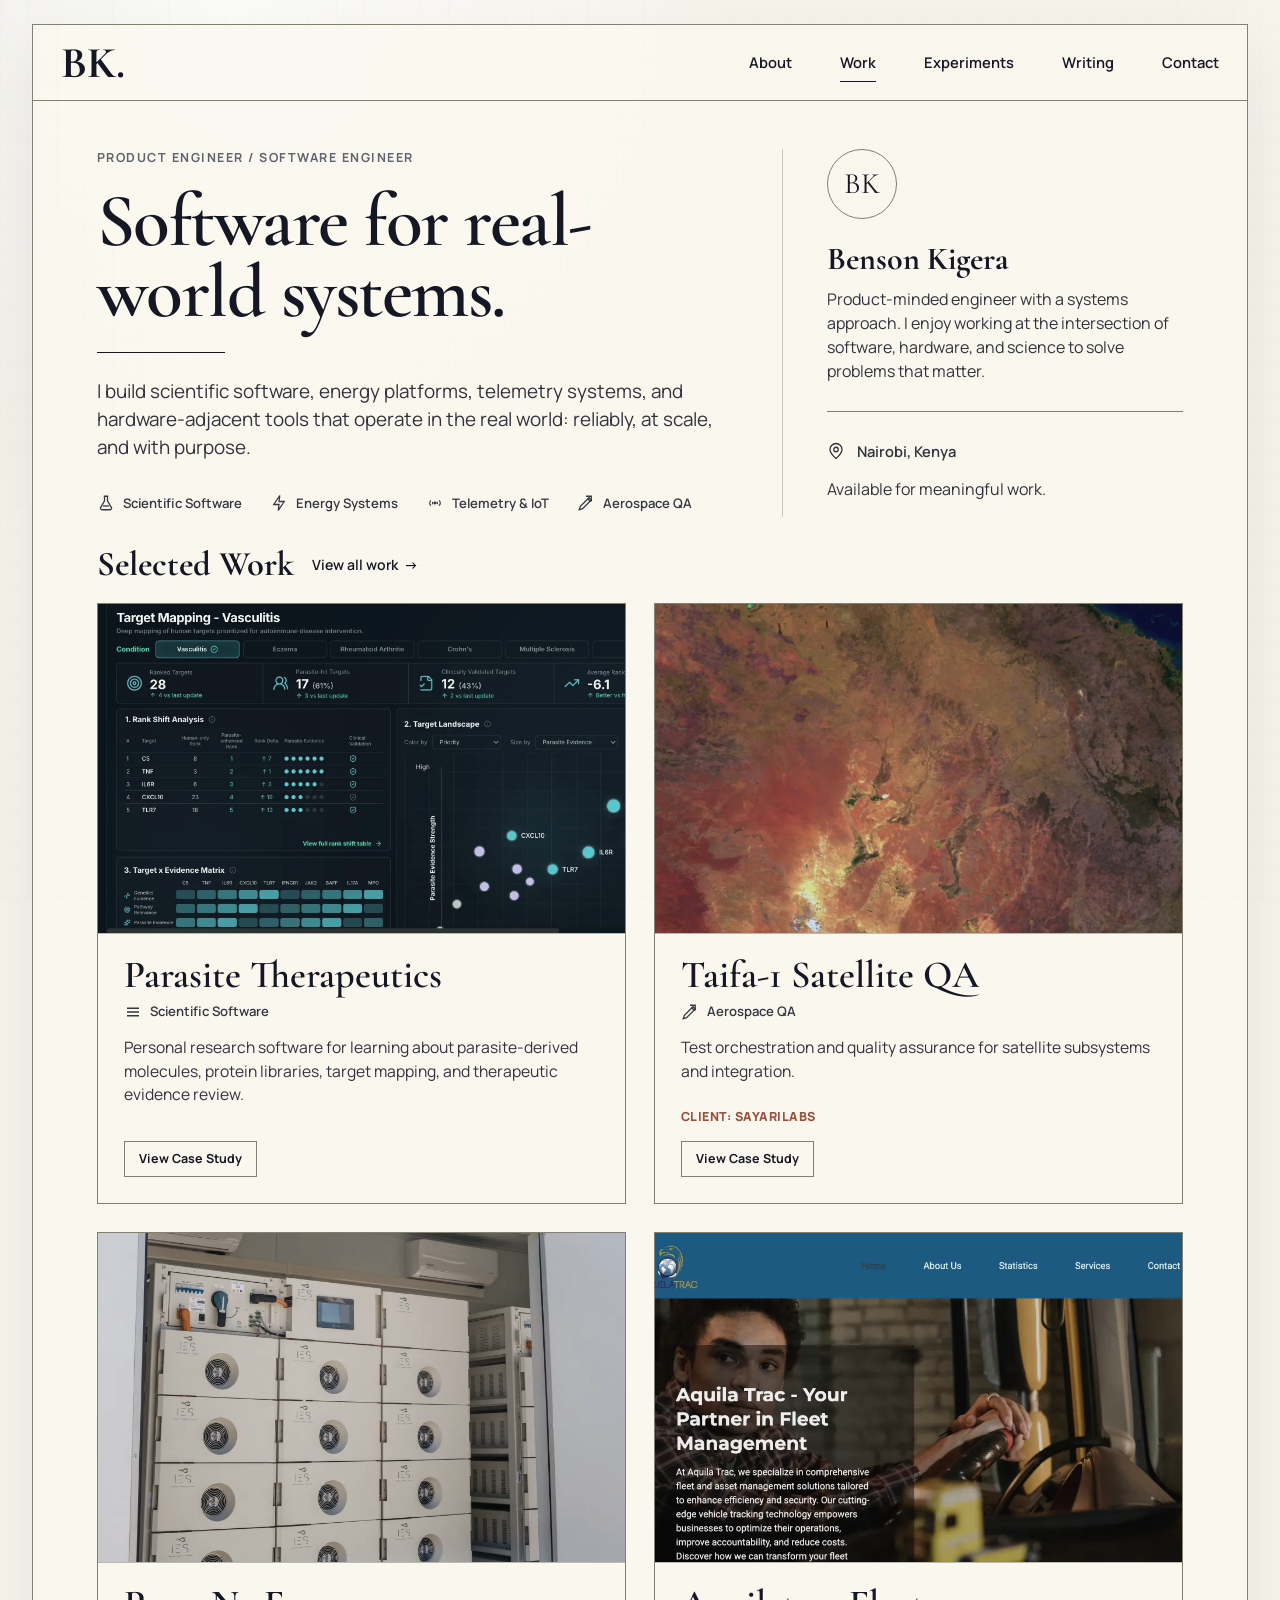
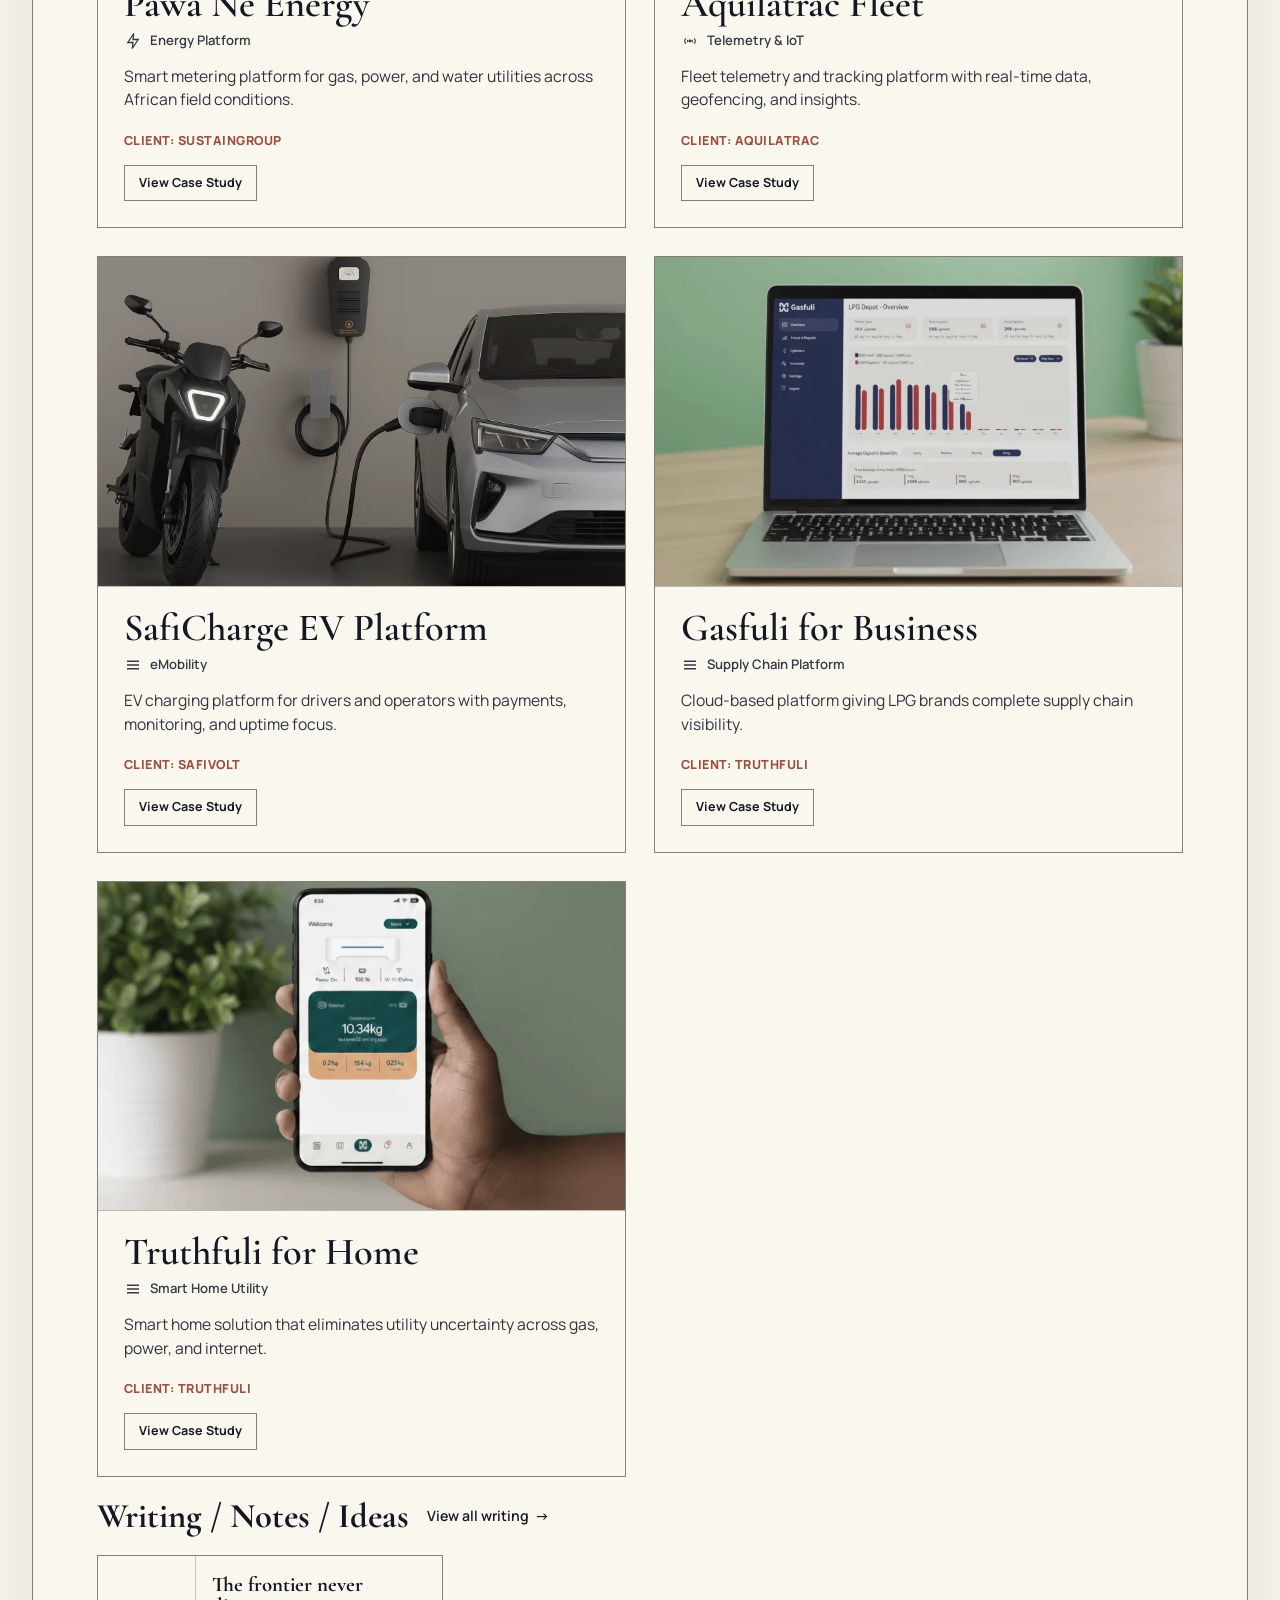
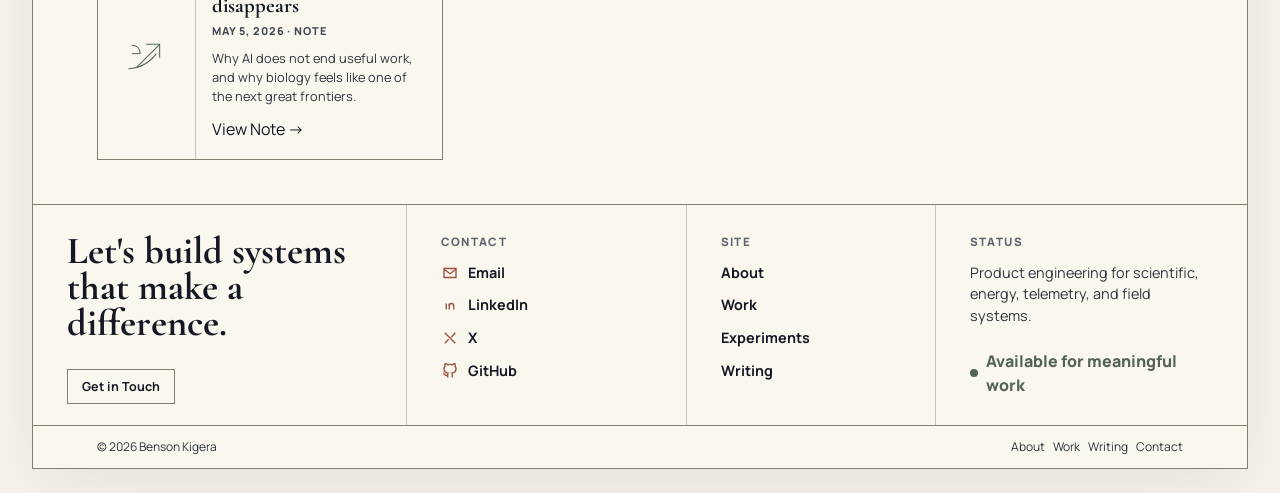
==== index.html @ afc62fc3 "Use Gmail compose for contact links" ====
<!DOCTYPE html>
<html lang="en">
<head>
    <meta charset="UTF-8">
    <meta name="viewport" content="width=device-width, initial-scale=1.0">
    <title>Benson Kigera | Software for real-world systems</title>
    <meta name="description" content="Product-minded software engineer building scientific software, energy platforms, telemetry systems, and hardware-adjacent tools.">

    <meta property="og:type" content="website">
    <meta property="og:url" content="https://benkigera.github.io/">
    <meta property="og:title" content="Benson Kigera | Software for real-world systems">
    <meta property="og:description" content="Software for scientific, energy, telemetry, and hardware-adjacent systems.">
    <meta property="og:image" content="https://benkigera.github.io/og-image.jpg">

    <meta name="twitter:card" content="summary_large_image">
    <meta name="twitter:title" content="Benson Kigera | Software for real-world systems">
    <meta name="twitter:description" content="Software for scientific, energy, telemetry, and hardware-adjacent systems.">
    <meta name="twitter:image" content="https://benkigera.github.io/og-image.jpg">

    <link rel="icon" type="image/x-icon" href="icon-512.ico">
    <link rel="preconnect" href="https://fonts.googleapis.com">
    <link rel="preconnect" href="https://fonts.gstatic.com" crossorigin>
    <link href="https://fonts.googleapis.com/css2?family=Cormorant+Garamond:wght@500;600;700&family=Manrope:wght@400;500;600;700&display=swap" rel="stylesheet">

    <style>
        :root {
            --paper: #f7f4ec;
            --paper-soft: #fbf8ef;
            --ink: #151824;
            --muted: #60646f;
            --line: #83806f;
            --line-soft: rgba(21, 24, 36, 0.22);
            --accent: #536455;
            --accent-2: #9b4f3f;
            --shadow: rgba(21, 24, 36, 0.08);
        }

        * { box-sizing: border-box; }

        html { scroll-behavior: smooth; }

        body {
            margin: 0;
            background:
                radial-gradient(circle at 18% 0%, rgba(255, 255, 255, 0.85), transparent 32rem),
                linear-gradient(135deg, rgba(83, 100, 85, 0.08), transparent 24rem),
                var(--paper);
            color: var(--ink);
            font-family: "Manrope", sans-serif;
            line-height: 1.5;
        }

        body::before {
            content: "";
            position: fixed;
            inset: 0;
            pointer-events: none;
            opacity: 0.42;
            background-image:
                linear-gradient(rgba(21, 24, 36, 0.025) 1px, transparent 1px),
                linear-gradient(90deg, rgba(21, 24, 36, 0.025) 1px, transparent 1px);
            background-size: 28px 28px;
            mix-blend-mode: multiply;
        }

        a {
            color: inherit;
            text-decoration: none;
        }

        img {
            display: block;
            max-width: 100%;
        }

        .shell {
            width: min(1216px, calc(100% - 32px));
            margin: 24px auto;
            border: 1px solid var(--line);
            background: rgba(251, 248, 239, 0.86);
            box-shadow: 0 24px 70px var(--shadow);
        }

        .nav {
            min-height: 76px;
            display: flex;
            align-items: center;
            justify-content: space-between;
            padding: 0 28px;
            border-bottom: 1px solid var(--line);
        }

        .mark, .stamp-main {
            font-family: "Cormorant Garamond", serif;
            font-weight: 700;
        }

        .mark {
            font-size: clamp(2rem, 4vw, 2.75rem);
            line-height: 1;
        }

        .nav-links {
            display: flex;
            align-items: center;
            gap: clamp(18px, 4vw, 48px);
            font-size: 0.92rem;
            font-weight: 600;
        }

        .nav-links a {
            position: relative;
            padding: 8px 0;
        }

        .nav-links a::after {
            content: "";
            position: absolute;
            left: 0;
            right: 0;
            bottom: 0;
            height: 1px;
            transform: scaleX(0);
            transform-origin: center;
            background: var(--ink);
            transition: transform 180ms ease;
        }

        .nav-links a:hover::after,
        .nav-links a[aria-current="page"]::after {
            transform: scaleX(1);
        }

        .hero {
            display: grid;
            grid-template-columns: minmax(0, 1.35fr) minmax(280px, 0.85fr);
            gap: 48px;
            padding: clamp(30px, 4.2vw, 48px) clamp(28px, 5vw, 72px) clamp(16px, 2.8vw, 30px);
        }

        .eyebrow {
            margin: 0 0 18px;
            color: var(--muted);
            font-size: 0.78rem;
            font-weight: 700;
            letter-spacing: 0.12em;
            text-transform: uppercase;
        }

        h1, h2, h3, p { margin-top: 0; }

        h1, h2, h3, .quote {
            font-family: "Cormorant Garamond", serif;
        }

        h1 {
            max-width: 620px;
            margin-bottom: 24px;
            font-size: clamp(3.75rem, 5.9vw, 5.45rem);
            line-height: 0.94;
            letter-spacing: -0.02em;
            font-weight: 600;
        }

        .rule {
            width: 128px;
            height: 1px;
            margin: 0 0 24px;
            background: var(--ink);
        }

        .hero-copy {
            max-width: 650px;
            font-size: clamp(1rem, 1.5vw, 1.18rem);
            color: #30333d;
        }

        .expertise {
            display: flex;
            flex-wrap: wrap;
            gap: 18px 28px;
            margin-top: 32px;
        }

        .expertise span,
        .meta-chip {
            display: inline-flex;
            align-items: center;
            gap: 8px;
            color: #343842;
            font-size: 0.82rem;
            font-weight: 600;
        }

        .icon {
            width: 18px;
            height: 18px;
            stroke: currentColor;
            stroke-width: 1.7;
            fill: none;
        }

        .profile-card {
            border-left: 1px solid var(--line-soft);
            padding-left: clamp(28px, 4vw, 44px);
            align-self: center;
        }

        .monogram {
            width: 70px;
            height: 70px;
            display: grid;
            place-items: center;
            border: 1px solid var(--line);
            border-radius: 50%;
            font-family: "Cormorant Garamond", serif;
            font-size: 1.85rem;
            margin-bottom: 24px;
        }

        .profile-card h2 {
            margin-bottom: 12px;
            font-size: 2rem;
            line-height: 1;
        }

        .profile-card p {
            color: #30333d;
        }

        .profile-line {
            height: 1px;
            background: var(--line);
            margin: 28px 0;
        }

        .location {
            display: flex;
            align-items: center;
            gap: 12px;
            color: #30333d;
            font-weight: 600;
            font-size: 0.92rem;
        }

        .section {
            padding: 0 clamp(28px, 5vw, 72px) 22px;
        }

        .section-head {
            display: grid;
            grid-template-columns: auto 1fr auto;
            align-items: center;
            gap: 18px;
            margin-bottom: 22px;
        }

        .section-head h2 {
            margin: 0;
            font-size: clamp(1.65rem, 2.7vw, 2.2rem);
            line-height: 1;
            white-space: nowrap;
        }

        .section-head::after {
            content: "";
            height: 1px;
            background: var(--line);
        }

        .section-link {
            font-size: 0.88rem;
            font-weight: 600;
            white-space: nowrap;
        }

        .project-grid {
            display: grid;
            grid-template-columns: repeat(2, minmax(0, 1fr));
            gap: 28px;
        }

        .project-card {
            min-height: 540px;
            display: grid;
            grid-template-rows: auto 1fr;
            gap: 0;
            padding: 0;
            border: 1px solid var(--line);
            background: rgba(251, 248, 239, 0.56);
            cursor: pointer;
            overflow: hidden;
            transition: transform 180ms ease, box-shadow 180ms ease, background 180ms ease;
        }

        .project-card:hover {
            transform: translateY(-3px);
            box-shadow: 0 18px 42px rgba(21, 24, 36, 0.1);
            background: rgba(255, 252, 244, 0.92);
        }

        .project-media {
            aspect-ratio: 16 / 10;
            min-height: 300px;
            border-bottom: 1px solid var(--line-soft);
            background: #e9e5da;
        }

        .project-media img {
            width: 100%;
            height: 100%;
            min-height: 0;
            object-fit: cover;
            border: 0;
            filter: saturate(0.72) contrast(0.94);
            background: #e9e5da;
        }

        .project-media img[src$=".svg"] {
            object-fit: contain;
            padding: 28px;
        }

        .project-body {
            display: flex;
            min-width: 0;
            flex-direction: column;
            padding: 24px 26px 26px;
        }

        .project-body h3 {
            margin-bottom: 10px;
            font-size: clamp(2.2rem, 3vw, 3.05rem);
            line-height: 0.9;
            font-weight: 600;
        }

        .project-description {
            margin: 14px 0 20px;
            color: #30333d;
            font-size: 0.98rem;
        }

        .project-links {
            margin-top: auto;
            display: grid;
            gap: 6px;
        }

        .client-link {
            width: fit-content;
            font-size: 0.78rem;
            font-weight: 800;
            letter-spacing: 0.04em;
            text-transform: uppercase;
            color: var(--accent-2);
        }

        .button {
            width: fit-content;
            margin-top: 14px;
            padding: 8px 14px;
            border: 1px solid var(--line);
            background: transparent;
            color: var(--ink);
            font: inherit;
            font-size: 0.78rem;
            font-weight: 700;
            cursor: pointer;
            transition: background 160ms ease, color 160ms ease;
        }

        .button:hover {
            background: var(--ink);
            color: var(--paper);
        }

        .writing-grid {
            display: grid;
            grid-template-columns: repeat(3, minmax(0, 1fr));
            gap: 24px;
            margin-bottom: 22px;
        }

        .note-card {
            display: grid;
            grid-template-columns: 98px 1fr;
            min-height: 142px;
            border: 1px solid var(--line);
            background: rgba(251, 248, 239, 0.56);
        }

        .note-art {
            display: grid;
            place-items: center;
            border-right: 1px solid var(--line-soft);
            color: var(--accent);
        }

        .note-art svg {
            width: 54px;
            height: 54px;
            stroke: currentColor;
            stroke-width: 1.2;
            fill: none;
        }

        .note-body {
            padding: 18px 16px;
        }

        .note-body h3 {
            margin-bottom: 6px;
            font-size: 1.3rem;
            line-height: 1.02;
        }

        .note-meta {
            margin-bottom: 10px;
            color: #444955;
            font-size: 0.68rem;
            font-weight: 800;
            letter-spacing: 0.08em;
            text-transform: uppercase;
        }

        .note-body p {
            margin-bottom: 10px;
            color: #30333d;
            font-size: 0.8rem;
        }

        .footer {
            display: grid;
            grid-template-columns: 1.2fr 0.9fr 0.8fr 1fr;
            gap: 0;
            border-top: 1px solid var(--line);
        }

        .footer-panel {
            min-height: 190px;
            display: flex;
            flex-direction: column;
            justify-content: space-between;
            gap: 22px;
            padding: 28px clamp(22px, 3vw, 34px);
            border-right: 1px solid var(--line-soft);
        }

        .footer-panel:last-child {
            border-right: 0;
        }

        .footer h2 {
            margin: 0;
            font-size: clamp(2rem, 3vw, 2.8rem);
            line-height: 0.95;
        }

        .footer-title {
            margin: 0 0 12px;
            color: var(--muted);
            font-size: 0.72rem;
            font-weight: 800;
            letter-spacing: 0.12em;
            text-transform: uppercase;
        }

        .footer-links {
            display: grid;
            gap: 10px;
            font-size: 0.9rem;
            font-weight: 700;
        }

        .footer-links a {
            display: inline-flex;
            align-items: center;
            gap: 9px;
            width: fit-content;
            border-bottom: 1px solid transparent;
        }

        .footer-links a:hover {
            border-bottom-color: currentColor;
        }

        .contact-icon {
            width: 18px;
            height: 18px;
            display: inline-grid;
            place-items: center;
            flex: 0 0 auto;
            color: var(--accent-2);
        }

        .contact-icon svg {
            width: 18px;
            height: 18px;
            stroke: currentColor;
            stroke-width: 1.8;
            fill: none;
        }

        .contact-icon .fill-icon {
            fill: currentColor;
            stroke: none;
        }

        .footer-note {
            margin: 0;
            color: #30333d;
            font-size: 0.9rem;
        }

        .footer-status {
            display: inline-flex;
            align-items: center;
            gap: 8px;
            color: var(--accent);
            font-weight: 800;
        }

        .footer-status::before {
            content: "";
            width: 8px;
            height: 8px;
            border-radius: 50%;
            background: var(--accent);
        }

        .copyright {
            display: flex;
            justify-content: space-between;
            gap: 16px;
            padding: 12px clamp(28px, 5vw, 72px);
            border-top: 1px solid var(--line);
            font-size: 0.75rem;
            color: #30333d;
        }

        .modal {
            position: fixed;
            inset: 0;
            z-index: 30;
            display: none;
            align-items: center;
            justify-content: center;
            padding: 24px;
            background: rgba(15, 17, 24, 0.54);
            backdrop-filter: blur(6px);
        }

        .modal.is-open { display: flex; }

        .modal-panel {
            width: min(780px, 100%);
            max-height: min(760px, calc(100vh - 48px));
            overflow: auto;
            border: 1px solid var(--line);
            background: var(--paper-soft);
            box-shadow: 0 24px 80px rgba(0, 0, 0, 0.25);
        }

        .modal-image {
            width: 100%;
            height: 280px;
            object-fit: cover;
            border-bottom: 1px solid var(--line);
            filter: saturate(0.76) contrast(0.96);
        }

        .modal-content {
            padding: 28px;
        }

        .modal-content h2 {
            margin-bottom: 12px;
            font-size: 2.4rem;
            line-height: 0.92;
        }

        .modal-content p {
            color: #30333d;
        }

        .modal-actions {
            display: flex;
            flex-wrap: wrap;
            gap: 12px;
            margin-top: 22px;
        }

        .status {
            min-height: 120px;
            display: grid;
            place-items: center;
            border: 1px dashed var(--line);
            color: var(--muted);
            font-size: 0.9rem;
        }

        @media (max-width: 980px) {
            .hero,
            .footer {
                grid-template-columns: 1fr;
            }

            .profile-card {
                border-left: 0;
                padding-left: 0;
            }

            .project-grid,
            .writing-grid {
                grid-template-columns: 1fr;
            }

            .footer {
                grid-template-columns: repeat(2, minmax(0, 1fr));
            }

            .footer-panel:nth-child(2n) {
                border-right: 0;
            }
        }

        @media (max-width: 700px) {
            .shell {
                width: calc(100% - 18px);
                margin: 9px auto;
            }

            .nav {
                align-items: flex-start;
                gap: 16px;
                flex-direction: column;
                padding: 18px;
            }

            .nav-links {
                width: 100%;
                justify-content: space-between;
                gap: 10px;
                font-size: 0.8rem;
            }

            .hero,
            .section,
            .copyright {
                padding-left: 18px;
                padding-right: 18px;
            }

            .footer {
                grid-template-columns: 1fr;
            }

            .footer-panel {
                min-height: auto;
                border-right: 0;
                border-bottom: 1px solid var(--line-soft);
                padding: 22px 18px;
            }

            .footer-panel:last-child {
                border-bottom: 0;
            }

            h1 {
                font-size: clamp(3.45rem, 17vw, 4.7rem);
            }

            .section-head {
                grid-template-columns: 1fr;
                gap: 10px;
            }

            .section-head::after {
                display: none;
            }

            .project-grid,
            .writing-grid {
                grid-template-columns: 1fr;
            }

            .project-card {
                min-height: 0;
            }

            .project-media {
                min-height: 220px;
            }

            .project-description {
                font-size: 0.88rem;
            }
        }
    </style>
</head>
<body>
    <div class="shell">
        <nav class="nav" aria-label="Primary navigation">
            <a class="mark" href="#top" aria-label="Benson Kigera home">BK.</a>
            <div class="nav-links">
                <a href="#about">About</a>
                <a href="#work" aria-current="page">Work</a>
                <a href="#experiments">Experiments</a>
                <a href="notes/">Writing</a>
                <a href="#contact">Contact</a>
            </div>
        </nav>

        <main id="top">
            <header id="about" class="hero">
                <div>
                    <p class="eyebrow">Product Engineer / Software Engineer</p>
                    <h1>Software for real-world systems.</h1>
                    <div class="rule"></div>
                    <p class="hero-copy">I build scientific software, energy platforms, telemetry systems, and hardware-adjacent tools that operate in the real world: reliably, at scale, and with purpose.</p>
                    <div class="expertise" aria-label="Areas of work">
                        <span><svg class="icon" viewBox="0 0 24 24"><path d="M9 3h6M10 3v6l-5.2 9.1A2 2 0 0 0 6.5 21h11a2 2 0 0 0 1.7-2.9L14 9V3"/><path d="M8 16h8"/></svg>Scientific Software</span>
                        <span><svg class="icon" viewBox="0 0 24 24"><path d="m13 2-8 12h7l-1 8 8-12h-7z"/></svg>Energy Systems</span>
                        <span><svg class="icon" viewBox="0 0 24 24"><path d="M6.5 8.5a5 5 0 0 0 0 7M17.5 8.5a5 5 0 0 1 0 7"/><path d="M9.5 10.5a2 2 0 0 0 0 3M14.5 10.5a2 2 0 0 1 0 3"/><circle cx="12" cy="12" r="1"/></svg>Telemetry & IoT</span>
                        <span><svg class="icon" viewBox="0 0 24 24"><path d="M4.5 16.5 3 21l4.5-1.5L19 8l-3-3z"/><path d="m14 6 4 4"/><path d="M12 3h7v7"/></svg>Aerospace QA</span>
                    </div>
                </div>

                <aside class="profile-card">
                    <div class="monogram">BK</div>
                    <h2>Benson Kigera</h2>
                    <p>Product-minded engineer with a systems approach. I enjoy working at the intersection of software, hardware, and science to solve problems that matter.</p>
                    <div class="profile-line"></div>
                    <p class="location"><svg class="icon" viewBox="0 0 24 24"><path d="M20 10c0 5-8 12-8 12S4 15 4 10a8 8 0 1 1 16 0Z"/><circle cx="12" cy="10" r="3"/></svg>Nairobi, Kenya</p>
                    <p>Available for meaningful work.</p>
                </aside>
            </header>

            <section id="work" class="section">
                <div class="section-head">
                    <h2>Selected Work</h2>
                    <a class="section-link" href="https://github.com/benkigera/" target="_blank" rel="noreferrer">View all work&nbsp; →</a>
                </div>
                <div id="project-grid" class="project-grid">
                    <div class="status">Loading project folders...</div>
                </div>
            </section>

            <section id="experiments" class="section">
                <div class="section-head">
                    <h2>Writing / Notes / Ideas</h2>
                    <a class="section-link" href="notes/">View all writing&nbsp; →</a>
                </div>
                <div id="writing" class="writing-grid">
                    <article class="note-card">
                        <div class="note-art"><svg viewBox="0 0 64 64"><path d="M10 46c14-1 25-7 33-18"/><path d="M31 17h16v16"/><path d="m47 17-28 28"/><path d="M14 18c6 0 10 4 10 10"/><path d="M14 28h10"/></svg></div>
                        <div class="note-body">
                            <h3>The frontier never disappears</h3>
                            <div class="note-meta">May 5, 2026 · Note</div>
                            <p>Why AI does not end useful work, and why biology feels like one of the next great frontiers.</p>
                            <a href="notes/the-frontier-never-disappears/">View Note →</a>
                        </div>
                    </article>
                </div>
            </section>
        </main>

        <footer id="contact">
            <div class="footer">
                <div class="footer-panel">
                    <h2>Let's build systems<br>that make a difference.</h2>
                    <div>
                        <a class="button" href="https://mail.google.com/mail/?view=cm&fs=1&to=benkigera@gmail.com" target="_blank" rel="noreferrer">Get in Touch</a>
                    </div>
                </div>
                <div class="footer-panel">
                    <div>
                        <p class="footer-title">Contact</p>
                        <div class="footer-links">
                            <a href="https://mail.google.com/mail/?view=cm&fs=1&to=benkigera@gmail.com" target="_blank" rel="noreferrer" aria-label="Email Benson Kigera">
                                <span class="contact-icon" aria-hidden="true"><svg viewBox="0 0 24 24"><path d="M4 6h16v12H4z"/><path d="m4 7 8 6 8-6"/></svg></span>
                                <span>Email</span>
                            </a>
                            <a href="https://www.linkedin.com/in/benson-kigera-b6a95b142/" target="_blank" rel="noreferrer" aria-label="Open Benson Kigera on LinkedIn">
                                <span class="contact-icon" aria-hidden="true"><svg viewBox="0 0 24 24"><path d="M7 10v8"/><path d="M7 7.2v.1"/><path d="M11 18v-8"/><path d="M11 13.5c0-2.2 1.2-3.5 3.1-3.5 1.8 0 2.9 1.2 2.9 3.4V18"/></svg></span>
                                <span>LinkedIn</span>
                            </a>
                            <a href="https://x.com/benkigera" target="_blank" rel="noreferrer" aria-label="Open Benson Kigera on X">
                                <span class="contact-icon" aria-hidden="true"><svg viewBox="0 0 24 24"><path d="m5 5 14 14"/><path d="m19 5-5.3 6.2"/><path d="M10.2 13.8 5 19"/></svg></span>
                                <span>X</span>
                            </a>
                            <a href="https://github.com/benkigera" target="_blank" rel="noreferrer" aria-label="Open Benson Kigera on GitHub">
                                <span class="contact-icon" aria-hidden="true"><svg viewBox="0 0 24 24"><path d="M9 19c-4.5 1.5-4.5-2.5-6-3"/><path d="M15 22v-3.9c0-1.1.1-1.5-.5-2 2.8-.3 5.5-1.4 5.5-6a4.6 4.6 0 0 0-1.3-3.2 4.2 4.2 0 0 0-.1-3.2s-1.1-.3-3.5 1.3a12.3 12.3 0 0 0-6.2 0C6.5 3.4 5.4 3.7 5.4 3.7a4.2 4.2 0 0 0-.1 3.2A4.6 4.6 0 0 0 4 10.1c0 4.6 2.7 5.7 5.5 6-.6.5-.6 1.2-.5 2V22"/></svg></span>
                                <span>GitHub</span>
                            </a>
                        </div>
                    </div>
                </div>
                <div class="footer-panel">
                    <div>
                        <p class="footer-title">Site</p>
                        <nav class="footer-links" aria-label="Footer navigation">
                            <a href="#about">About</a>
                            <a href="#work">Work</a>
                            <a href="#experiments">Experiments</a>
                            <a href="notes/">Writing</a>
                        </nav>
                    </div>
                </div>
                <div class="footer-panel">
                    <div>
                        <p class="footer-title">Status</p>
                        <p class="footer-note">Product engineering for scientific, energy, telemetry, and field systems.</p>
                    </div>
                    <span class="footer-status">Available for meaningful work</span>
                </div>
            </div>
            <div class="copyright">
                <span>© 2026 Benson Kigera</span>
                <span><a href="#about">About</a> &nbsp;&nbsp; <a href="#work">Work</a> &nbsp;&nbsp; <a href="notes/">Writing</a> &nbsp;&nbsp; <a href="#contact">Contact</a></span>
            </div>
        </footer>
    </div>

    <div id="modal" class="modal" role="dialog" aria-modal="true" aria-labelledby="modal-title">
        <article class="modal-panel">
            <img id="modal-image" class="modal-image" src="" alt="">
            <div class="modal-content">
                <p id="modal-kicker" class="eyebrow"></p>
                <h2 id="modal-title"></h2>
                <p id="modal-description"></p>
                <div id="modal-tags" class="expertise"></div>
                <div class="modal-actions">
                    <a id="modal-client" class="button" href="#" target="_blank" rel="noreferrer">View Client</a>
                    <a id="modal-link" class="button" href="#" target="_blank" rel="noreferrer">View Project</a>
                    <button class="button" type="button" id="modal-close">Close</button>
                </div>
            </div>
        </article>
    </div>

    <script>
        const manifestPath = "content/projects/index.json";
        const grid = document.getElementById("project-grid");
        const modal = document.getElementById("modal");
        const modalImage = document.getElementById("modal-image");
        const modalKicker = document.getElementById("modal-kicker");
        const modalTitle = document.getElementById("modal-title");
        const modalDescription = document.getElementById("modal-description");
        const modalTags = document.getElementById("modal-tags");
        const modalClient = document.getElementById("modal-client");
        const modalLink = document.getElementById("modal-link");
        const modalClose = document.getElementById("modal-close");
        let projectData = [];

        async function loadProjects() {
            try {
                const manifestResponse = await fetch(manifestPath, { cache: "no-store" });
                if (!manifestResponse.ok) throw new Error("Project manifest not found");
                const manifest = await manifestResponse.json();
                const folders = Array.isArray(manifest.projects) ? manifest.projects : [];
                const projects = await Promise.all(folders.map(async (folder) => {
                    const response = await fetch(`content/projects/${folder}/project.json`, { cache: "no-store" });
                    if (!response.ok) throw new Error(`Missing project.json for ${folder}`);
                    const project = await response.json();
                    return {
                        ...project,
                        slug: project.slug || folder,
                        folder,
                        image: resolveProjectPath(folder, project.image)
                    };
                }));

                projectData = projects
                    .filter((project) => project.featured !== false)
                    .sort((a, b) => (a.order ?? 999) - (b.order ?? 999));
                renderProjects(projectData);
            } catch (error) {
                grid.innerHTML = `<div class="status">Project folders could not be loaded. Run a local server or deploy to GitHub Pages.</div>`;
                console.error(error);
            }
        }

        function resolveProjectPath(folder, path) {
            if (!path) return "";
            if (/^https?:\/\//.test(path) || path.startsWith("/")) return path;
            return `content/projects/${folder}/${path}`;
        }

        function renderProjects(projects) {
            if (!projects.length) {
                grid.innerHTML = `<div class="status">No featured projects yet.</div>`;
                return;
            }

            grid.innerHTML = projects.map((project) => `
                <article class="project-card" data-project-card="${project.slug}">
                    <div class="project-media">
                        <img src="${project.image}" alt="${escapeHtml(project.imageAlt || project.name)}" loading="lazy">
                    </div>
                    <div class="project-body">
                        <h3>${escapeHtml(project.name)}</h3>
                        <span class="meta-chip">${iconFor(project.category)}${escapeHtml(project.category || "Project")}</span>
                        <p class="project-description">${escapeHtml(project.description || "")}</p>
                        <div class="project-links">
                            ${project.client && project.client.url ? `<a class="client-link" href="${project.client.url}" target="_blank" rel="noreferrer" onclick="event.stopPropagation()">Client: ${escapeHtml(project.client.name)}</a>` : ""}
                        </div>
                        <button class="button" type="button" data-project-button="${project.slug}">View Case Study</button>
                    </div>
                </article>
            `).join("");

            document.querySelectorAll("[data-project-card]").forEach((element) => {
                element.addEventListener("click", () => openProject(element.dataset.projectCard));
            });

            document.querySelectorAll("[data-project-button]").forEach((element) => {
                element.addEventListener("click", (event) => {
                    event.stopPropagation();
                    openProject(element.dataset.projectButton);
                });
                element.addEventListener("keydown", (event) => {
                    if (event.key === "Enter" || event.key === " ") {
                        event.preventDefault();
                        event.stopPropagation();
                        openProject(element.dataset.projectButton);
                    }
                });
            });
        }

        function openProject(slug) {
            const project = projectData.find((item) => item.slug === slug);
            if (!project) return;

            modalImage.src = project.image;
            modalImage.alt = project.imageAlt || project.name;
            modalKicker.textContent = [project.category, project.year].filter(Boolean).join(" / ");
            modalTitle.textContent = project.name;
            modalDescription.textContent = project.longDescription || project.description || "";
            modalTags.innerHTML = (project.tags || []).map((tag) => `<span>${escapeHtml(tag)}</span>`).join("");

            setAction(modalClient, project.client && project.client.url, project.client ? `View ${project.client.name}` : "View Client");
            setAction(modalLink, project.projectUrl, project.projectUrl ? `View ${projectLinkLabel(project.projectUrl)}` : "View Project");

            modal.classList.add("is-open");
            document.body.style.overflow = "hidden";
        }

        function setAction(element, url, label) {
            element.textContent = label;
            if (url) {
                element.href = url;
                element.style.display = "";
            } else {
                element.style.display = "none";
            }
        }

        function projectLinkLabel(url) {
            try {
                const host = new URL(url).hostname.replace(/^www\./, "");
                if (host === "play.google.com") return "Play Store app";
                return host;
            } catch {
                return "Project";
            }
        }

        function closeProject() {
            modal.classList.remove("is-open");
            document.body.style.overflow = "";
        }

        function iconFor(category = "") {
            const key = category.toLowerCase();
            if (key.includes("energy")) return '<svg class="icon" viewBox="0 0 24 24"><path d="m13 2-8 12h7l-1 8 8-12h-7z"/></svg>';
            if (key.includes("telemetry") || key.includes("iot") || key.includes("fleet")) return '<svg class="icon" viewBox="0 0 24 24"><path d="M6.5 8.5a5 5 0 0 0 0 7M17.5 8.5a5 5 0 0 1 0 7"/><path d="M9.5 10.5a2 2 0 0 0 0 3M14.5 10.5a2 2 0 0 1 0 3"/><circle cx="12" cy="12" r="1"/></svg>';
            if (key.includes("aerospace") || key.includes("satellite")) return '<svg class="icon" viewBox="0 0 24 24"><path d="M4.5 16.5 3 21l4.5-1.5L19 8l-3-3z"/><path d="m14 6 4 4"/><path d="M12 3h7v7"/></svg>';
            if (key.includes("science") || key.includes("experiment")) return '<svg class="icon" viewBox="0 0 24 24"><path d="M9 3h6M10 3v6l-5.2 9.1A2 2 0 0 0 6.5 21h11a2 2 0 0 0 1.7-2.9L14 9V3"/><path d="M8 16h8"/></svg>';
            return '<svg class="icon" viewBox="0 0 24 24"><path d="M4 7h16M4 12h16M4 17h16"/></svg>';
        }

        function escapeHtml(value) {
            return String(value || "").replace(/[&<>"']/g, (char) => ({
                "&": "&amp;",
                "<": "&lt;",
                ">": "&gt;",
                '"': "&quot;",
                "'": "&#039;"
            }[char]));
        }

        modalClose.addEventListener("click", closeProject);
        modal.addEventListener("click", (event) => {
            if (event.target === modal) closeProject();
        });
        window.addEventListener("keydown", (event) => {
            if (event.key === "Escape") closeProject();
        });

        loadProjects();
    </script>
</body>
</html>
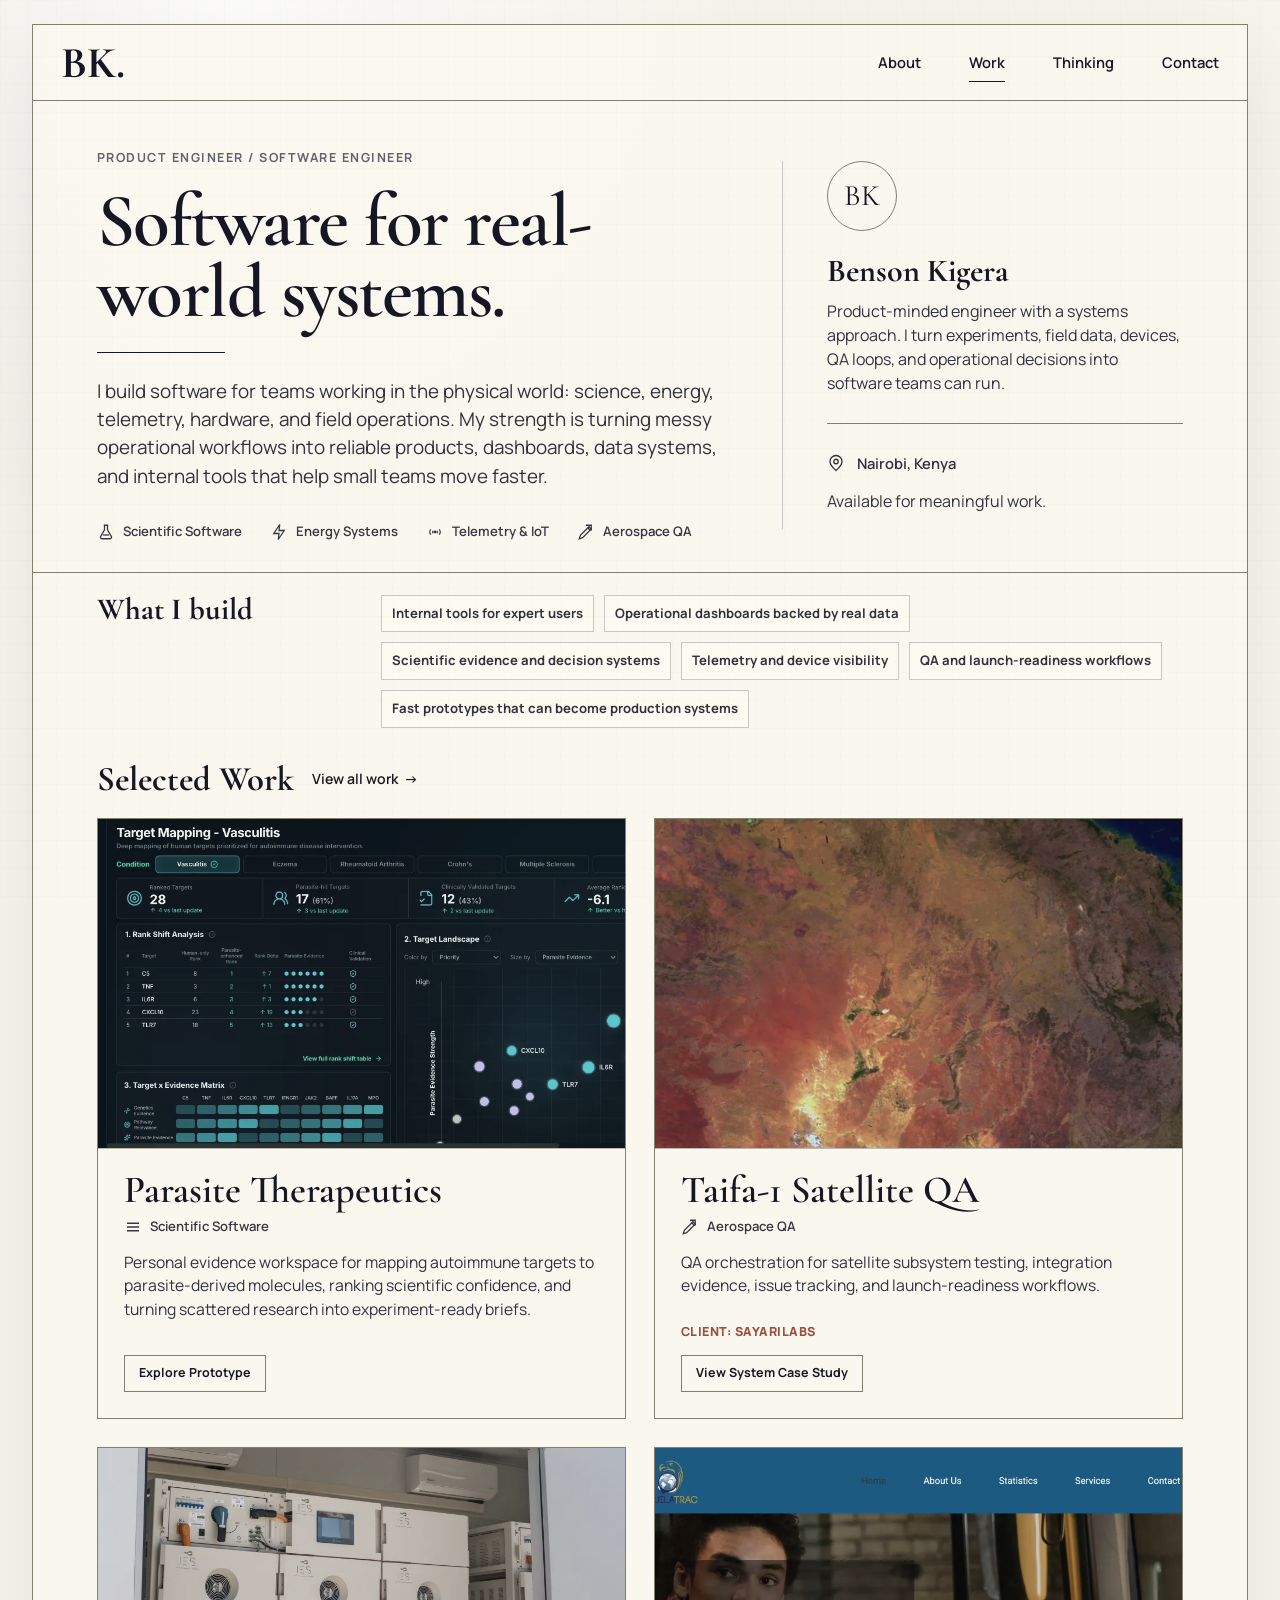
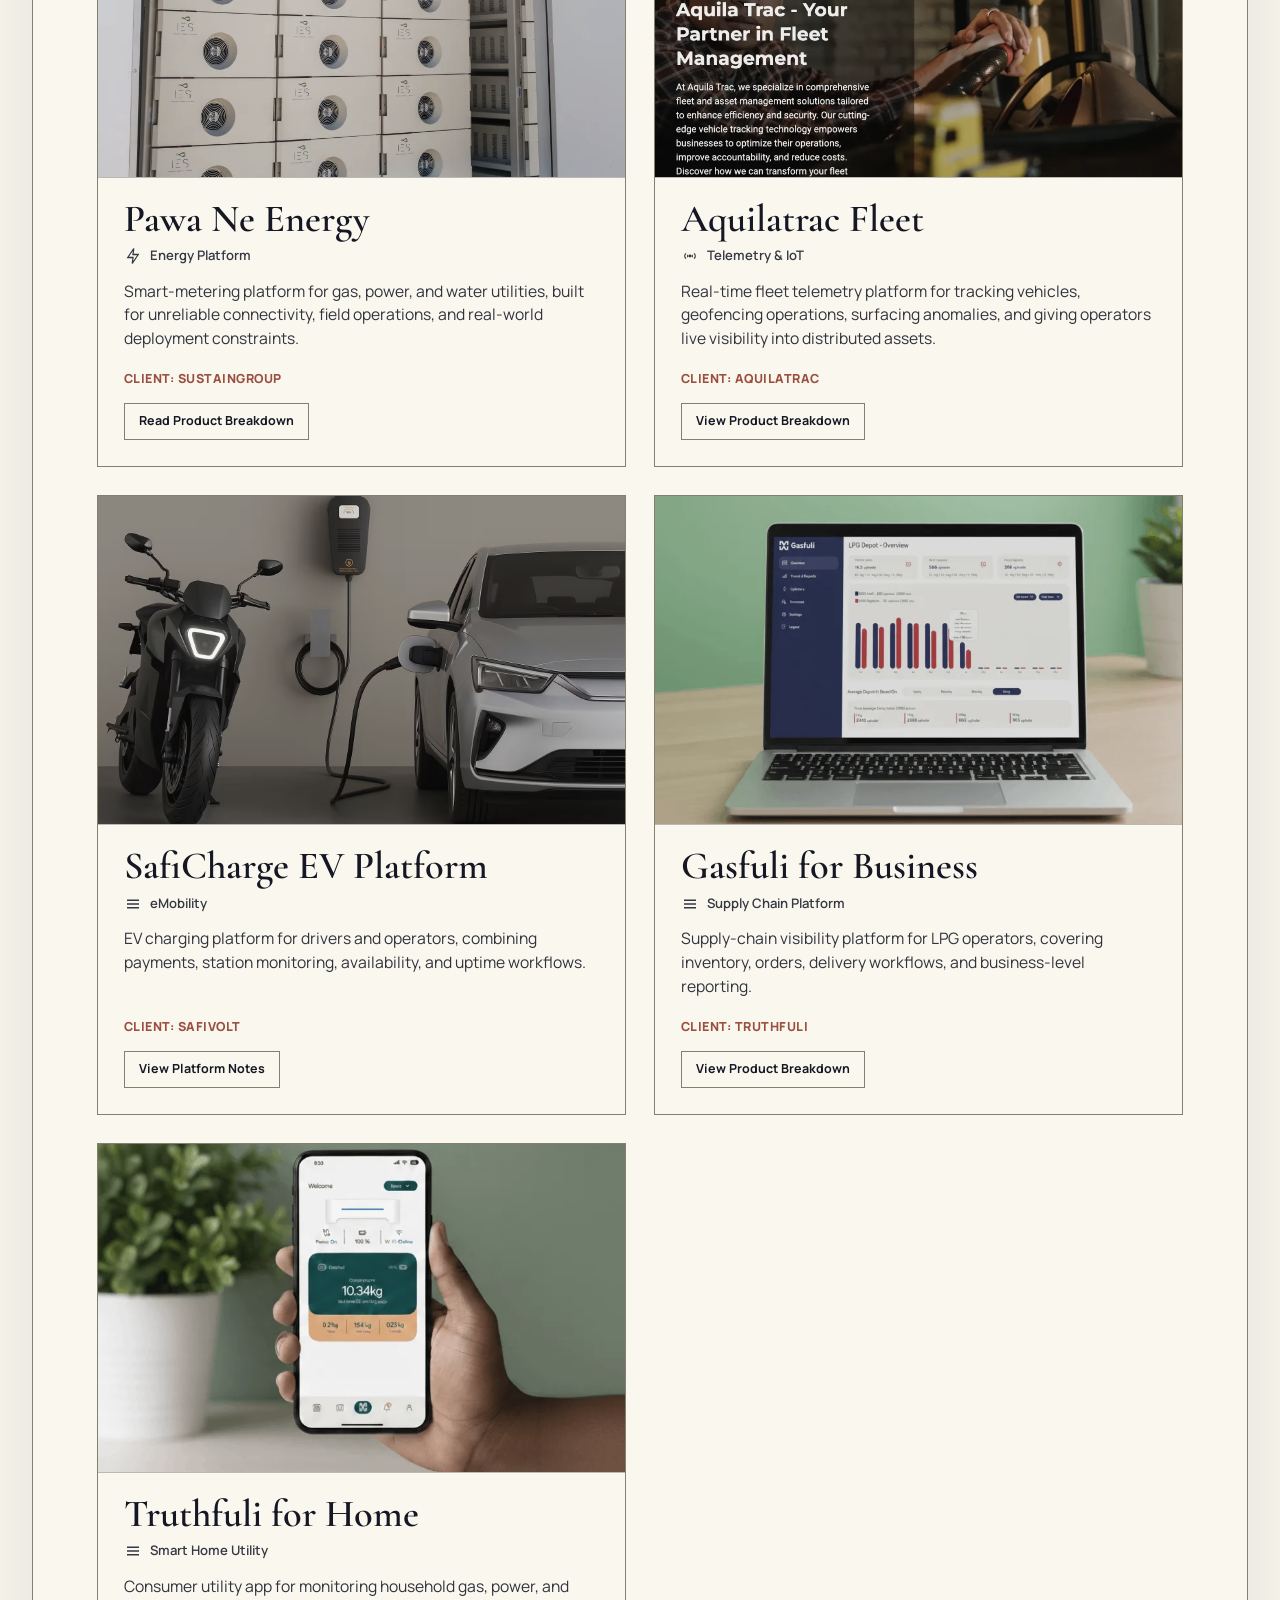
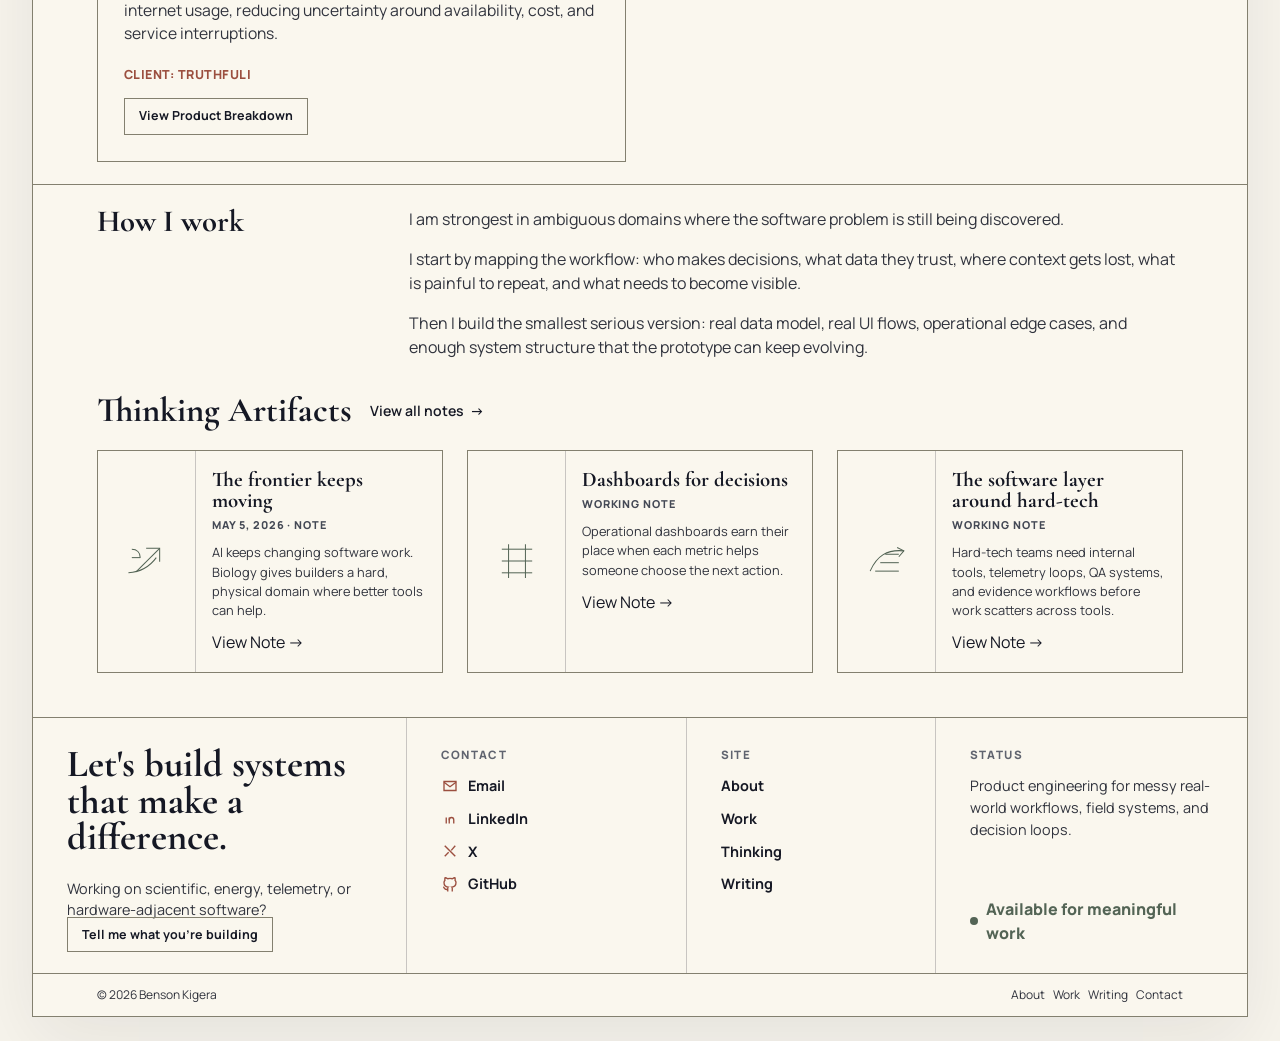
==== commit b14019e4: "Refine portfolio positioning and notes" ====
--- a/index.html
+++ b/index.html
@@ -4,17 +4,17 @@
     <meta charset="UTF-8">
     <meta name="viewport" content="width=device-width, initial-scale=1.0">
     <title>Benson Kigera | Software for real-world systems</title>
-    <meta name="description" content="Product-minded software engineer building scientific software, energy platforms, telemetry systems, and hardware-adjacent tools.">
+    <meta name="description" content="Product-minded software engineer building operational tools for science, energy, telemetry, and hardware-adjacent teams.">
 
     <meta property="og:type" content="website">
     <meta property="og:url" content="https://benkigera.github.io/">
     <meta property="og:title" content="Benson Kigera | Software for real-world systems">
-    <meta property="og:description" content="Software for scientific, energy, telemetry, and hardware-adjacent systems.">
+    <meta property="og:description" content="Operational software for scientific, energy, telemetry, and hardware-adjacent teams.">
     <meta property="og:image" content="https://benkigera.github.io/og-image.jpg">
 
     <meta name="twitter:card" content="summary_large_image">
     <meta name="twitter:title" content="Benson Kigera | Software for real-world systems">
-    <meta name="twitter:description" content="Software for scientific, energy, telemetry, and hardware-adjacent systems.">
+    <meta name="twitter:description" content="Operational software for scientific, energy, telemetry, and hardware-adjacent teams.">
     <meta name="twitter:image" content="https://benkigera.github.io/og-image.jpg">
 
     <link rel="icon" type="image/x-icon" href="icon-512.ico">
@@ -245,6 +245,40 @@
 
         .section {
             padding: 0 clamp(28px, 5vw, 72px) 22px;
+        }
+
+        .capability-band {
+            display: grid;
+            grid-template-columns: minmax(180px, 0.32fr) 1fr;
+            gap: 28px;
+            padding-top: 22px;
+            padding-bottom: 34px;
+            border-top: 1px solid var(--line);
+        }
+
+        .capability-band h2,
+        .working-method h2 {
+            margin: 0;
+            font-size: clamp(1.55rem, 2.4vw, 2rem);
+            line-height: 1;
+        }
+
+        .capability-list {
+            display: flex;
+            flex-wrap: wrap;
+            gap: 10px;
+            margin: 0;
+            padding: 0;
+            list-style: none;
+        }
+
+        .capability-list li {
+            padding: 8px 10px;
+            border: 1px solid var(--line-soft);
+            color: #30333d;
+            font-size: 0.82rem;
+            font-weight: 700;
+            background: rgba(255, 252, 244, 0.44);
         }
 
         .section-head {
@@ -382,6 +416,27 @@
             margin-bottom: 22px;
         }
 
+        .working-method {
+            display: grid;
+            grid-template-columns: minmax(180px, 0.36fr) minmax(0, 1fr);
+            gap: 34px;
+            padding-top: 22px;
+            padding-bottom: 34px;
+            border-top: 1px solid var(--line);
+        }
+
+        .method-copy {
+            display: grid;
+            gap: 16px;
+            max-width: 820px;
+            color: #30333d;
+            font-size: 1rem;
+        }
+
+        .method-copy p {
+            margin: 0;
+        }
+
         .note-card {
             display: grid;
             grid-template-columns: 98px 1fr;
@@ -612,7 +667,9 @@
             }
 
             .project-grid,
-            .writing-grid {
+            .writing-grid,
+            .capability-band,
+            .working-method {
                 grid-template-columns: 1fr;
             }
 
@@ -706,8 +763,7 @@
             <div class="nav-links">
                 <a href="#about">About</a>
                 <a href="#work" aria-current="page">Work</a>
-                <a href="#experiments">Experiments</a>
-                <a href="notes/">Writing</a>
+                <a href="#thinking">Thinking</a>
                 <a href="#contact">Contact</a>
             </div>
         </nav>
@@ -718,7 +774,7 @@
                     <p class="eyebrow">Product Engineer / Software Engineer</p>
                     <h1>Software for real-world systems.</h1>
                     <div class="rule"></div>
-                    <p class="hero-copy">I build scientific software, energy platforms, telemetry systems, and hardware-adjacent tools that operate in the real world: reliably, at scale, and with purpose.</p>
+                    <p class="hero-copy">I build software for teams working in the physical world: science, energy, telemetry, hardware, and field operations. My strength is turning messy operational workflows into reliable products, dashboards, data systems, and internal tools that help small teams move faster.</p>
                     <div class="expertise" aria-label="Areas of work">
                         <span><svg class="icon" viewBox="0 0 24 24"><path d="M9 3h6M10 3v6l-5.2 9.1A2 2 0 0 0 6.5 21h11a2 2 0 0 0 1.7-2.9L14 9V3"/><path d="M8 16h8"/></svg>Scientific Software</span>
                         <span><svg class="icon" viewBox="0 0 24 24"><path d="m13 2-8 12h7l-1 8 8-12h-7z"/></svg>Energy Systems</span>
@@ -730,12 +786,24 @@
                 <aside class="profile-card">
                     <div class="monogram">BK</div>
                     <h2>Benson Kigera</h2>
-                    <p>Product-minded engineer with a systems approach. I enjoy working at the intersection of software, hardware, and science to solve problems that matter.</p>
+                    <p>Product-minded engineer with a systems approach. I turn experiments, field data, devices, QA loops, and operational decisions into software teams can run.</p>
                     <div class="profile-line"></div>
                     <p class="location"><svg class="icon" viewBox="0 0 24 24"><path d="M20 10c0 5-8 12-8 12S4 15 4 10a8 8 0 1 1 16 0Z"/><circle cx="12" cy="10" r="3"/></svg>Nairobi, Kenya</p>
                     <p>Available for meaningful work.</p>
                 </aside>
             </header>
+
+            <section class="section capability-band" aria-labelledby="capabilities-title">
+                <h2 id="capabilities-title">What I build</h2>
+                <ul class="capability-list">
+                    <li>Internal tools for expert users</li>
+                    <li>Operational dashboards backed by real data</li>
+                    <li>Scientific evidence and decision systems</li>
+                    <li>Telemetry and device visibility</li>
+                    <li>QA and launch-readiness workflows</li>
+                    <li>Fast prototypes that can become production systems</li>
+                </ul>
+            </section>
 
             <section id="work" class="section">
                 <div class="section-head">
@@ -747,19 +815,46 @@
                 </div>
             </section>
 
-            <section id="experiments" class="section">
+            <section class="section working-method" aria-labelledby="method-title">
+                <h2 id="method-title">How I work</h2>
+                <div class="method-copy">
+                    <p>I am strongest in ambiguous domains where the software problem is still being discovered.</p>
+                    <p>I start by mapping the workflow: who makes decisions, what data they trust, where context gets lost, what is painful to repeat, and what needs to become visible.</p>
+                    <p>Then I build the smallest serious version: real data model, real UI flows, operational edge cases, and enough system structure that the prototype can keep evolving.</p>
+                </div>
+            </section>
+
+            <section id="thinking" class="section">
                 <div class="section-head">
-                    <h2>Writing / Notes / Ideas</h2>
-                    <a class="section-link" href="notes/">View all writing&nbsp; →</a>
+                    <h2>Thinking Artifacts</h2>
+                    <a class="section-link" href="notes/">View all notes&nbsp; →</a>
                 </div>
                 <div id="writing" class="writing-grid">
                     <article class="note-card">
                         <div class="note-art"><svg viewBox="0 0 64 64"><path d="M10 46c14-1 25-7 33-18"/><path d="M31 17h16v16"/><path d="m47 17-28 28"/><path d="M14 18c6 0 10 4 10 10"/><path d="M14 28h10"/></svg></div>
                         <div class="note-body">
-                            <h3>The frontier never disappears</h3>
+                            <h3>The frontier keeps moving</h3>
                             <div class="note-meta">May 5, 2026 · Note</div>
-                            <p>Why AI does not end useful work, and why biology feels like one of the next great frontiers.</p>
+                            <p>AI keeps changing software work. Biology gives builders a hard, physical domain where better tools can help.</p>
                             <a href="notes/the-frontier-never-disappears/">View Note →</a>
+                        </div>
+                    </article>
+                    <article class="note-card">
+                        <div class="note-art"><svg viewBox="0 0 64 64"><path d="M14 18h36"/><path d="M14 32h36"/><path d="M14 46h36"/><path d="M22 12v40"/><path d="M42 12v40"/></svg></div>
+                        <div class="note-body">
+                            <h3>Dashboards for decisions</h3>
+                            <div class="note-meta">Working note</div>
+                            <p>Operational dashboards earn their place when each metric helps someone choose the next action.</p>
+                            <a href="notes/dashboards-for-decisions/">View Note →</a>
+                        </div>
+                    </article>
+                    <article class="note-card">
+                        <div class="note-art"><svg viewBox="0 0 64 64"><path d="M12 44c8-18 20-26 40-24"/><path d="M18 44h28"/><path d="M24 34h22"/><path d="M30 24h16"/><path d="M44 16l8 4-6 7"/></svg></div>
+                        <div class="note-body">
+                            <h3>The software layer around hard-tech</h3>
+                            <div class="note-meta">Working note</div>
+                            <p>Hard-tech teams need internal tools, telemetry loops, QA systems, and evidence workflows before work scatters across tools.</p>
+                            <a href="notes/software-layer-around-hard-tech/">View Note →</a>
                         </div>
                     </article>
                 </div>
@@ -771,7 +866,8 @@
                 <div class="footer-panel">
                     <h2>Let's build systems<br>that make a difference.</h2>
                     <div>
-                        <a class="button" href="https://mail.google.com/mail/?view=cm&fs=1&to=benkigera@gmail.com" target="_blank" rel="noreferrer">Get in Touch</a>
+                        <p class="footer-note">Working on scientific, energy, telemetry, or hardware-adjacent software?</p>
+                        <a class="button" href="https://mail.google.com/mail/?view=cm&fs=1&to=benkigera@gmail.com" target="_blank" rel="noreferrer">Tell me what you're building</a>
                     </div>
                 </div>
                 <div class="footer-panel">
@@ -803,7 +899,7 @@
                         <nav class="footer-links" aria-label="Footer navigation">
                             <a href="#about">About</a>
                             <a href="#work">Work</a>
-                            <a href="#experiments">Experiments</a>
+                            <a href="#thinking">Thinking</a>
                             <a href="notes/">Writing</a>
                         </nav>
                     </div>
@@ -811,7 +907,7 @@
                 <div class="footer-panel">
                     <div>
                         <p class="footer-title">Status</p>
-                        <p class="footer-note">Product engineering for scientific, energy, telemetry, and field systems.</p>
+                        <p class="footer-note">Product engineering for messy real-world workflows, field systems, and decision loops.</p>
                     </div>
                     <span class="footer-status">Available for meaningful work</span>
                 </div>
@@ -857,7 +953,7 @@
         async function loadProjects() {
             try {
                 const manifestResponse = await fetch(manifestPath, { cache: "no-store" });
-                if (!manifestResponse.ok) throw new Error("Project manifest not found");
+                if (!manifestResponse.ok) throw new Error("Project manifest unavailable");
                 const manifest = await manifestResponse.json();
                 const folders = Array.isArray(manifest.projects) ? manifest.projects : [];
                 const projects = await Promise.all(folders.map(async (folder) => {
@@ -877,7 +973,7 @@
                     .sort((a, b) => (a.order ?? 999) - (b.order ?? 999));
                 renderProjects(projectData);
             } catch (error) {
-                grid.innerHTML = `<div class="status">Project folders could not be loaded. Run a local server or deploy to GitHub Pages.</div>`;
+                grid.innerHTML = `<div class="status">Project folders are unavailable. Run a local server or deploy to GitHub Pages.</div>`;
                 console.error(error);
             }
         }
@@ -906,7 +1002,7 @@
                         <div class="project-links">
                             ${project.client && project.client.url ? `<a class="client-link" href="${project.client.url}" target="_blank" rel="noreferrer" onclick="event.stopPropagation()">Client: ${escapeHtml(project.client.name)}</a>` : ""}
                         </div>
-                        <button class="button" type="button" data-project-button="${project.slug}">View Case Study</button>
+                        <button class="button" type="button" data-project-button="${project.slug}">${escapeHtml(project.ctaLabel || "View System Case Study")}</button>
                     </div>
                 </article>
             `).join("");
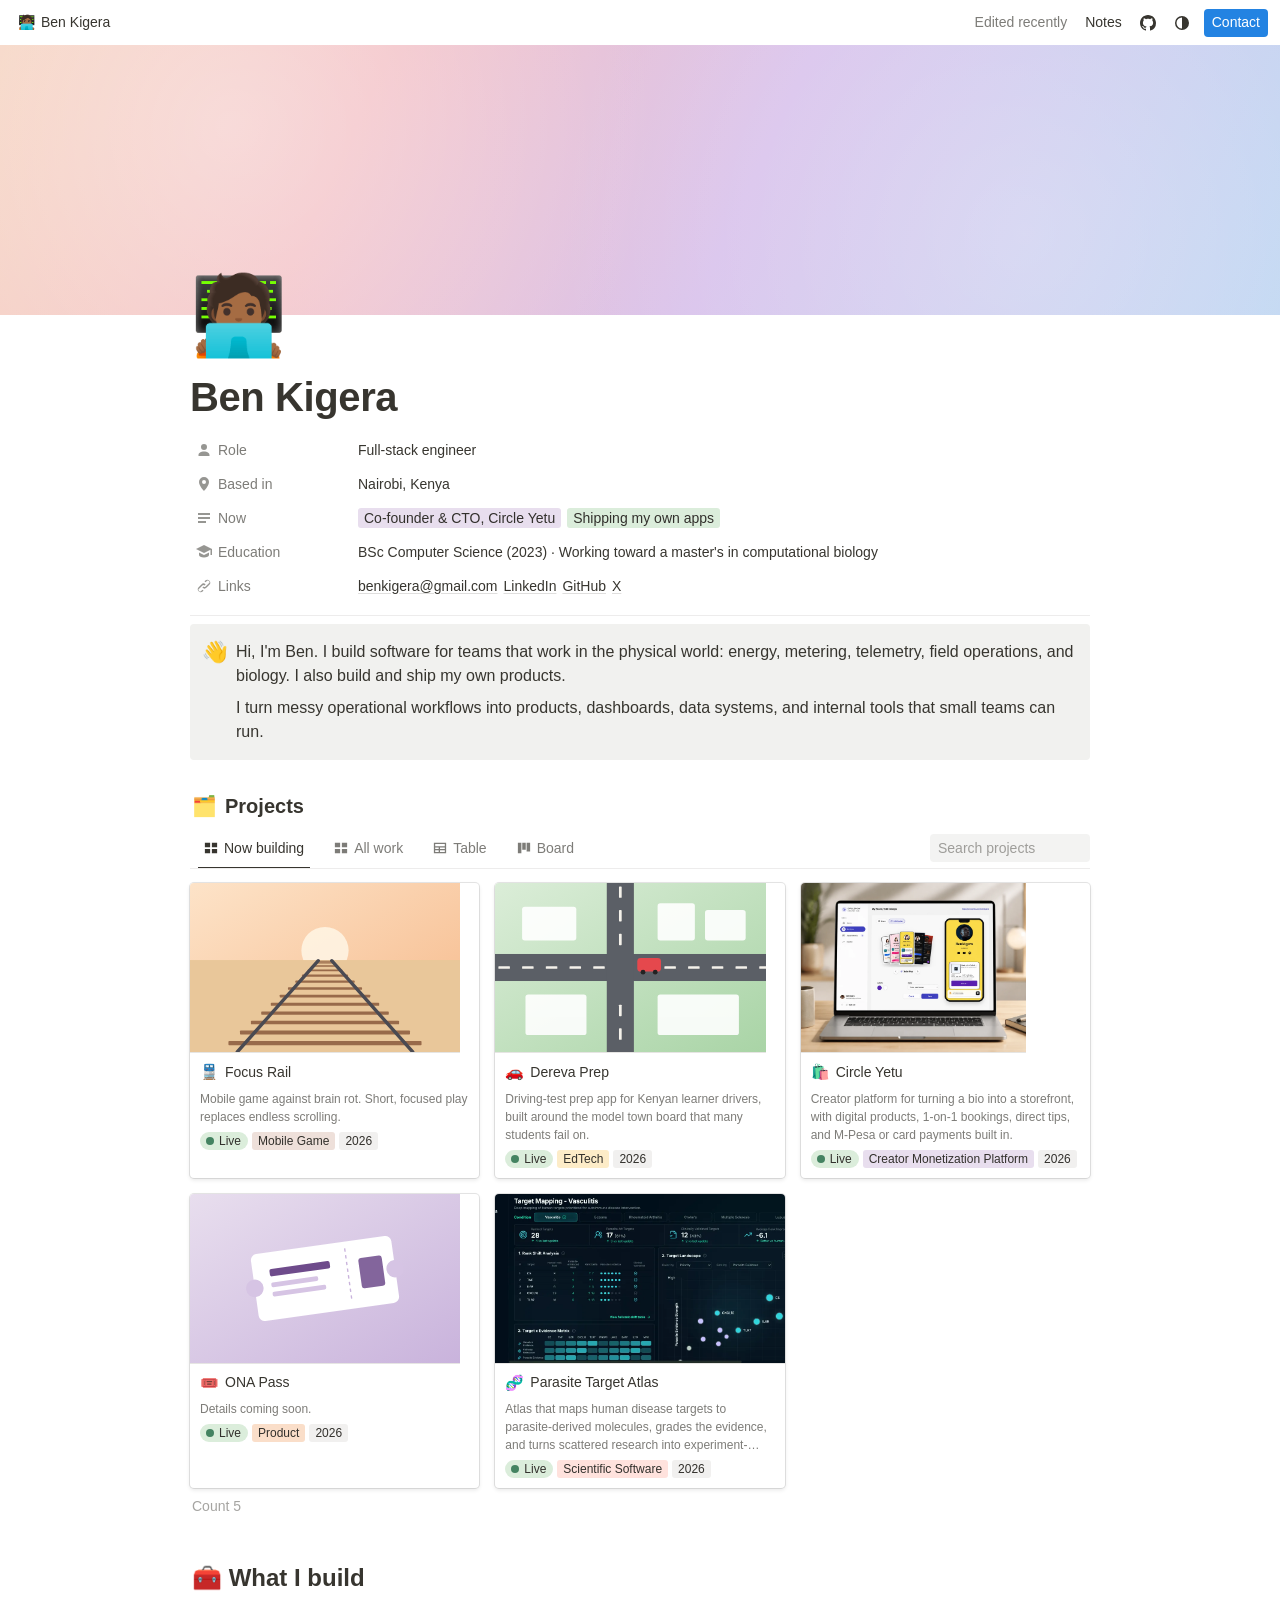
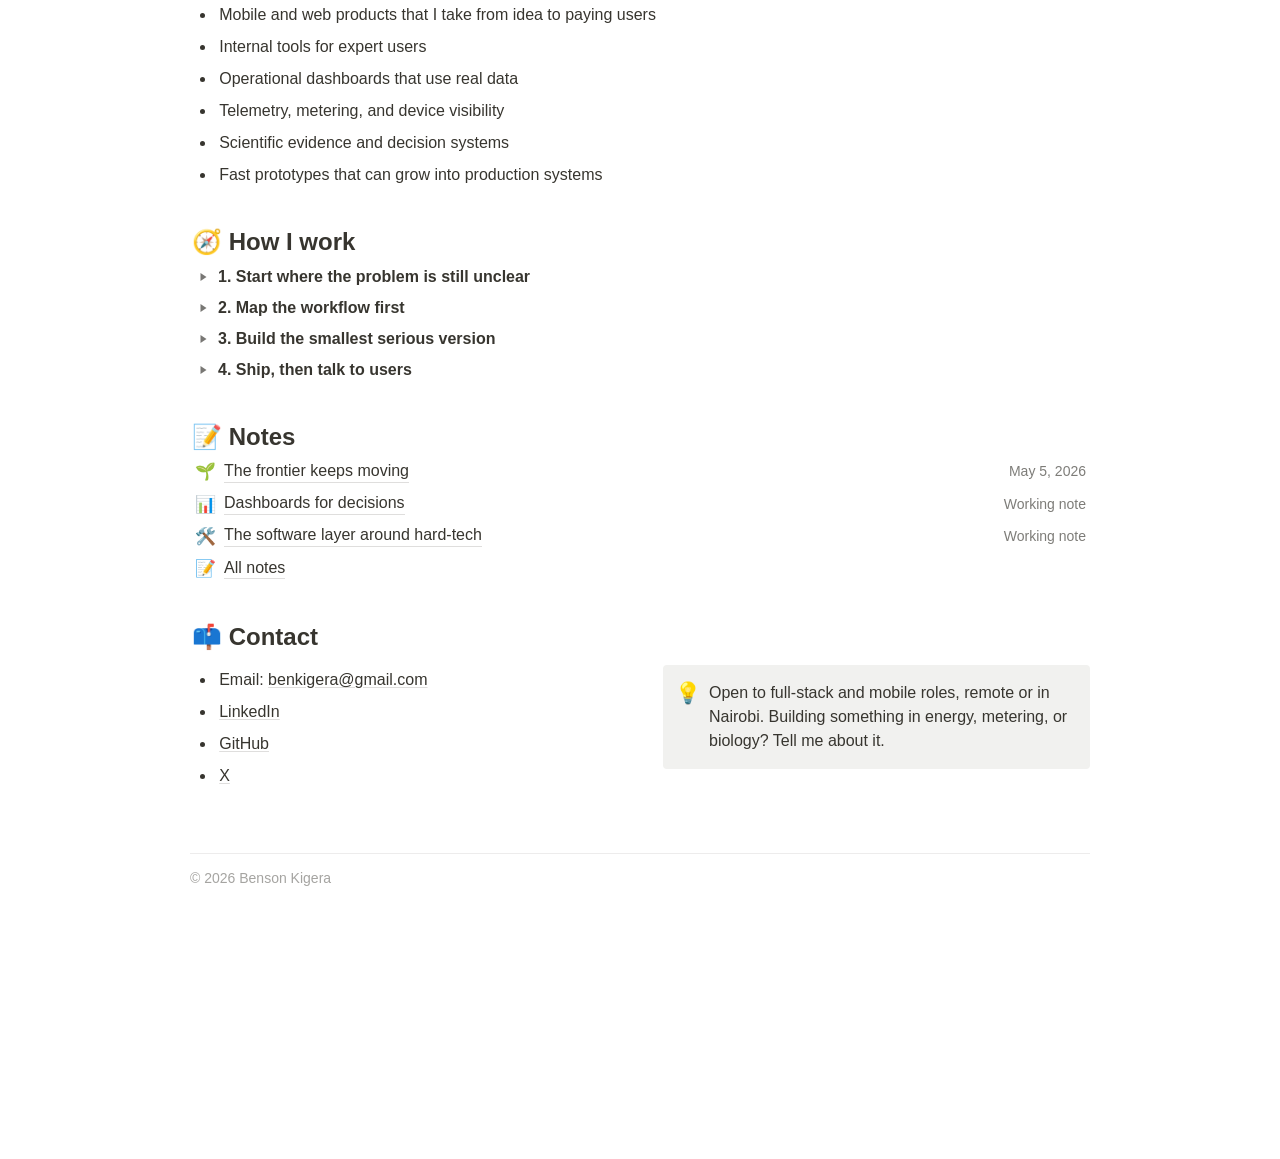
==== commit 94353b92: "Redesign portfolio as a Notion page and add daily project scan - Notion-style home page: cover, icon" ====
--- a/index.html
+++ b/index.html
@@ -3,1100 +3,184 @@
 <head>
     <meta charset="UTF-8">
     <meta name="viewport" content="width=device-width, initial-scale=1.0">
-    <title>Benson Kigera | Software for real-world systems</title>
-    <meta name="description" content="Product-minded software engineer building operational tools for science, energy, telemetry, and hardware-adjacent teams.">
+    <title>Ben Kigera</title>
+    <meta name="description" content="Ben Kigera, full-stack engineer in Nairobi. Products, client work, and research, in one page.">
 
     <meta property="og:type" content="website">
     <meta property="og:url" content="https://benkigera.github.io/">
-    <meta property="og:title" content="Benson Kigera | Software for real-world systems">
-    <meta property="og:description" content="Operational software for scientific, energy, telemetry, and hardware-adjacent teams.">
+    <meta property="og:title" content="Ben Kigera | Portfolio">
+    <meta property="og:description" content="Full-stack engineer in Nairobi. Focus Rail, Dereva Prep, Circle Yetu, ONA Pass, Parasite Target Atlas and more.">
     <meta property="og:image" content="https://benkigera.github.io/og-image.jpg">
-
     <meta name="twitter:card" content="summary_large_image">
-    <meta name="twitter:title" content="Benson Kigera | Software for real-world systems">
-    <meta name="twitter:description" content="Operational software for scientific, energy, telemetry, and hardware-adjacent teams.">
+    <meta name="twitter:title" content="Ben Kigera | Portfolio">
+    <meta name="twitter:description" content="Full-stack engineer in Nairobi. Products, client work, and research.">
     <meta name="twitter:image" content="https://benkigera.github.io/og-image.jpg">
 
     <link rel="icon" type="image/x-icon" href="icon-512.ico">
-    <link rel="preconnect" href="https://fonts.googleapis.com">
-    <link rel="preconnect" href="https://fonts.gstatic.com" crossorigin>
-    <link href="https://fonts.googleapis.com/css2?family=Cormorant+Garamond:wght@500;600;700&family=Manrope:wght@400;500;600;700&display=swap" rel="stylesheet">
-
-    <style>
-        :root {
-            --paper: #f7f4ec;
-            --paper-soft: #fbf8ef;
-            --ink: #151824;
-            --muted: #60646f;
-            --line: #83806f;
-            --line-soft: rgba(21, 24, 36, 0.22);
-            --accent: #536455;
-            --accent-2: #9b4f3f;
-            --shadow: rgba(21, 24, 36, 0.08);
-        }
-
-        * { box-sizing: border-box; }
-
-        html { scroll-behavior: smooth; }
-
-        body {
-            margin: 0;
-            background:
-                radial-gradient(circle at 18% 0%, rgba(255, 255, 255, 0.85), transparent 32rem),
-                linear-gradient(135deg, rgba(83, 100, 85, 0.08), transparent 24rem),
-                var(--paper);
-            color: var(--ink);
-            font-family: "Manrope", sans-serif;
-            line-height: 1.5;
-        }
-
-        body::before {
-            content: "";
-            position: fixed;
-            inset: 0;
-            pointer-events: none;
-            opacity: 0.42;
-            background-image:
-                linear-gradient(rgba(21, 24, 36, 0.025) 1px, transparent 1px),
-                linear-gradient(90deg, rgba(21, 24, 36, 0.025) 1px, transparent 1px);
-            background-size: 28px 28px;
-            mix-blend-mode: multiply;
-        }
-
-        a {
-            color: inherit;
-            text-decoration: none;
-        }
-
-        img {
-            display: block;
-            max-width: 100%;
-        }
-
-        .shell {
-            width: min(1216px, calc(100% - 32px));
-            margin: 24px auto;
-            border: 1px solid var(--line);
-            background: rgba(251, 248, 239, 0.86);
-            box-shadow: 0 24px 70px var(--shadow);
-        }
-
-        .nav {
-            min-height: 76px;
-            display: flex;
-            align-items: center;
-            justify-content: space-between;
-            padding: 0 28px;
-            border-bottom: 1px solid var(--line);
-        }
-
-        .mark, .stamp-main {
-            font-family: "Cormorant Garamond", serif;
-            font-weight: 700;
-        }
-
-        .mark {
-            font-size: clamp(2rem, 4vw, 2.75rem);
-            line-height: 1;
-        }
-
-        .nav-links {
-            display: flex;
-            align-items: center;
-            gap: clamp(18px, 4vw, 48px);
-            font-size: 0.92rem;
-            font-weight: 600;
-        }
-
-        .nav-links a {
-            position: relative;
-            padding: 8px 0;
-        }
-
-        .nav-links a::after {
-            content: "";
-            position: absolute;
-            left: 0;
-            right: 0;
-            bottom: 0;
-            height: 1px;
-            transform: scaleX(0);
-            transform-origin: center;
-            background: var(--ink);
-            transition: transform 180ms ease;
-        }
-
-        .nav-links a:hover::after,
-        .nav-links a[aria-current="page"]::after {
-            transform: scaleX(1);
-        }
-
-        .hero {
-            display: grid;
-            grid-template-columns: minmax(0, 1.35fr) minmax(280px, 0.85fr);
-            gap: 48px;
-            padding: clamp(30px, 4.2vw, 48px) clamp(28px, 5vw, 72px) clamp(16px, 2.8vw, 30px);
-        }
-
-        .eyebrow {
-            margin: 0 0 18px;
-            color: var(--muted);
-            font-size: 0.78rem;
-            font-weight: 700;
-            letter-spacing: 0.12em;
-            text-transform: uppercase;
-        }
-
-        h1, h2, h3, p { margin-top: 0; }
-
-        h1, h2, h3, .quote {
-            font-family: "Cormorant Garamond", serif;
-        }
-
-        h1 {
-            max-width: 620px;
-            margin-bottom: 24px;
-            font-size: clamp(3.75rem, 5.9vw, 5.45rem);
-            line-height: 0.94;
-            letter-spacing: -0.02em;
-            font-weight: 600;
-        }
-
-        .rule {
-            width: 128px;
-            height: 1px;
-            margin: 0 0 24px;
-            background: var(--ink);
-        }
-
-        .hero-copy {
-            max-width: 650px;
-            font-size: clamp(1rem, 1.5vw, 1.18rem);
-            color: #30333d;
-        }
-
-        .expertise {
-            display: flex;
-            flex-wrap: wrap;
-            gap: 18px 28px;
-            margin-top: 32px;
-        }
-
-        .expertise span,
-        .meta-chip {
-            display: inline-flex;
-            align-items: center;
-            gap: 8px;
-            color: #343842;
-            font-size: 0.82rem;
-            font-weight: 600;
-        }
-
-        .icon {
-            width: 18px;
-            height: 18px;
-            stroke: currentColor;
-            stroke-width: 1.7;
-            fill: none;
-        }
-
-        .profile-card {
-            border-left: 1px solid var(--line-soft);
-            padding-left: clamp(28px, 4vw, 44px);
-            align-self: center;
-        }
-
-        .monogram {
-            width: 70px;
-            height: 70px;
-            display: grid;
-            place-items: center;
-            border: 1px solid var(--line);
-            border-radius: 50%;
-            font-family: "Cormorant Garamond", serif;
-            font-size: 1.85rem;
-            margin-bottom: 24px;
-        }
-
-        .profile-card h2 {
-            margin-bottom: 12px;
-            font-size: 2rem;
-            line-height: 1;
-        }
-
-        .profile-card p {
-            color: #30333d;
-        }
-
-        .profile-line {
-            height: 1px;
-            background: var(--line);
-            margin: 28px 0;
-        }
-
-        .location {
-            display: flex;
-            align-items: center;
-            gap: 12px;
-            color: #30333d;
-            font-weight: 600;
-            font-size: 0.92rem;
-        }
-
-        .section {
-            padding: 0 clamp(28px, 5vw, 72px) 22px;
-        }
-
-        .capability-band {
-            display: grid;
-            grid-template-columns: minmax(180px, 0.32fr) 1fr;
-            gap: 28px;
-            padding-top: 22px;
-            padding-bottom: 34px;
-            border-top: 1px solid var(--line);
-        }
-
-        .capability-band h2,
-        .working-method h2 {
-            margin: 0;
-            font-size: clamp(1.55rem, 2.4vw, 2rem);
-            line-height: 1;
-        }
-
-        .capability-list {
-            display: flex;
-            flex-wrap: wrap;
-            gap: 10px;
-            margin: 0;
-            padding: 0;
-            list-style: none;
-        }
-
-        .capability-list li {
-            padding: 8px 10px;
-            border: 1px solid var(--line-soft);
-            color: #30333d;
-            font-size: 0.82rem;
-            font-weight: 700;
-            background: rgba(255, 252, 244, 0.44);
-        }
-
-        .section-head {
-            display: grid;
-            grid-template-columns: auto 1fr auto;
-            align-items: center;
-            gap: 18px;
-            margin-bottom: 22px;
-        }
-
-        .section-head h2 {
-            margin: 0;
-            font-size: clamp(1.65rem, 2.7vw, 2.2rem);
-            line-height: 1;
-            white-space: nowrap;
-        }
-
-        .section-head::after {
-            content: "";
-            height: 1px;
-            background: var(--line);
-        }
-
-        .section-link {
-            font-size: 0.88rem;
-            font-weight: 600;
-            white-space: nowrap;
-        }
-
-        .project-grid {
-            display: grid;
-            grid-template-columns: repeat(2, minmax(0, 1fr));
-            gap: 28px;
-        }
-
-        .project-card {
-            min-height: 540px;
-            display: grid;
-            grid-template-rows: auto 1fr;
-            gap: 0;
-            padding: 0;
-            border: 1px solid var(--line);
-            background: rgba(251, 248, 239, 0.56);
-            cursor: pointer;
-            overflow: hidden;
-            transition: transform 180ms ease, box-shadow 180ms ease, background 180ms ease;
-        }
-
-        .project-card:hover {
-            transform: translateY(-3px);
-            box-shadow: 0 18px 42px rgba(21, 24, 36, 0.1);
-            background: rgba(255, 252, 244, 0.92);
-        }
-
-        .project-media {
-            aspect-ratio: 16 / 10;
-            min-height: 300px;
-            border-bottom: 1px solid var(--line-soft);
-            background: #e9e5da;
-        }
-
-        .project-media img {
-            width: 100%;
-            height: 100%;
-            min-height: 0;
-            object-fit: cover;
-            border: 0;
-            filter: saturate(0.72) contrast(0.94);
-            background: #e9e5da;
-        }
-
-        .project-media img[src$=".svg"] {
-            object-fit: contain;
-            padding: 28px;
-        }
-
-        .project-body {
-            display: flex;
-            min-width: 0;
-            flex-direction: column;
-            padding: 24px 26px 26px;
-        }
-
-        .project-body h3 {
-            margin-bottom: 10px;
-            font-size: clamp(2.2rem, 3vw, 3.05rem);
-            line-height: 0.9;
-            font-weight: 600;
-        }
-
-        .project-description {
-            margin: 14px 0 20px;
-            color: #30333d;
-            font-size: 0.98rem;
-        }
-
-        .project-links {
-            margin-top: auto;
-            display: grid;
-            gap: 6px;
-        }
-
-        .client-link {
-            width: fit-content;
-            font-size: 0.78rem;
-            font-weight: 800;
-            letter-spacing: 0.04em;
-            text-transform: uppercase;
-            color: var(--accent-2);
-        }
-
-        .button {
-            width: fit-content;
-            margin-top: 14px;
-            padding: 8px 14px;
-            border: 1px solid var(--line);
-            background: transparent;
-            color: var(--ink);
-            font: inherit;
-            font-size: 0.78rem;
-            font-weight: 700;
-            cursor: pointer;
-            transition: background 160ms ease, color 160ms ease;
-        }
-
-        .button:hover {
-            background: var(--ink);
-            color: var(--paper);
-        }
-
-        .writing-grid {
-            display: grid;
-            grid-template-columns: repeat(3, minmax(0, 1fr));
-            gap: 24px;
-            margin-bottom: 22px;
-        }
-
-        .working-method {
-            display: grid;
-            grid-template-columns: minmax(180px, 0.36fr) minmax(0, 1fr);
-            gap: 34px;
-            padding-top: 22px;
-            padding-bottom: 34px;
-            border-top: 1px solid var(--line);
-        }
-
-        .method-copy {
-            display: grid;
-            gap: 16px;
-            max-width: 820px;
-            color: #30333d;
-            font-size: 1rem;
-        }
-
-        .method-copy p {
-            margin: 0;
-        }
-
-        .note-card {
-            display: grid;
-            grid-template-columns: 98px 1fr;
-            min-height: 142px;
-            border: 1px solid var(--line);
-            background: rgba(251, 248, 239, 0.56);
-        }
-
-        .note-art {
-            display: grid;
-            place-items: center;
-            border-right: 1px solid var(--line-soft);
-            color: var(--accent);
-        }
-
-        .note-art svg {
-            width: 54px;
-            height: 54px;
-            stroke: currentColor;
-            stroke-width: 1.2;
-            fill: none;
-        }
-
-        .note-body {
-            padding: 18px 16px;
-        }
-
-        .note-body h3 {
-            margin-bottom: 6px;
-            font-size: 1.3rem;
-            line-height: 1.02;
-        }
-
-        .note-meta {
-            margin-bottom: 10px;
-            color: #444955;
-            font-size: 0.68rem;
-            font-weight: 800;
-            letter-spacing: 0.08em;
-            text-transform: uppercase;
-        }
-
-        .note-body p {
-            margin-bottom: 10px;
-            color: #30333d;
-            font-size: 0.8rem;
-        }
-
-        .footer {
-            display: grid;
-            grid-template-columns: 1.2fr 0.9fr 0.8fr 1fr;
-            gap: 0;
-            border-top: 1px solid var(--line);
-        }
-
-        .footer-panel {
-            min-height: 190px;
-            display: flex;
-            flex-direction: column;
-            justify-content: space-between;
-            gap: 22px;
-            padding: 28px clamp(22px, 3vw, 34px);
-            border-right: 1px solid var(--line-soft);
-        }
-
-        .footer-panel:last-child {
-            border-right: 0;
-        }
-
-        .footer h2 {
-            margin: 0;
-            font-size: clamp(2rem, 3vw, 2.8rem);
-            line-height: 0.95;
-        }
-
-        .footer-title {
-            margin: 0 0 12px;
-            color: var(--muted);
-            font-size: 0.72rem;
-            font-weight: 800;
-            letter-spacing: 0.12em;
-            text-transform: uppercase;
-        }
-
-        .footer-links {
-            display: grid;
-            gap: 10px;
-            font-size: 0.9rem;
-            font-weight: 700;
-        }
-
-        .footer-links a {
-            display: inline-flex;
-            align-items: center;
-            gap: 9px;
-            width: fit-content;
-            border-bottom: 1px solid transparent;
-        }
-
-        .footer-links a:hover {
-            border-bottom-color: currentColor;
-        }
-
-        .contact-icon {
-            width: 18px;
-            height: 18px;
-            display: inline-grid;
-            place-items: center;
-            flex: 0 0 auto;
-            color: var(--accent-2);
-        }
-
-        .contact-icon svg {
-            width: 18px;
-            height: 18px;
-            stroke: currentColor;
-            stroke-width: 1.8;
-            fill: none;
-        }
-
-        .contact-icon .fill-icon {
-            fill: currentColor;
-            stroke: none;
-        }
-
-        .footer-note {
-            margin: 0;
-            color: #30333d;
-            font-size: 0.9rem;
-        }
-
-        .footer-status {
-            display: inline-flex;
-            align-items: center;
-            gap: 8px;
-            color: var(--accent);
-            font-weight: 800;
-        }
-
-        .footer-status::before {
-            content: "";
-            width: 8px;
-            height: 8px;
-            border-radius: 50%;
-            background: var(--accent);
-        }
-
-        .copyright {
-            display: flex;
-            justify-content: space-between;
-            gap: 16px;
-            padding: 12px clamp(28px, 5vw, 72px);
-            border-top: 1px solid var(--line);
-            font-size: 0.75rem;
-            color: #30333d;
-        }
-
-        .modal {
-            position: fixed;
-            inset: 0;
-            z-index: 30;
-            display: none;
-            align-items: center;
-            justify-content: center;
-            padding: 24px;
-            background: rgba(15, 17, 24, 0.54);
-            backdrop-filter: blur(6px);
-        }
-
-        .modal.is-open { display: flex; }
-
-        .modal-panel {
-            width: min(780px, 100%);
-            max-height: min(760px, calc(100vh - 48px));
-            overflow: auto;
-            border: 1px solid var(--line);
-            background: var(--paper-soft);
-            box-shadow: 0 24px 80px rgba(0, 0, 0, 0.25);
-        }
-
-        .modal-image {
-            width: 100%;
-            height: 280px;
-            object-fit: cover;
-            border-bottom: 1px solid var(--line);
-            filter: saturate(0.76) contrast(0.96);
-        }
-
-        .modal-content {
-            padding: 28px;
-        }
-
-        .modal-content h2 {
-            margin-bottom: 12px;
-            font-size: 2.4rem;
-            line-height: 0.92;
-        }
-
-        .modal-content p {
-            color: #30333d;
-        }
-
-        .modal-actions {
-            display: flex;
-            flex-wrap: wrap;
-            gap: 12px;
-            margin-top: 22px;
-        }
-
-        .status {
-            min-height: 120px;
-            display: grid;
-            place-items: center;
-            border: 1px dashed var(--line);
-            color: var(--muted);
-            font-size: 0.9rem;
-        }
-
-        @media (max-width: 980px) {
-            .hero,
-            .footer {
-                grid-template-columns: 1fr;
-            }
-
-            .profile-card {
-                border-left: 0;
-                padding-left: 0;
-            }
-
-            .project-grid,
-            .writing-grid,
-            .capability-band,
-            .working-method {
-                grid-template-columns: 1fr;
-            }
-
-            .footer {
-                grid-template-columns: repeat(2, minmax(0, 1fr));
-            }
-
-            .footer-panel:nth-child(2n) {
-                border-right: 0;
-            }
-        }
-
-        @media (max-width: 700px) {
-            .shell {
-                width: calc(100% - 18px);
-                margin: 9px auto;
-            }
-
-            .nav {
-                align-items: flex-start;
-                gap: 16px;
-                flex-direction: column;
-                padding: 18px;
-            }
-
-            .nav-links {
-                width: 100%;
-                justify-content: space-between;
-                gap: 10px;
-                font-size: 0.8rem;
-            }
-
-            .hero,
-            .section,
-            .copyright {
-                padding-left: 18px;
-                padding-right: 18px;
-            }
-
-            .footer {
-                grid-template-columns: 1fr;
-            }
-
-            .footer-panel {
-                min-height: auto;
-                border-right: 0;
-                border-bottom: 1px solid var(--line-soft);
-                padding: 22px 18px;
-            }
-
-            .footer-panel:last-child {
-                border-bottom: 0;
-            }
-
-            h1 {
-                font-size: clamp(3.45rem, 17vw, 4.7rem);
-            }
-
-            .section-head {
-                grid-template-columns: 1fr;
-                gap: 10px;
-            }
-
-            .section-head::after {
-                display: none;
-            }
-
-            .project-grid,
-            .writing-grid {
-                grid-template-columns: 1fr;
-            }
-
-            .project-card {
-                min-height: 0;
-            }
-
-            .project-media {
-                min-height: 220px;
-            }
-
-            .project-description {
-                font-size: 0.88rem;
-            }
-        }
-    </style>
+    <link rel="stylesheet" href="assets/notion.css">
+    <script src="assets/notion.js"></script>
 </head>
 <body>
-    <div class="shell">
-        <nav class="nav" aria-label="Primary navigation">
-            <a class="mark" href="#top" aria-label="Benson Kigera home">BK.</a>
-            <div class="nav-links">
-                <a href="#about">About</a>
-                <a href="#work" aria-current="page">Work</a>
-                <a href="#thinking">Thinking</a>
-                <a href="#contact">Contact</a>
+    <header class="topbar">
+        <nav class="crumbs" aria-label="Breadcrumb">
+            <a class="crumb" href="./"><span aria-hidden="true">🧑🏾‍💻</span><span>Ben Kigera</span></a>
+        </nav>
+        <div class="top-actions">
+            <span class="edited" id="edited">Edited recently</span>
+            <a class="top-btn" href="notes/"><span>Notes</span></a>
+            <a class="top-btn" href="https://github.com/benkigera" target="_blank" rel="noreferrer" aria-label="GitHub">
+                <svg viewBox="0 0 16 16" aria-hidden="true"><path d="M8 0C3.58 0 0 3.58 0 8c0 3.54 2.29 6.53 5.47 7.59.4.07.55-.17.55-.38 0-.19-.01-.82-.01-1.49-2.01.37-2.53-.49-2.69-.94-.09-.23-.48-.94-.82-1.13-.28-.15-.68-.52-.01-.53.63-.01 1.08.58 1.23.82.72 1.21 1.87.87 2.33.66.07-.52.28-.87.51-1.07-1.78-.2-3.64-.89-3.64-3.95 0-.87.31-1.59.82-2.15-.08-.2-.36-1.02.08-2.12 0 0 .67-.21 2.2.82.64-.18 1.32-.27 2-.27.68 0 1.36.09 2 .27 1.53-1.04 2.2-.82 2.2-.82.44 1.1.16 1.92.08 2.12.51.56.82 1.27.82 2.15 0 3.07-1.87 3.75-3.65 3.95.29.25.54.73.54 1.48 0 1.07-.01 1.93-.01 2.2 0 .21.15.46.55.38A8.013 8.013 0 0016 8c0-4.42-3.58-8-8-8z"/></svg>
+            </a>
+            <button class="top-btn" type="button" data-theme-toggle aria-label="Switch light or dark mode">
+                <svg viewBox="0 0 16 16" aria-hidden="true"><path d="M8 1a7 7 0 100 14A7 7 0 008 1zm0 1.5v11a5.5 5.5 0 010-11z"/></svg>
+            </button>
+            <a class="top-btn primary" href="mailto:benkigera@gmail.com">Contact</a>
+        </div>
+    </header>
+
+    <div class="cover" role="img" aria-label="Page cover"></div>
+
+    <main class="page">
+        <div class="page-icon" aria-hidden="true">🧑🏾‍💻</div>
+        <h1 class="page-title">Ben Kigera</h1>
+
+        <section class="props" aria-label="About">
+            <div class="prop">
+                <div class="prop-name"><svg viewBox="0 0 16 16"><path d="M8 8a3 3 0 100-6 3 3 0 000 6zm0 1.5c-3 0-5.5 1.5-5.5 3.5V14h11v-1c0-2-2.5-3.5-5.5-3.5z"/></svg>Role</div>
+                <div class="prop-value">Full-stack engineer</div>
             </div>
-        </nav>
+            <div class="prop">
+                <div class="prop-name"><svg viewBox="0 0 16 16"><path d="M8 1a5 5 0 00-5 5c0 3.7 5 9 5 9s5-5.3 5-9a5 5 0 00-5-5zm0 7a2 2 0 110-4 2 2 0 010 4z"/></svg>Based in</div>
+                <div class="prop-value">Nairobi, Kenya</div>
+            </div>
+            <div class="prop">
+                <div class="prop-name"><svg viewBox="0 0 16 16"><path d="M2 3h12v2H2zm0 4h12v2H2zm0 4h8v2H2z"/></svg>Now</div>
+                <div class="prop-value"><span class="tag purple">Co-founder &amp; CTO, Circle Yetu</span><span class="tag green">Shipping my own apps</span></div>
+            </div>
+            <div class="prop">
+                <div class="prop-name"><svg viewBox="0 0 16 16"><path d="M8 1L0 5l8 4 6.5-3.25V11H16V5L8 1zM3 8.5V11c0 1.4 2.2 2.5 5 2.5s5-1.1 5-2.5V8.5L8 11 3 8.5z"/></svg>Education</div>
+                <div class="prop-value">BSc Computer Science (2023) · Working toward a master's in computational biology</div>
+            </div>
+            <div class="prop">
+                <div class="prop-name"><svg viewBox="0 0 16 16"><path d="M6.4 9.6a3 3 0 004.2 0l3-3a3 3 0 00-4.2-4.2l-.9.9 1 1 .9-.9a1.6 1.6 0 112.2 2.2l-3 3a1.6 1.6 0 01-2.2 0l-1 1zm3.2-3.2a3 3 0 00-4.2 0l-3 3a3 3 0 004.2 4.2l.9-.9-1-1-.9.9a1.6 1.6 0 11-2.2-2.2l3-3a1.6 1.6 0 012.2 0l1-1z"/></svg>Links</div>
+                <div class="prop-value">
+                    <a href="mailto:benkigera@gmail.com">benkigera@gmail.com</a>
+                    <a href="https://www.linkedin.com/in/benson-kigera-b6a95b142/" target="_blank" rel="noreferrer">LinkedIn</a>
+                    <a href="https://github.com/benkigera" target="_blank" rel="noreferrer">GitHub</a>
+                    <a href="https://x.com/benkigera" target="_blank" rel="noreferrer">X</a>
+                </div>
+            </div>
+        </section>
 
-        <main id="top">
-            <header id="about" class="hero">
+        <div class="blocks">
+            <div class="callout">
+                <div class="emoji" aria-hidden="true">👋</div>
                 <div>
-                    <p class="eyebrow">Product Engineer / Software Engineer</p>
-                    <h1>Software for real-world systems.</h1>
-                    <div class="rule"></div>
-                    <p class="hero-copy">I build software for teams working in the physical world: science, energy, telemetry, hardware, and field operations. My strength is turning messy operational workflows into reliable products, dashboards, data systems, and internal tools that help small teams move faster.</p>
-                    <div class="expertise" aria-label="Areas of work">
-                        <span><svg class="icon" viewBox="0 0 24 24"><path d="M9 3h6M10 3v6l-5.2 9.1A2 2 0 0 0 6.5 21h11a2 2 0 0 0 1.7-2.9L14 9V3"/><path d="M8 16h8"/></svg>Scientific Software</span>
-                        <span><svg class="icon" viewBox="0 0 24 24"><path d="m13 2-8 12h7l-1 8 8-12h-7z"/></svg>Energy Systems</span>
-                        <span><svg class="icon" viewBox="0 0 24 24"><path d="M6.5 8.5a5 5 0 0 0 0 7M17.5 8.5a5 5 0 0 1 0 7"/><path d="M9.5 10.5a2 2 0 0 0 0 3M14.5 10.5a2 2 0 0 1 0 3"/><circle cx="12" cy="12" r="1"/></svg>Telemetry & IoT</span>
-                        <span><svg class="icon" viewBox="0 0 24 24"><path d="M4.5 16.5 3 21l4.5-1.5L19 8l-3-3z"/><path d="m14 6 4 4"/><path d="M12 3h7v7"/></svg>Aerospace QA</span>
+                    <p>Hi, I'm Ben. I build software for teams that work in the physical world: energy, metering, telemetry, field operations, and biology. I also build and ship my own products.</p>
+                    <p>I turn messy operational workflows into products, dashboards, data systems, and internal tools that small teams can run.</p>
+                </div>
+            </div>
+
+            <div class="db" id="work">
+                <div class="db-title"><span aria-hidden="true">🗂️</span>Projects</div>
+                <div class="db-bar">
+                    <div class="db-tabs" role="tablist" aria-label="Project views">
+                        <button class="db-tab" role="tab" data-view="now" aria-selected="true"><span class="tab-inner"><svg viewBox="0 0 16 16"><path d="M1 2h6v5H1zm8 0h6v5H9zM1 9h6v5H1zm8 0h6v5H9z"/></svg>Now building</span></button>
+                        <button class="db-tab" role="tab" data-view="all" aria-selected="false"><span class="tab-inner"><svg viewBox="0 0 16 16"><path d="M1 2h6v5H1zm8 0h6v5H9zM1 9h6v5H1zm8 0h6v5H9z"/></svg>All work</span></button>
+                        <button class="db-tab" role="tab" data-view="table" aria-selected="false"><span class="tab-inner"><svg viewBox="0 0 16 16"><path d="M1 2h14v12H1zm1.5 1.5v2.5h11V3.5zm0 4V9h4V7.5zm5.5 0V9h5.5V7.5zm-5.5 3v2h4v-2zm5.5 0v2h5.5v-2z"/></svg>Table</span></button>
+                        <button class="db-tab" role="tab" data-view="board" aria-selected="false"><span class="tab-inner"><svg viewBox="0 0 16 16"><path d="M1 2h4v12H1zm5 0h4v8H6zm5 0h4v10h-4z"/></svg>Board</span></button>
+                    </div>
+                    <div class="db-tools">
+                        <input class="db-search" id="db-search" type="search" placeholder="Search projects" aria-label="Search projects">
                     </div>
                 </div>
+                <div id="db-view"><p class="muted">Loading projects…</p></div>
+                <div class="db-foot" id="db-foot"></div>
+            </div>
 
-                <aside class="profile-card">
-                    <div class="monogram">BK</div>
-                    <h2>Benson Kigera</h2>
-                    <p>Product-minded engineer with a systems approach. I turn experiments, field data, devices, QA loops, and operational decisions into software teams can run.</p>
-                    <div class="profile-line"></div>
-                    <p class="location"><svg class="icon" viewBox="0 0 24 24"><path d="M20 10c0 5-8 12-8 12S4 15 4 10a8 8 0 1 1 16 0Z"/><circle cx="12" cy="10" r="3"/></svg>Nairobi, Kenya</p>
-                    <p>Available for meaningful work.</p>
-                </aside>
-            </header>
+            <h2 class="h2">🧰 What I build</h2>
+            <ul class="bullets">
+                <li>Mobile and web products that I take from idea to paying users</li>
+                <li>Internal tools for expert users</li>
+                <li>Operational dashboards that use real data</li>
+                <li>Telemetry, metering, and device visibility</li>
+                <li>Scientific evidence and decision systems</li>
+                <li>Fast prototypes that can grow into production systems</li>
+            </ul>
 
-            <section class="section capability-band" aria-labelledby="capabilities-title">
-                <h2 id="capabilities-title">What I build</h2>
-                <ul class="capability-list">
-                    <li>Internal tools for expert users</li>
-                    <li>Operational dashboards backed by real data</li>
-                    <li>Scientific evidence and decision systems</li>
-                    <li>Telemetry and device visibility</li>
-                    <li>QA and launch-readiness workflows</li>
-                    <li>Fast prototypes that can become production systems</li>
-                </ul>
-            </section>
+            <h2 class="h2">🧭 How I work</h2>
+            <details class="toggle">
+                <summary><strong>1. Start where the problem is still unclear</strong></summary>
+                <div class="toggle-body"><p>I do my best work in domains where the software problem is still being discovered.</p></div>
+            </details>
+            <details class="toggle">
+                <summary><strong>2. Map the workflow first</strong></summary>
+                <div class="toggle-body"><p>Who makes decisions, what data they trust, where context gets lost, what is painful to repeat, and what needs to become visible.</p></div>
+            </details>
+            <details class="toggle">
+                <summary><strong>3. Build the smallest serious version</strong></summary>
+                <div class="toggle-body"><p>A real data model, real UI flows, the operational edge cases, and enough structure that the prototype can keep growing.</p></div>
+            </details>
+            <details class="toggle">
+                <summary><strong>4. Ship, then talk to users</strong></summary>
+                <div class="toggle-body"><p>For my own products I put the app in front of real users early, measure the funnel with product analytics, and change what the data shows is broken.</p></div>
+            </details>
 
-            <section id="work" class="section">
-                <div class="section-head">
-                    <h2>Selected Work</h2>
-                    <a class="section-link" href="https://github.com/benkigera/" target="_blank" rel="noreferrer">View all work&nbsp; →</a>
+            <h2 class="h2">📝 Notes</h2>
+            <a class="page-link" href="notes/the-frontier-never-disappears/"><span class="pl-icon">🌱</span><span class="pl-title">The frontier keeps moving</span><span class="pl-meta">May 5, 2026</span></a>
+            <a class="page-link" href="notes/dashboards-for-decisions/"><span class="pl-icon">📊</span><span class="pl-title">Dashboards for decisions</span><span class="pl-meta">Working note</span></a>
+            <a class="page-link" href="notes/software-layer-around-hard-tech/"><span class="pl-icon">🛠️</span><span class="pl-title">The software layer around hard-tech</span><span class="pl-meta">Working note</span></a>
+            <a class="page-link" href="notes/"><span class="pl-icon">📝</span><span class="pl-title">All notes</span></a>
+
+            <h2 class="h2">📫 Contact</h2>
+            <div class="columns">
+                <div class="column">
+                    <ul class="bullets">
+                        <li>Email: <a class="inline-link" href="mailto:benkigera@gmail.com">benkigera@gmail.com</a></li>
+                        <li><a class="inline-link" href="https://www.linkedin.com/in/benson-kigera-b6a95b142/" target="_blank" rel="noreferrer">LinkedIn</a></li>
+                        <li><a class="inline-link" href="https://github.com/benkigera" target="_blank" rel="noreferrer">GitHub</a></li>
+                        <li><a class="inline-link" href="https://x.com/benkigera" target="_blank" rel="noreferrer">X</a></li>
+                    </ul>
                 </div>
-                <div id="project-grid" class="project-grid">
-                    <div class="status">Loading project folders...</div>
-                </div>
-            </section>
-
-            <section class="section working-method" aria-labelledby="method-title">
-                <h2 id="method-title">How I work</h2>
-                <div class="method-copy">
-                    <p>I am strongest in ambiguous domains where the software problem is still being discovered.</p>
-                    <p>I start by mapping the workflow: who makes decisions, what data they trust, where context gets lost, what is painful to repeat, and what needs to become visible.</p>
-                    <p>Then I build the smallest serious version: real data model, real UI flows, operational edge cases, and enough system structure that the prototype can keep evolving.</p>
-                </div>
-            </section>
-
-            <section id="thinking" class="section">
-                <div class="section-head">
-                    <h2>Thinking Artifacts</h2>
-                    <a class="section-link" href="notes/">View all notes&nbsp; →</a>
-                </div>
-                <div id="writing" class="writing-grid">
-                    <article class="note-card">
-                        <div class="note-art"><svg viewBox="0 0 64 64"><path d="M10 46c14-1 25-7 33-18"/><path d="M31 17h16v16"/><path d="m47 17-28 28"/><path d="M14 18c6 0 10 4 10 10"/><path d="M14 28h10"/></svg></div>
-                        <div class="note-body">
-                            <h3>The frontier keeps moving</h3>
-                            <div class="note-meta">May 5, 2026 · Note</div>
-                            <p>AI keeps changing software work. Biology gives builders a hard, physical domain where better tools can help.</p>
-                            <a href="notes/the-frontier-never-disappears/">View Note →</a>
-                        </div>
-                    </article>
-                    <article class="note-card">
-                        <div class="note-art"><svg viewBox="0 0 64 64"><path d="M14 18h36"/><path d="M14 32h36"/><path d="M14 46h36"/><path d="M22 12v40"/><path d="M42 12v40"/></svg></div>
-                        <div class="note-body">
-                            <h3>Dashboards for decisions</h3>
-                            <div class="note-meta">Working note</div>
-                            <p>Operational dashboards earn their place when each metric helps someone choose the next action.</p>
-                            <a href="notes/dashboards-for-decisions/">View Note →</a>
-                        </div>
-                    </article>
-                    <article class="note-card">
-                        <div class="note-art"><svg viewBox="0 0 64 64"><path d="M12 44c8-18 20-26 40-24"/><path d="M18 44h28"/><path d="M24 34h22"/><path d="M30 24h16"/><path d="M44 16l8 4-6 7"/></svg></div>
-                        <div class="note-body">
-                            <h3>The software layer around hard-tech</h3>
-                            <div class="note-meta">Working note</div>
-                            <p>Hard-tech teams need internal tools, telemetry loops, QA systems, and evidence workflows before work scatters across tools.</p>
-                            <a href="notes/software-layer-around-hard-tech/">View Note →</a>
-                        </div>
-                    </article>
-                </div>
-            </section>
-        </main>
-
-        <footer id="contact">
-            <div class="footer">
-                <div class="footer-panel">
-                    <h2>Let's build systems<br>that make a difference.</h2>
-                    <div>
-                        <p class="footer-note">Working on scientific, energy, telemetry, or hardware-adjacent software?</p>
-                        <a class="button" href="https://mail.google.com/mail/?view=cm&fs=1&to=benkigera@gmail.com" target="_blank" rel="noreferrer">Tell me what you're building</a>
+                <div class="column">
+                    <div class="callout">
+                        <div class="emoji" aria-hidden="true">💡</div>
+                        <div><p>Open to full-stack and mobile roles, remote or in Nairobi. Building something in energy, metering, or biology? Tell me about it.</p></div>
                     </div>
                 </div>
-                <div class="footer-panel">
-                    <div>
-                        <p class="footer-title">Contact</p>
-                        <div class="footer-links">
-                            <a href="https://mail.google.com/mail/?view=cm&fs=1&to=benkigera@gmail.com" target="_blank" rel="noreferrer" aria-label="Email Benson Kigera">
-                                <span class="contact-icon" aria-hidden="true"><svg viewBox="0 0 24 24"><path d="M4 6h16v12H4z"/><path d="m4 7 8 6 8-6"/></svg></span>
-                                <span>Email</span>
-                            </a>
-                            <a href="https://www.linkedin.com/in/benson-kigera-b6a95b142/" target="_blank" rel="noreferrer" aria-label="Open Benson Kigera on LinkedIn">
-                                <span class="contact-icon" aria-hidden="true"><svg viewBox="0 0 24 24"><path d="M7 10v8"/><path d="M7 7.2v.1"/><path d="M11 18v-8"/><path d="M11 13.5c0-2.2 1.2-3.5 3.1-3.5 1.8 0 2.9 1.2 2.9 3.4V18"/></svg></span>
-                                <span>LinkedIn</span>
-                            </a>
-                            <a href="https://x.com/benkigera" target="_blank" rel="noreferrer" aria-label="Open Benson Kigera on X">
-                                <span class="contact-icon" aria-hidden="true"><svg viewBox="0 0 24 24"><path d="m5 5 14 14"/><path d="m19 5-5.3 6.2"/><path d="M10.2 13.8 5 19"/></svg></span>
-                                <span>X</span>
-                            </a>
-                            <a href="https://github.com/benkigera" target="_blank" rel="noreferrer" aria-label="Open Benson Kigera on GitHub">
-                                <span class="contact-icon" aria-hidden="true"><svg viewBox="0 0 24 24"><path d="M9 19c-4.5 1.5-4.5-2.5-6-3"/><path d="M15 22v-3.9c0-1.1.1-1.5-.5-2 2.8-.3 5.5-1.4 5.5-6a4.6 4.6 0 0 0-1.3-3.2 4.2 4.2 0 0 0-.1-3.2s-1.1-.3-3.5 1.3a12.3 12.3 0 0 0-6.2 0C6.5 3.4 5.4 3.7 5.4 3.7a4.2 4.2 0 0 0-.1 3.2A4.6 4.6 0 0 0 4 10.1c0 4.6 2.7 5.7 5.5 6-.6.5-.6 1.2-.5 2V22"/></svg></span>
-                                <span>GitHub</span>
-                            </a>
-                        </div>
-                    </div>
+            </div>
+        </div>
+
+        <footer class="page-foot">
+            <span>© 2026 Benson Kigera</span>
+            <span id="scan-note"></span>
+        </footer>
+    </main>
+
+    <div class="peek" id="peek" role="dialog" aria-modal="true" aria-labelledby="peek-title">
+        <article class="peek-panel">
+            <div class="peek-top">
+                <div class="left">
+                    <button class="top-btn" type="button" id="peek-close" aria-label="Close">
+                        <svg viewBox="0 0 16 16" aria-hidden="true"><path d="M3.3 2.2L8 6.9l4.7-4.7 1.1 1.1L9.1 8l4.7 4.7-1.1 1.1L8 9.1l-4.7 4.7-1.1-1.1L6.9 8 2.2 3.3z"/></svg>
+                    </button>
+                    <span class="muted" id="peek-crumb">Projects</span>
                 </div>
-                <div class="footer-panel">
-                    <div>
-                        <p class="footer-title">Site</p>
-                        <nav class="footer-links" aria-label="Footer navigation">
-                            <a href="#about">About</a>
-                            <a href="#work">Work</a>
-                            <a href="#thinking">Thinking</a>
-                            <a href="notes/">Writing</a>
-                        </nav>
-                    </div>
-                </div>
-                <div class="footer-panel">
-                    <div>
-                        <p class="footer-title">Status</p>
-                        <p class="footer-note">Product engineering for messy real-world workflows, field systems, and decision loops.</p>
-                    </div>
-                    <span class="footer-status">Available for meaningful work</span>
+                <div class="right">
+                    <button class="top-btn" type="button" id="peek-copy">Copy link</button>
+                    <a class="top-btn primary" id="peek-open" href="#" target="_blank" rel="noreferrer">Open ↗</a>
                 </div>
             </div>
-            <div class="copyright">
-                <span>© 2026 Benson Kigera</span>
-                <span><a href="#about">About</a> &nbsp;&nbsp; <a href="#work">Work</a> &nbsp;&nbsp; <a href="notes/">Writing</a> &nbsp;&nbsp; <a href="#contact">Contact</a></span>
-            </div>
-        </footer>
-    </div>
-
-    <div id="modal" class="modal" role="dialog" aria-modal="true" aria-labelledby="modal-title">
-        <article class="modal-panel">
-            <img id="modal-image" class="modal-image" src="" alt="">
-            <div class="modal-content">
-                <p id="modal-kicker" class="eyebrow"></p>
-                <h2 id="modal-title"></h2>
-                <p id="modal-description"></p>
-                <div id="modal-tags" class="expertise"></div>
-                <div class="modal-actions">
-                    <a id="modal-client" class="button" href="#" target="_blank" rel="noreferrer">View Client</a>
-                    <a id="modal-link" class="button" href="#" target="_blank" rel="noreferrer">View Project</a>
-                    <button class="button" type="button" id="modal-close">Close</button>
-                </div>
+            <div class="peek-cover" id="peek-cover"></div>
+            <div class="peek-inner">
+                <div class="page-icon" id="peek-icon" aria-hidden="true"></div>
+                <h2 class="page-title" id="peek-title"></h2>
+                <div class="props" id="peek-props"></div>
+                <div class="blocks" id="peek-body"></div>
             </div>
         </article>
     </div>
 
-    <script>
-        const manifestPath = "content/projects/index.json";
-        const grid = document.getElementById("project-grid");
-        const modal = document.getElementById("modal");
-        const modalImage = document.getElementById("modal-image");
-        const modalKicker = document.getElementById("modal-kicker");
-        const modalTitle = document.getElementById("modal-title");
-        const modalDescription = document.getElementById("modal-description");
-        const modalTags = document.getElementById("modal-tags");
-        const modalClient = document.getElementById("modal-client");
-        const modalLink = document.getElementById("modal-link");
-        const modalClose = document.getElementById("modal-close");
-        let projectData = [];
-
-        async function loadProjects() {
-            try {
-                const manifestResponse = await fetch(manifestPath, { cache: "no-store" });
-                if (!manifestResponse.ok) throw new Error("Project manifest unavailable");
-                const manifest = await manifestResponse.json();
-                const folders = Array.isArray(manifest.projects) ? manifest.projects : [];
-                const projects = await Promise.all(folders.map(async (folder) => {
-                    const response = await fetch(`content/projects/${folder}/project.json`, { cache: "no-store" });
-                    if (!response.ok) throw new Error(`Missing project.json for ${folder}`);
-                    const project = await response.json();
-                    return {
-                        ...project,
-                        slug: project.slug || folder,
-                        folder,
-                        image: resolveProjectPath(folder, project.image)
-                    };
-                }));
-
-                projectData = projects
-                    .filter((project) => project.featured !== false)
-                    .sort((a, b) => (a.order ?? 999) - (b.order ?? 999));
-                renderProjects(projectData);
-            } catch (error) {
-                grid.innerHTML = `<div class="status">Project folders are unavailable. Run a local server or deploy to GitHub Pages.</div>`;
-                console.error(error);
-            }
-        }
-
-        function resolveProjectPath(folder, path) {
-            if (!path) return "";
-            if (/^https?:\/\//.test(path) || path.startsWith("/")) return path;
-            return `content/projects/${folder}/${path}`;
-        }
-
-        function renderProjects(projects) {
-            if (!projects.length) {
-                grid.innerHTML = `<div class="status">No featured projects yet.</div>`;
-                return;
-            }
-
-            grid.innerHTML = projects.map((project) => `
-                <article class="project-card" data-project-card="${project.slug}">
-                    <div class="project-media">
-                        <img src="${project.image}" alt="${escapeHtml(project.imageAlt || project.name)}" loading="lazy">
-                    </div>
-                    <div class="project-body">
-                        <h3>${escapeHtml(project.name)}</h3>
-                        <span class="meta-chip">${iconFor(project.category)}${escapeHtml(project.category || "Project")}</span>
-                        <p class="project-description">${escapeHtml(project.description || "")}</p>
-                        <div class="project-links">
-                            ${project.client && project.client.url ? `<a class="client-link" href="${project.client.url}" target="_blank" rel="noreferrer" onclick="event.stopPropagation()">Client: ${escapeHtml(project.client.name)}</a>` : ""}
-                        </div>
-                        <button class="button" type="button" data-project-button="${project.slug}">${escapeHtml(project.ctaLabel || "View System Case Study")}</button>
-                    </div>
-                </article>
-            `).join("");
-
-            document.querySelectorAll("[data-project-card]").forEach((element) => {
-                element.addEventListener("click", () => openProject(element.dataset.projectCard));
-            });
-
-            document.querySelectorAll("[data-project-button]").forEach((element) => {
-                element.addEventListener("click", (event) => {
-                    event.stopPropagation();
-                    openProject(element.dataset.projectButton);
-                });
-                element.addEventListener("keydown", (event) => {
-                    if (event.key === "Enter" || event.key === " ") {
-                        event.preventDefault();
-                        event.stopPropagation();
-                        openProject(element.dataset.projectButton);
-                    }
-                });
-            });
-        }
-
-        function openProject(slug) {
-            const project = projectData.find((item) => item.slug === slug);
-            if (!project) return;
-
-            modalImage.src = project.image;
-            modalImage.alt = project.imageAlt || project.name;
-            modalKicker.textContent = [project.category, project.year].filter(Boolean).join(" / ");
-            modalTitle.textContent = project.name;
-            modalDescription.textContent = project.longDescription || project.description || "";
-            modalTags.innerHTML = (project.tags || []).map((tag) => `<span>${escapeHtml(tag)}</span>`).join("");
-
-            setAction(modalClient, project.client && project.client.url, project.client ? `View ${project.client.name}` : "View Client");
-            setAction(modalLink, project.projectUrl, project.projectUrl ? `View ${projectLinkLabel(project.projectUrl)}` : "View Project");
-
-            modal.classList.add("is-open");
-            document.body.style.overflow = "hidden";
-        }
-
-        function setAction(element, url, label) {
-            element.textContent = label;
-            if (url) {
-                element.href = url;
-                element.style.display = "";
-            } else {
-                element.style.display = "none";
-            }
-        }
-
-        function projectLinkLabel(url) {
-            try {
-                const host = new URL(url).hostname.replace(/^www\./, "");
-                if (host === "play.google.com") return "Play Store app";
-                return host;
-            } catch {
-                return "Project";
-            }
-        }
-
-        function closeProject() {
-            modal.classList.remove("is-open");
-            document.body.style.overflow = "";
-        }
-
-        function iconFor(category = "") {
-            const key = category.toLowerCase();
-            if (key.includes("energy")) return '<svg class="icon" viewBox="0 0 24 24"><path d="m13 2-8 12h7l-1 8 8-12h-7z"/></svg>';
-            if (key.includes("telemetry") || key.includes("iot") || key.includes("fleet")) return '<svg class="icon" viewBox="0 0 24 24"><path d="M6.5 8.5a5 5 0 0 0 0 7M17.5 8.5a5 5 0 0 1 0 7"/><path d="M9.5 10.5a2 2 0 0 0 0 3M14.5 10.5a2 2 0 0 1 0 3"/><circle cx="12" cy="12" r="1"/></svg>';
-            if (key.includes("aerospace") || key.includes("satellite")) return '<svg class="icon" viewBox="0 0 24 24"><path d="M4.5 16.5 3 21l4.5-1.5L19 8l-3-3z"/><path d="m14 6 4 4"/><path d="M12 3h7v7"/></svg>';
-            if (key.includes("science") || key.includes("experiment")) return '<svg class="icon" viewBox="0 0 24 24"><path d="M9 3h6M10 3v6l-5.2 9.1A2 2 0 0 0 6.5 21h11a2 2 0 0 0 1.7-2.9L14 9V3"/><path d="M8 16h8"/></svg>';
-            return '<svg class="icon" viewBox="0 0 24 24"><path d="M4 7h16M4 12h16M4 17h16"/></svg>';
-        }
-
-        function escapeHtml(value) {
-            return String(value || "").replace(/[&<>"']/g, (char) => ({
-                "&": "&amp;",
-                "<": "&lt;",
-                ">": "&gt;",
-                '"': "&quot;",
-                "'": "&#039;"
-            }[char]));
-        }
-
-        modalClose.addEventListener("click", closeProject);
-        modal.addEventListener("click", (event) => {
-            if (event.target === modal) closeProject();
-        });
-        window.addEventListener("keydown", (event) => {
-            if (event.key === "Escape") closeProject();
-        });
-
-        loadProjects();
-    </script>
+    <script src="assets/projects.js"></script>
 </body>
 </html>
--- a/assets/notion.css
+++ b/assets/notion.css
@@ -0,0 +1,750 @@
+/* Notion-style page system for benkigera.github.io */
+:root {
+    --bg: #ffffff;
+    --bg-soft: #f7f7f5;
+    --text: rgb(55, 53, 47);
+    --text-2: rgba(55, 53, 47, 0.65);
+    --text-3: rgba(55, 53, 47, 0.45);
+    --line: rgba(55, 53, 47, 0.09);
+    --line-strong: rgba(55, 53, 47, 0.16);
+    --hover: rgba(55, 53, 47, 0.06);
+    --callout: rgb(241, 241, 239);
+    --card: #ffffff;
+    --card-shadow: rgba(15, 15, 15, 0.1) 0 0 0 1px, rgba(15, 15, 15, 0.1) 0 2px 4px;
+    --peek-shadow: rgba(15, 15, 15, 0.05) 0 0 0 1px, rgba(15, 15, 15, 0.1) 0 5px 10px, rgba(15, 15, 15, 0.2) 0 15px 40px;
+    --link: rgb(55, 53, 47);
+    --code-bg: rgba(135, 131, 120, 0.15);
+    --code-text: #eb5757;
+    --blue-text: rgb(35, 131, 226);
+
+    --tag-text: rgb(50, 48, 44);
+    --tag-default: rgba(227, 226, 224, 0.5);
+    --tag-gray: rgb(227, 226, 224);
+    --tag-brown: rgb(238, 224, 218);
+    --tag-orange: rgb(250, 222, 201);
+    --tag-yellow: rgb(253, 236, 200);
+    --tag-green: rgb(219, 237, 219);
+    --tag-blue: rgb(211, 229, 239);
+    --tag-purple: rgb(232, 222, 238);
+    --tag-pink: rgb(245, 224, 233);
+    --tag-red: rgb(255, 226, 221);
+
+    --dot-green: rgb(68, 131, 97);
+    --dot-yellow: rgb(203, 145, 47);
+    --dot-blue: rgb(51, 126, 169);
+    --dot-gray: rgb(120, 119, 116);
+    --dot-red: rgb(212, 76, 71);
+
+    --cover: linear-gradient(115deg, #f6d5c3 0%, #f3c1c6 28%, #d9c3ec 58%, #bfd6f2 100%);
+
+    --font: ui-sans-serif, -apple-system, BlinkMacSystemFont, "Segoe UI Variable Display", "Segoe UI", Helvetica, "Apple Color Emoji", Arial, sans-serif, "Segoe UI Emoji", "Segoe UI Symbol";
+    --mono: "SFMono-Regular", Menlo, Consolas, "PT Mono", "Liberation Mono", Courier, monospace;
+}
+
+@media (prefers-color-scheme: dark) {
+    :root:not([data-theme="light"]) {
+        --bg: #191919;
+        --bg-soft: #202020;
+        --text: rgba(255, 255, 255, 0.81);
+        --text-2: rgba(255, 255, 255, 0.46);
+        --text-3: rgba(255, 255, 255, 0.282);
+        --line: rgba(255, 255, 255, 0.094);
+        --line-strong: rgba(255, 255, 255, 0.13);
+        --hover: rgba(255, 255, 255, 0.055);
+        --callout: rgb(37, 37, 37);
+        --card: rgb(32, 32, 32);
+        --card-shadow: rgba(15, 15, 15, 0.2) 0 0 0 1px, rgba(15, 15, 15, 0.2) 0 2px 4px;
+        --peek-shadow: rgba(15, 15, 15, 0.1) 0 0 0 1px, rgba(15, 15, 15, 0.2) 0 5px 10px, rgba(15, 15, 15, 0.4) 0 15px 40px;
+        --link: rgba(255, 255, 255, 0.81);
+        --code-bg: rgba(135, 131, 120, 0.15);
+        --tag-text: rgba(255, 255, 255, 0.81);
+        --tag-default: rgba(55, 55, 55, 0.6);
+        --tag-gray: rgb(55, 55, 55);
+        --tag-brown: rgb(74, 50, 40);
+        --tag-orange: rgb(92, 59, 35);
+        --tag-yellow: rgb(86, 67, 40);
+        --tag-green: rgb(36, 61, 48);
+        --tag-blue: rgb(20, 58, 78);
+        --tag-purple: rgb(60, 45, 73);
+        --tag-pink: rgb(78, 44, 60);
+        --tag-red: rgb(82, 46, 42);
+        --cover: linear-gradient(115deg, #5b3b33 0%, #5a3640 28%, #43375a 58%, #2f4560 100%);
+    }
+}
+
+:root[data-theme="dark"] {
+    --bg: #191919;
+    --bg-soft: #202020;
+    --text: rgba(255, 255, 255, 0.81);
+    --text-2: rgba(255, 255, 255, 0.46);
+    --text-3: rgba(255, 255, 255, 0.282);
+    --line: rgba(255, 255, 255, 0.094);
+    --line-strong: rgba(255, 255, 255, 0.13);
+    --hover: rgba(255, 255, 255, 0.055);
+    --callout: rgb(37, 37, 37);
+    --card: rgb(32, 32, 32);
+    --card-shadow: rgba(15, 15, 15, 0.2) 0 0 0 1px, rgba(15, 15, 15, 0.2) 0 2px 4px;
+    --peek-shadow: rgba(15, 15, 15, 0.1) 0 0 0 1px, rgba(15, 15, 15, 0.2) 0 5px 10px, rgba(15, 15, 15, 0.4) 0 15px 40px;
+    --link: rgba(255, 255, 255, 0.81);
+    --tag-text: rgba(255, 255, 255, 0.81);
+    --tag-default: rgba(55, 55, 55, 0.6);
+    --tag-gray: rgb(55, 55, 55);
+    --tag-brown: rgb(74, 50, 40);
+    --tag-orange: rgb(92, 59, 35);
+    --tag-yellow: rgb(86, 67, 40);
+    --tag-green: rgb(36, 61, 48);
+    --tag-blue: rgb(20, 58, 78);
+    --tag-purple: rgb(60, 45, 73);
+    --tag-pink: rgb(78, 44, 60);
+    --tag-red: rgb(82, 46, 42);
+    --cover: linear-gradient(115deg, #5b3b33 0%, #5a3640 28%, #43375a 58%, #2f4560 100%);
+}
+
+* { box-sizing: border-box; }
+
+html { -webkit-text-size-adjust: 100%; }
+
+body {
+    margin: 0;
+    background: var(--bg);
+    color: var(--text);
+    font-family: var(--font);
+    font-size: 16px;
+    line-height: 1.5;
+    -webkit-font-smoothing: auto;
+}
+
+img { display: block; max-width: 100%; }
+
+a { color: inherit; }
+
+::selection { background: rgba(35, 131, 226, 0.28); }
+
+/* ---------- Top bar ---------- */
+.topbar {
+    position: sticky;
+    top: 0;
+    z-index: 20;
+    height: 45px;
+    display: flex;
+    align-items: center;
+    justify-content: space-between;
+    gap: 8px;
+    padding: 0 12px;
+    background: var(--bg);
+    font-size: 14px;
+}
+
+.topbar.is-scrolled { box-shadow: 0 1px 0 var(--line); }
+
+.crumbs {
+    display: flex;
+    align-items: center;
+    min-width: 0;
+    gap: 2px;
+}
+
+.crumb {
+    display: inline-flex;
+    align-items: center;
+    gap: 6px;
+    height: 24px;
+    padding: 0 6px;
+    border-radius: 4px;
+    color: var(--text);
+    text-decoration: none;
+    white-space: nowrap;
+    overflow: hidden;
+    text-overflow: ellipsis;
+}
+
+.crumb:hover { background: var(--hover); }
+
+.crumb-sep { color: var(--text-3); padding: 0 2px; }
+
+.top-actions {
+    display: flex;
+    align-items: center;
+    gap: 2px;
+    flex-shrink: 0;
+}
+
+.top-btn {
+    display: inline-flex;
+    align-items: center;
+    gap: 6px;
+    height: 28px;
+    padding: 0 8px;
+    border: 0;
+    border-radius: 4px;
+    background: transparent;
+    color: var(--text);
+    font: inherit;
+    font-size: 14px;
+    text-decoration: none;
+    cursor: pointer;
+}
+
+.top-btn:hover { background: var(--hover); }
+
+.top-btn svg { width: 16px; height: 16px; fill: currentColor; }
+
+.top-btn.primary {
+    margin-left: 4px;
+    background: rgb(35, 131, 226);
+    color: #fff;
+    font-weight: 500;
+}
+
+.top-btn.primary:hover { background: rgb(0, 119, 212); }
+
+.edited { color: var(--text-2); padding: 0 8px; white-space: nowrap; }
+
+/* ---------- Cover + header ---------- */
+.cover {
+    height: 30vh;
+    max-height: 280px;
+    min-height: 160px;
+    background: var(--cover);
+    position: relative;
+    overflow: hidden;
+}
+
+.cover::after {
+    content: "";
+    position: absolute;
+    inset: 0;
+    background:
+        radial-gradient(circle at 18% 30%, rgba(255, 255, 255, 0.35), transparent 40%),
+        radial-gradient(circle at 80% 70%, rgba(255, 255, 255, 0.25), transparent 45%);
+}
+
+.page {
+    width: 100%;
+    max-width: calc(900px + 192px);
+    margin: 0 auto;
+    padding: 0 96px 30vh;
+}
+
+.page.full { max-width: calc(1180px + 192px); }
+
+.page-icon {
+    font-size: 78px;
+    line-height: 1.1;
+    width: 78px;
+    height: 78px;
+    margin-top: -42px;
+    position: relative;
+    z-index: 1;
+    user-select: none;
+}
+
+.page.no-cover .page-icon { margin-top: 80px; }
+
+.page-title {
+    margin: 22px 0 4px;
+    font-size: 40px;
+    line-height: 1.2;
+    font-weight: 700;
+    letter-spacing: -0.01em;
+}
+
+/* ---------- Properties ---------- */
+.props {
+    margin: 12px 0 8px;
+    padding-bottom: 12px;
+    border-bottom: 1px solid var(--line);
+}
+
+.prop {
+    display: flex;
+    align-items: flex-start;
+    min-height: 34px;
+    font-size: 14px;
+}
+
+.prop-name {
+    display: flex;
+    align-items: center;
+    gap: 6px;
+    flex: 0 0 160px;
+    height: 34px;
+    padding: 0 6px;
+    color: var(--text-2);
+    border-radius: 4px;
+}
+
+.prop-name svg { width: 16px; height: 16px; fill: currentColor; opacity: 0.8; flex-shrink: 0; }
+
+.prop-value {
+    flex: 1 1 auto;
+    min-width: 0;
+    min-height: 34px;
+    display: flex;
+    align-items: center;
+    flex-wrap: wrap;
+    gap: 6px;
+    padding: 6px 8px;
+    border-radius: 4px;
+    word-break: break-word;
+}
+
+.prop-value a { color: var(--text); text-decoration: underline; text-decoration-color: var(--line-strong); text-underline-offset: 2px; }
+.prop-value a:hover { text-decoration-color: currentColor; }
+
+/* ---------- Blocks ---------- */
+.blocks > * { margin-top: 2px; margin-bottom: 1px; }
+
+.blocks p { margin: 2px 0; padding: 3px 2px; min-height: 1em; }
+
+.h1, .h2, .h3 { font-weight: 600; line-height: 1.3; padding: 3px 2px; }
+.h1 { font-size: 1.875em; margin: 2em 0 4px; }
+.h2 { font-size: 1.5em; margin: 1.4em 0 1px; }
+.h3 { font-size: 1.25em; margin: 1em 0 1px; }
+
+.divider { border: 0; border-top: 1px solid var(--line-strong); margin: 14px 0; }
+
+.callout {
+    display: flex;
+    gap: 10px;
+    padding: 16px 16px 16px 12px;
+    margin: 4px 0;
+    border-radius: 4px;
+    background: var(--callout);
+}
+
+.callout .emoji { font-size: 1.3em; line-height: 1.2; flex-shrink: 0; width: 24px; text-align: center; }
+.callout p { margin: 0; padding: 0; }
+.callout p + p { margin-top: 8px; }
+
+.quote {
+    margin: 6px 0;
+    padding: 3px 14px;
+    border-left: 3px solid currentColor;
+    font-size: 1.2em;
+}
+
+ul.bullets, ol.numbers { margin: 2px 0; padding-left: 1.7em; }
+ul.bullets li, ol.numbers li { padding: 3px 2px; }
+ul.bullets li::marker { font-size: 1.1em; }
+
+.inline-link {
+    color: var(--link);
+    text-decoration: underline;
+    text-decoration-color: var(--line-strong);
+    text-underline-offset: 2px;
+    font-weight: 500;
+}
+
+.inline-link:hover { text-decoration-color: currentColor; }
+
+code {
+    font-family: var(--mono);
+    font-size: 85%;
+    padding: 0.2em 0.4em;
+    border-radius: 4px;
+    background: var(--code-bg);
+    color: var(--code-text);
+}
+
+.muted { color: var(--text-2); }
+
+/* Page link block (📄 Page title) */
+.page-link {
+    display: flex;
+    align-items: center;
+    gap: 8px;
+    margin: 1px 0;
+    padding: 3px 4px;
+    border-radius: 4px;
+    text-decoration: none;
+    color: var(--text);
+}
+
+.page-link:hover { background: var(--hover); }
+
+.page-link .pl-icon { width: 22px; text-align: center; font-size: 1.05em; flex-shrink: 0; }
+
+.page-link .pl-title {
+    font-weight: 500;
+    border-bottom: 1px solid var(--line-strong);
+    line-height: 1.3;
+}
+
+.page-link .pl-meta { color: var(--text-2); font-size: 14px; margin-left: auto; white-space: nowrap; padding-left: 12px; }
+
+/* Toggle */
+details.toggle { margin: 1px 0; }
+
+details.toggle > summary {
+    list-style: none;
+    display: flex;
+    align-items: flex-start;
+    gap: 4px;
+    padding: 3px 2px;
+    cursor: pointer;
+    border-radius: 4px;
+}
+
+details.toggle > summary::-webkit-details-marker { display: none; }
+
+details.toggle > summary::before {
+    content: "";
+    flex: 0 0 22px;
+    height: 24px;
+    background: no-repeat center / 10px 10px url("data:image/svg+xml,%3Csvg xmlns='http://www.w3.org/2000/svg' viewBox='0 0 100 100'%3E%3Cpolygon points='25,10 85,50 25,90' fill='rgb(120,119,116)'/%3E%3C/svg%3E");
+    transition: transform 150ms ease;
+    border-radius: 4px;
+}
+
+details.toggle[open] > summary::before { transform: rotate(90deg); }
+
+details.toggle > summary:hover::before { background-color: var(--hover); }
+
+details.toggle > .toggle-body { padding-left: 26px; }
+
+/* Columns */
+.columns { display: flex; gap: 46px; margin: 6px 0; }
+.columns > .column { flex: 1 1 0; min-width: 0; }
+
+/* Tags */
+.tag {
+    display: inline-flex;
+    align-items: center;
+    height: 20px;
+    padding: 0 6px;
+    border-radius: 3px;
+    font-size: 14px;
+    line-height: 20px;
+    white-space: nowrap;
+    color: var(--tag-text);
+    background: var(--tag-default);
+}
+
+.tag.gray { background: var(--tag-gray); }
+.tag.brown { background: var(--tag-brown); }
+.tag.orange { background: var(--tag-orange); }
+.tag.yellow { background: var(--tag-yellow); }
+.tag.green { background: var(--tag-green); }
+.tag.blue { background: var(--tag-blue); }
+.tag.purple { background: var(--tag-purple); }
+.tag.pink { background: var(--tag-pink); }
+.tag.red { background: var(--tag-red); }
+
+.status-pill {
+    display: inline-flex;
+    align-items: center;
+    gap: 5px;
+    height: 20px;
+    padding: 0 7px 0 6px;
+    border-radius: 10px;
+    font-size: 14px;
+    color: var(--tag-text);
+    white-space: nowrap;
+}
+
+.status-pill::before {
+    content: "";
+    width: 8px;
+    height: 8px;
+    border-radius: 50%;
+    background: var(--dot, var(--dot-gray));
+}
+
+.status-pill.green { background: var(--tag-green); --dot: var(--dot-green); }
+.status-pill.yellow { background: var(--tag-yellow); --dot: var(--dot-yellow); }
+.status-pill.blue { background: var(--tag-blue); --dot: var(--dot-blue); }
+.status-pill.gray { background: var(--tag-gray); --dot: var(--dot-gray); }
+.status-pill.red { background: var(--tag-red); --dot: var(--dot-red); }
+
+/* ---------- Database ---------- */
+.db { margin: 28px 0 10px; }
+
+.db-title {
+    display: flex;
+    align-items: center;
+    gap: 8px;
+    margin: 0 0 4px;
+    padding: 3px 2px;
+    font-size: 1.25em;
+    font-weight: 600;
+}
+
+.db-bar {
+    display: flex;
+    align-items: center;
+    justify-content: space-between;
+    gap: 8px;
+    min-height: 40px;
+    border-bottom: 1px solid var(--line);
+    margin-bottom: 14px;
+}
+
+.db-tabs {
+    display: flex;
+    align-items: center;
+    gap: 2px;
+    overflow-x: auto;
+    scrollbar-width: none;
+}
+
+.db-tabs::-webkit-scrollbar { display: none; }
+
+.db-tab {
+    position: relative;
+    display: inline-flex;
+    align-items: center;
+    gap: 6px;
+    height: 40px;
+    padding: 0 8px;
+    border: 0;
+    background: transparent;
+    color: var(--text-2);
+    font: inherit;
+    font-size: 14px;
+    cursor: pointer;
+    white-space: nowrap;
+}
+
+.db-tab .tab-inner {
+    display: inline-flex;
+    align-items: center;
+    gap: 6px;
+    height: 26px;
+    padding: 0 6px;
+    border-radius: 4px;
+}
+
+.db-tab:hover .tab-inner { background: var(--hover); }
+
+.db-tab svg { width: 14px; height: 14px; fill: currentColor; }
+
+.db-tab[aria-selected="true"] { color: var(--text); font-weight: 500; }
+
+.db-tab[aria-selected="true"]::after {
+    content: "";
+    position: absolute;
+    left: 8px;
+    right: 8px;
+    bottom: -1px;
+    height: 2px;
+    background: var(--text);
+}
+
+.db-tools { display: flex; align-items: center; gap: 4px; flex-shrink: 0; }
+
+.db-search {
+    width: 160px;
+    height: 28px;
+    padding: 0 8px;
+    border: 0;
+    border-radius: 4px;
+    background: var(--hover);
+    color: var(--text);
+    font: inherit;
+    font-size: 14px;
+    outline: none;
+}
+
+.db-search::placeholder { color: var(--text-3); }
+.db-search:focus { box-shadow: 0 0 0 2px rgba(35, 131, 226, 0.5); }
+
+.db-foot { color: var(--text-3); font-size: 14px; padding: 8px 2px; }
+
+/* Gallery */
+.gallery {
+    display: grid;
+    grid-template-columns: repeat(auto-fill, minmax(260px, 1fr));
+    gap: 16px;
+}
+
+.card {
+    display: flex;
+    flex-direction: column;
+    border-radius: 4px;
+    background: var(--card);
+    box-shadow: var(--card-shadow);
+    overflow: hidden;
+    cursor: pointer;
+    text-align: left;
+    border: 0;
+    padding: 0;
+    color: inherit;
+    font: inherit;
+    transition: background 100ms ease;
+}
+
+.card:hover { background: var(--hover); }
+.card:focus-visible { outline: 2px solid rgba(35, 131, 226, 0.6); outline-offset: 2px; }
+
+.card-cover {
+    height: 170px;
+    border-bottom: 1px solid var(--line);
+    background: var(--bg-soft);
+    overflow: hidden;
+}
+
+.card-cover img { width: 100%; height: 100%; object-fit: cover; }
+
+.card-cover.empty {
+    display: grid;
+    place-items: center;
+    font-size: 54px;
+}
+
+.card-body { padding: 8px 10px 10px; display: grid; gap: 6px; }
+
+.card-title {
+    display: flex;
+    align-items: center;
+    gap: 6px;
+    font-size: 14px;
+    font-weight: 500;
+    line-height: 1.5;
+}
+
+.card-title .ic { font-size: 15px; }
+
+.card-text { font-size: 12px; color: var(--text-2); line-height: 1.5; display: -webkit-box; -webkit-line-clamp: 3; -webkit-box-orient: vertical; overflow: hidden; }
+
+.card-props { display: flex; flex-wrap: wrap; gap: 4px; }
+.card-props .tag, .card-props .status-pill { font-size: 12px; height: 18px; line-height: 18px; }
+
+/* Table */
+.table-wrap { overflow-x: auto; margin: 0 -2px; }
+
+table.db-table {
+    width: 100%;
+    min-width: 760px;
+    border-collapse: collapse;
+    font-size: 14px;
+}
+
+.db-table th {
+    height: 34px;
+    padding: 0 8px;
+    text-align: left;
+    font-weight: 400;
+    color: var(--text-2);
+    border-top: 1px solid var(--line);
+    border-bottom: 1px solid var(--line);
+    white-space: nowrap;
+}
+
+.db-table th + th, .db-table td + td { border-left: 1px solid var(--line); }
+
+.db-table th span { display: inline-flex; align-items: center; gap: 6px; }
+.db-table th svg { width: 14px; height: 14px; fill: currentColor; opacity: 0.8; }
+
+.db-table td {
+    height: 36px;
+    padding: 6px 8px;
+    border-bottom: 1px solid var(--line);
+    vertical-align: middle;
+    white-space: nowrap;
+}
+
+.db-table tr.row { cursor: pointer; }
+.db-table tr.row:hover td { background: var(--hover); }
+
+.db-table .name-cell { font-weight: 500; white-space: nowrap; }
+.db-table .name-cell .ic { margin-right: 6px; }
+.db-table .name-cell .t { border-bottom: 1px solid var(--line-strong); }
+.db-table .tags-cell { display: flex; flex-wrap: wrap; gap: 4px; }
+.db-table .url-cell a { color: var(--text); text-decoration: underline; text-decoration-color: var(--line-strong); text-underline-offset: 2px; }
+
+/* Board */
+.board { display: flex; gap: 12px; overflow-x: auto; padding-bottom: 8px; }
+.board-col { flex: 0 0 260px; }
+.board-head { display: flex; align-items: center; gap: 8px; height: 32px; font-size: 14px; color: var(--text-2); }
+.board-col .card { margin-bottom: 8px; width: 100%; }
+.board-col .card-cover { display: none; }
+
+/* ---------- Peek ---------- */
+.peek {
+    position: fixed;
+    inset: 0;
+    z-index: 50;
+    display: none;
+    align-items: flex-start;
+    justify-content: center;
+    padding: 72px 24px 24px;
+    background: rgba(15, 15, 15, 0.6);
+}
+
+.peek.open { display: flex; }
+
+.peek-panel {
+    position: relative;
+    width: min(970px, 100%);
+    max-height: calc(100vh - 96px);
+    overflow-y: auto;
+    border-radius: 6px;
+    background: var(--bg);
+    box-shadow: var(--peek-shadow);
+}
+
+.peek-top {
+    position: sticky;
+    top: 0;
+    z-index: 2;
+    display: flex;
+    align-items: center;
+    justify-content: space-between;
+    height: 44px;
+    padding: 0 10px;
+    background: var(--bg);
+    font-size: 14px;
+}
+
+.peek-top .left, .peek-top .right { display: flex; align-items: center; gap: 2px; }
+
+.peek-cover { height: 220px; background: var(--bg-soft); overflow: hidden; }
+.peek-cover img { width: 100%; height: 100%; object-fit: cover; }
+
+.peek-inner { padding: 0 72px 64px; }
+.peek-inner .page-icon { font-size: 64px; width: 64px; height: 64px; margin-top: -34px; }
+.peek-inner .page-title { font-size: 36px; margin-top: 16px; }
+
+body.locked { overflow: hidden; }
+
+/* ---------- Footer ---------- */
+.page-foot {
+    margin-top: 60px;
+    padding-top: 14px;
+    border-top: 1px solid var(--line);
+    display: flex;
+    justify-content: space-between;
+    flex-wrap: wrap;
+    gap: 8px;
+    color: var(--text-3);
+    font-size: 14px;
+}
+
+.page-foot a { color: var(--text-2); text-decoration: none; }
+.page-foot a:hover { color: var(--text); }
+
+/* ---------- Responsive ---------- */
+@media (max-width: 900px) {
+    .page { padding-left: 48px; padding-right: 48px; }
+    .peek-inner { padding: 0 40px 48px; }
+}
+
+@media (max-width: 640px) {
+    .page { padding-left: 16px; padding-right: 16px; padding-bottom: 80px; }
+    .page-icon { font-size: 64px; width: 64px; height: 64px; margin-top: -34px; }
+    .page-title { font-size: 32px; }
+    .prop-name { flex-basis: 112px; }
+    .columns { flex-direction: column; gap: 4px; }
+    .edited, .top-btn .label-wide { display: none; }
+    .db-bar { flex-wrap: wrap; }
+    .db-tools { width: 100%; padding-bottom: 8px; }
+    .db-search { width: 100%; }
+    .gallery { grid-template-columns: 1fr; }
+    .peek { padding: 0; align-items: stretch; }
+    .peek-panel { max-height: 100vh; border-radius: 0; width: 100%; }
+    .peek-cover { height: 160px; }
+    .peek-inner { padding: 0 16px 48px; }
+    .peek-inner .page-title { font-size: 28px; }
+    .page-link .pl-meta { display: none; }
+}
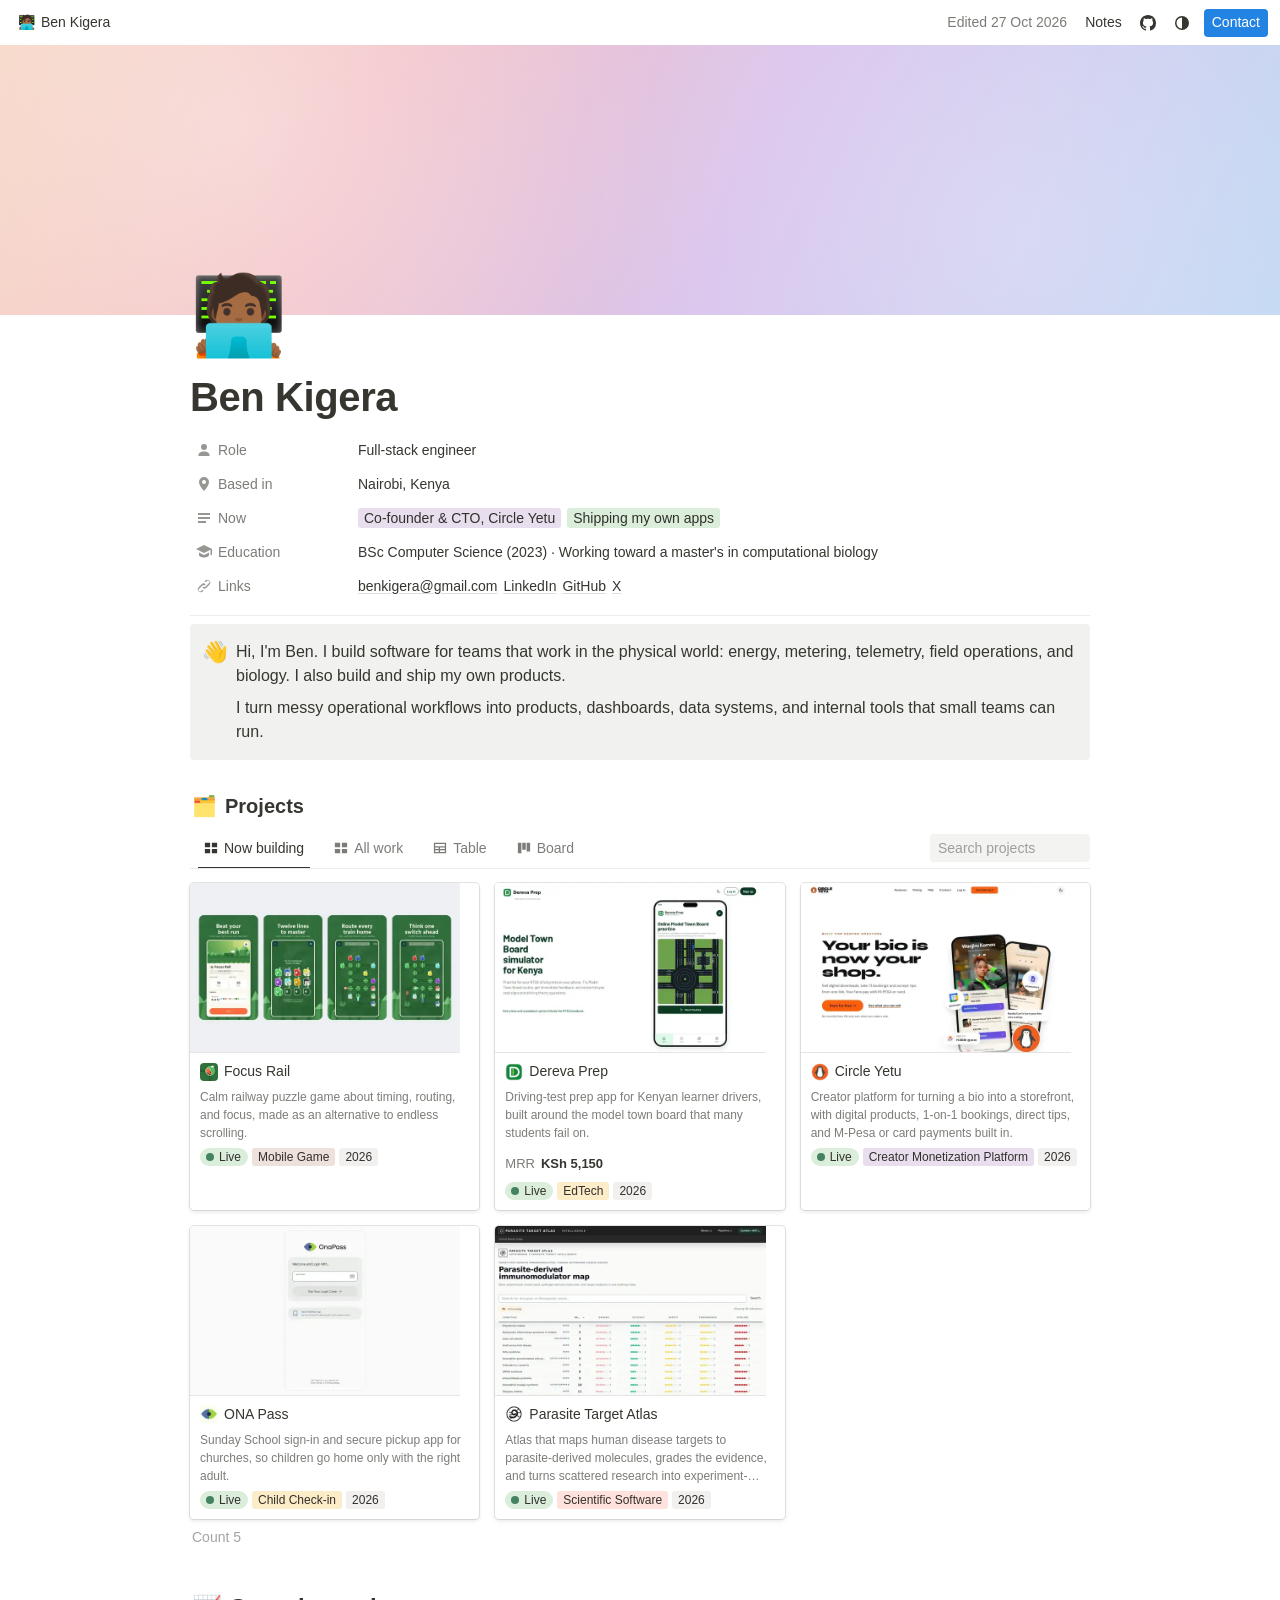
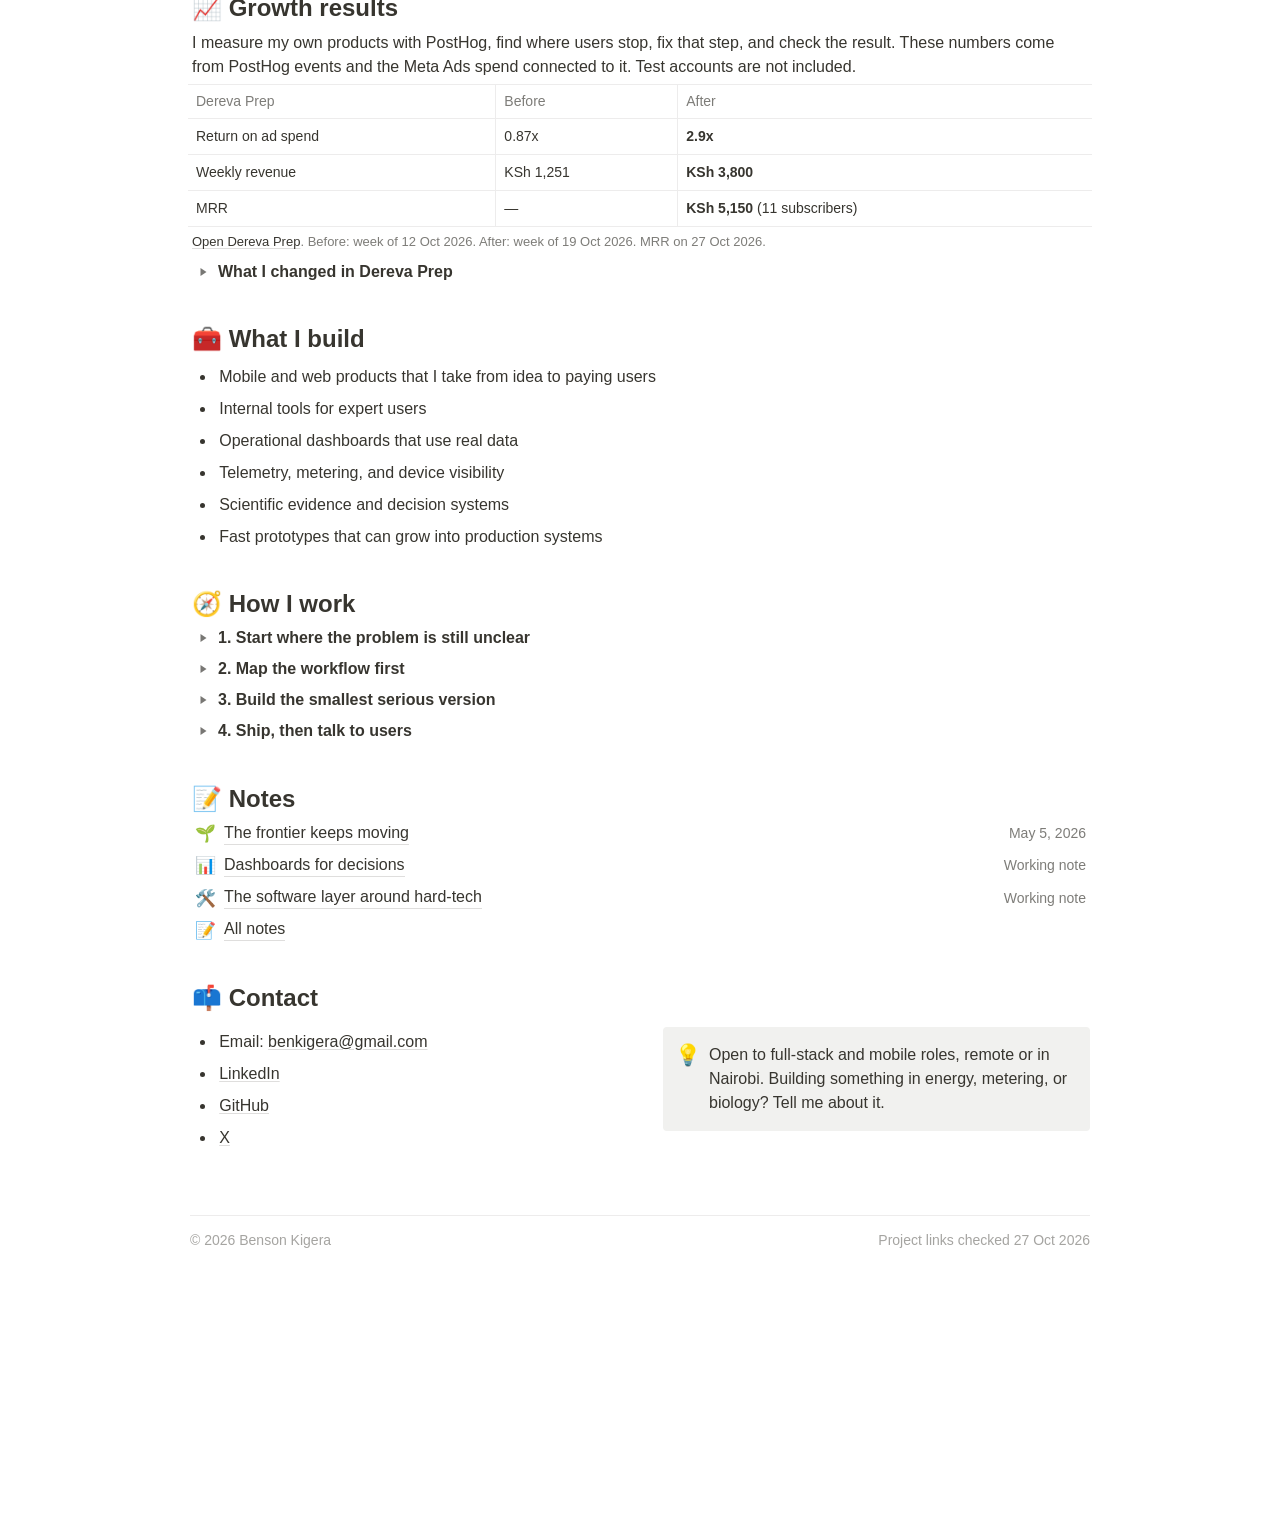
==== commit cb82795b: "Add growth results: Dereva Prep MRR, return on ad spend and weekly revenue from PostHog" ====
--- a/index.html
+++ b/index.html
@@ -98,6 +98,31 @@
                 <div class="db-foot" id="db-foot"></div>
             </div>
 
+            <h2 class="h2">📈 Growth results</h2>
+            <p>I measure my own products with PostHog, find where users stop, fix that step, and check the result. These numbers come from PostHog events and the Meta Ads spend connected to it. Test accounts are not included.</p>
+            <div class="table-wrap">
+                <table class="db-table results-table">
+                    <thead><tr><th><span>Dereva Prep</span></th><th><span>Before</span></th><th><span>After</span></th></tr></thead>
+                    <tbody>
+                        <tr><td>Return on ad spend</td><td>0.87x</td><td><strong>2.9x</strong></td></tr>
+                        <tr><td>Weekly revenue</td><td>KSh 1,251</td><td><strong>KSh 3,800</strong></td></tr>
+                        <tr><td>MRR</td><td>—</td><td><strong>KSh 5,150</strong> (11 subscribers)</td></tr>
+                    </tbody>
+                </table>
+            </div>
+            <p class="muted results-note"><a class="inline-link" href="#dereva-prep">Open Dereva Prep</a>. Before: week of 12 Oct 2026. After: week of 19 Oct 2026. MRR on 27 Oct 2026.</p>
+            <details class="toggle">
+                <summary><strong>What I changed in Dereva Prep</strong></summary>
+                <div class="toggle-body">
+                    <ul class="bullets">
+                        <li>I built a PostHog funnel from the ad click to the paywall, the M-Pesa prompt and the payment, and found the step where most users stopped.</li>
+                        <li>I moved the paywall before sign-up, so users see the price before they make an account.</li>
+                        <li>I replaced the KSh 200 weekly plan with a KSh 500 monthly plan.</li>
+                        <li>I set the Facebook ads to optimise for sales, not leads, and put new ads in new ad sets so working ad sets keep their learning.</li>
+                    </ul>
+                </div>
+            </details>
+
             <h2 class="h2">🧰 What I build</h2>
             <ul class="bullets">
                 <li>Mobile and web products that I take from idea to paying users</li>
--- a/assets/notion.css
+++ b/assets/notion.css
@@ -39,37 +39,6 @@
 
     --font: ui-sans-serif, -apple-system, BlinkMacSystemFont, "Segoe UI Variable Display", "Segoe UI", Helvetica, "Apple Color Emoji", Arial, sans-serif, "Segoe UI Emoji", "Segoe UI Symbol";
     --mono: "SFMono-Regular", Menlo, Consolas, "PT Mono", "Liberation Mono", Courier, monospace;
-}
-
-@media (prefers-color-scheme: dark) {
-    :root:not([data-theme="light"]) {
-        --bg: #191919;
-        --bg-soft: #202020;
-        --text: rgba(255, 255, 255, 0.81);
-        --text-2: rgba(255, 255, 255, 0.46);
-        --text-3: rgba(255, 255, 255, 0.282);
-        --line: rgba(255, 255, 255, 0.094);
-        --line-strong: rgba(255, 255, 255, 0.13);
-        --hover: rgba(255, 255, 255, 0.055);
-        --callout: rgb(37, 37, 37);
-        --card: rgb(32, 32, 32);
-        --card-shadow: rgba(15, 15, 15, 0.2) 0 0 0 1px, rgba(15, 15, 15, 0.2) 0 2px 4px;
-        --peek-shadow: rgba(15, 15, 15, 0.1) 0 0 0 1px, rgba(15, 15, 15, 0.2) 0 5px 10px, rgba(15, 15, 15, 0.4) 0 15px 40px;
-        --link: rgba(255, 255, 255, 0.81);
-        --code-bg: rgba(135, 131, 120, 0.15);
-        --tag-text: rgba(255, 255, 255, 0.81);
-        --tag-default: rgba(55, 55, 55, 0.6);
-        --tag-gray: rgb(55, 55, 55);
-        --tag-brown: rgb(74, 50, 40);
-        --tag-orange: rgb(92, 59, 35);
-        --tag-yellow: rgb(86, 67, 40);
-        --tag-green: rgb(36, 61, 48);
-        --tag-blue: rgb(20, 58, 78);
-        --tag-purple: rgb(60, 45, 73);
-        --tag-pink: rgb(78, 44, 60);
-        --tag-red: rgb(82, 46, 42);
-        --cover: linear-gradient(115deg, #5b3b33 0%, #5a3640 28%, #43375a 58%, #2f4560 100%);
-    }
 }
 
 :root[data-theme="dark"] {
@@ -584,7 +553,7 @@
     overflow: hidden;
 }
 
-.card-cover img { width: 100%; height: 100%; object-fit: cover; }
+.card-cover img { width: 100%; height: 100%; object-fit: cover; object-position: top center; }
 
 .card-cover.empty {
     display: grid;
@@ -603,7 +572,13 @@
     line-height: 1.5;
 }
 
-.card-title .ic { font-size: 15px; }
+.card-title .ic { font-size: 15px; display: inline-flex; align-items: center; }
+
+/* Real site favicons in place of emoji */
+img.fav { display: inline-block; vertical-align: -3px; object-fit: contain; border-radius: 4px; }
+.card-title img.fav, .db-table img.fav { width: 18px; height: 18px; }
+.page-icon img.fav { width: 64px; height: 64px; border-radius: 12px; vertical-align: top; }
+.db-table .name-cell .ic { display: inline-flex; vertical-align: -3px; }
 
 .card-text { font-size: 12px; color: var(--text-2); line-height: 1.5; display: -webkit-box; -webkit-line-clamp: 3; -webkit-box-orient: vertical; overflow: hidden; }
 
@@ -700,7 +675,7 @@
 .peek-top .left, .peek-top .right { display: flex; align-items: center; gap: 2px; }
 
 .peek-cover { height: 220px; background: var(--bg-soft); overflow: hidden; }
-.peek-cover img { width: 100%; height: 100%; object-fit: cover; }
+.peek-cover img { width: 100%; height: 100%; object-fit: cover; object-position: top center; }
 
 .peek-inner { padding: 0 72px 64px; }
 .peek-inner .page-icon { font-size: 64px; width: 64px; height: 64px; margin-top: -34px; }
@@ -748,3 +723,15 @@
     .peek-inner .page-title { font-size: 28px; }
     .page-link .pl-meta { display: none; }
 }
+
+/* Growth metrics */
+.card-metric { display: flex; align-items: baseline; gap: 6px; margin: 6px 0 2px; font-size: 13px; }
+.card-metric .m-label { color: var(--text-2); }
+.card-metric .m-value { font-weight: 600; color: var(--text); }
+.metric-list { display: flex; flex-direction: column; gap: 4px; }
+.metric-row { display: flex; flex-wrap: wrap; align-items: baseline; gap: 6px; }
+.metric-row .m-value { font-weight: 600; }
+.metric-row .m-label, .m-source { color: var(--text-2); font-size: 13px; }
+table.db-table.results-table { width: 100%; min-width: 0; }
+.results-table td { white-space: normal; }
+.results-note { font-size: 13px; margin-top: 4px; }
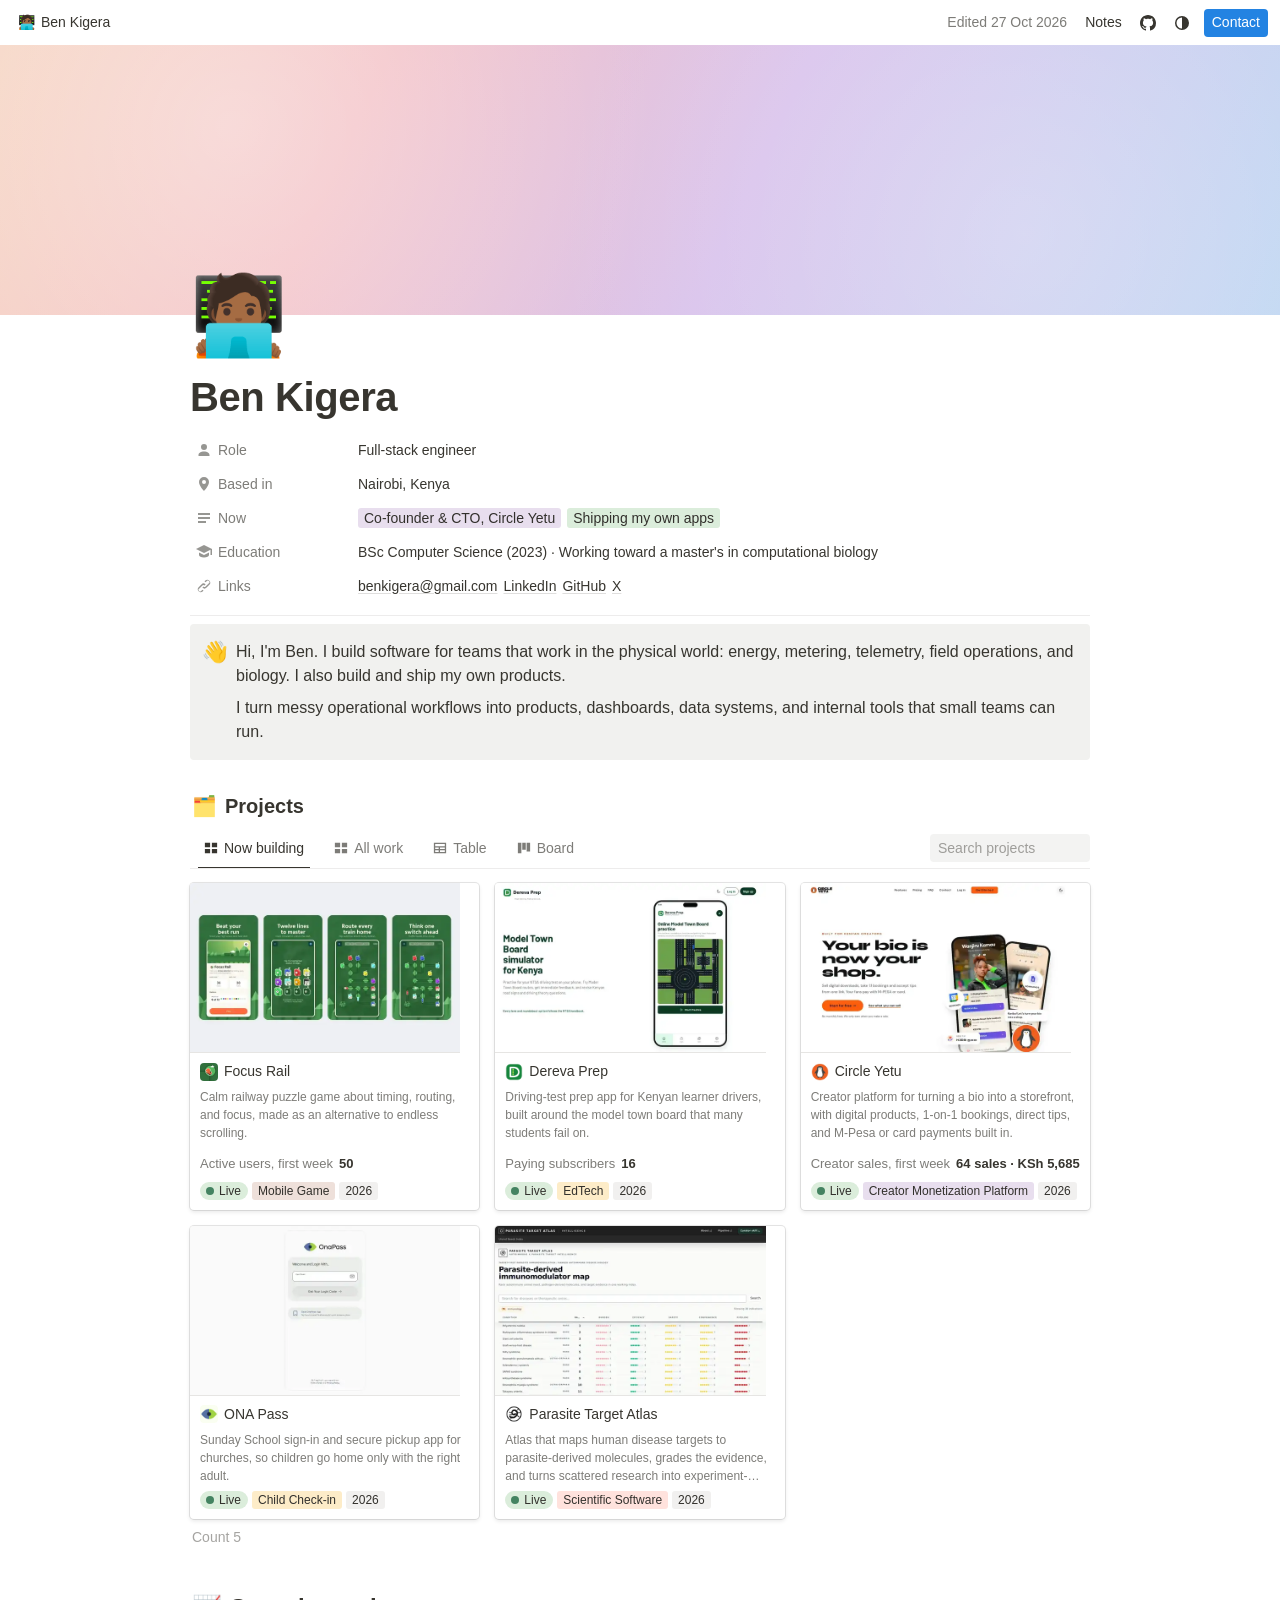
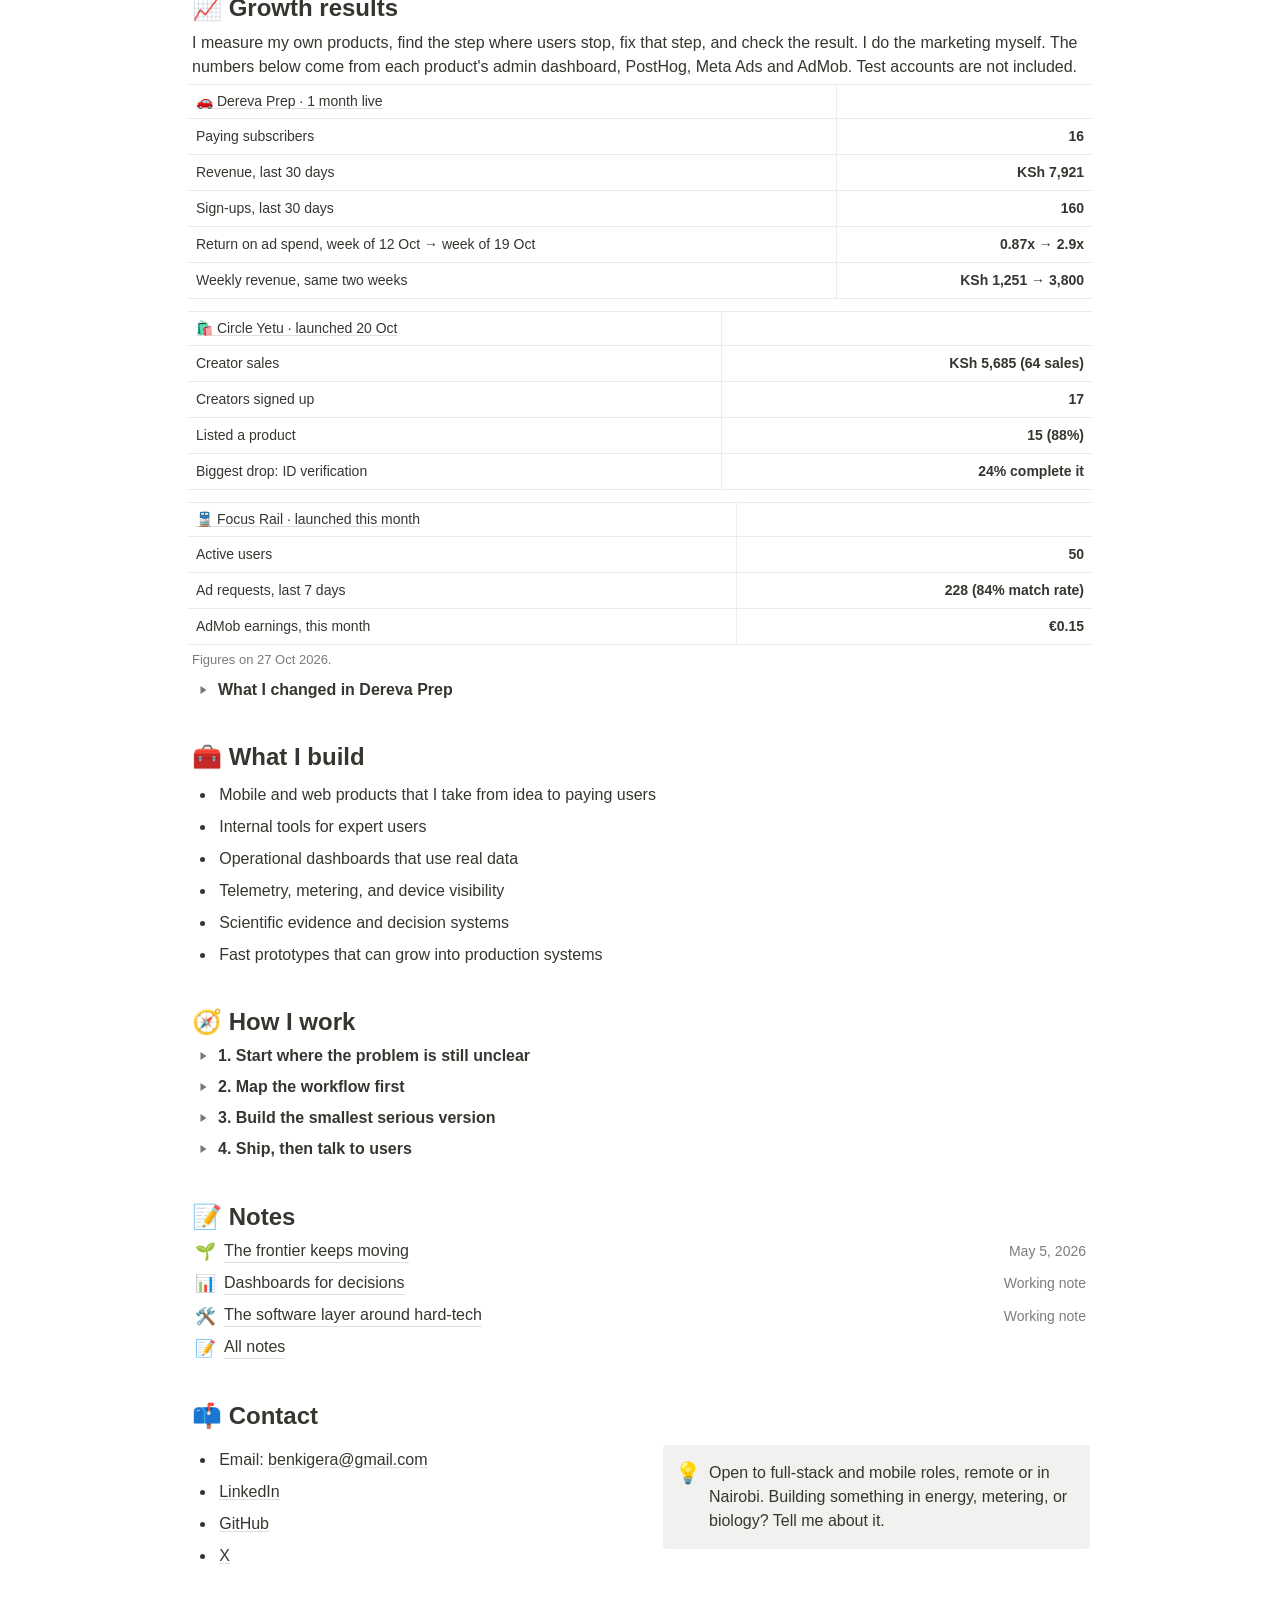
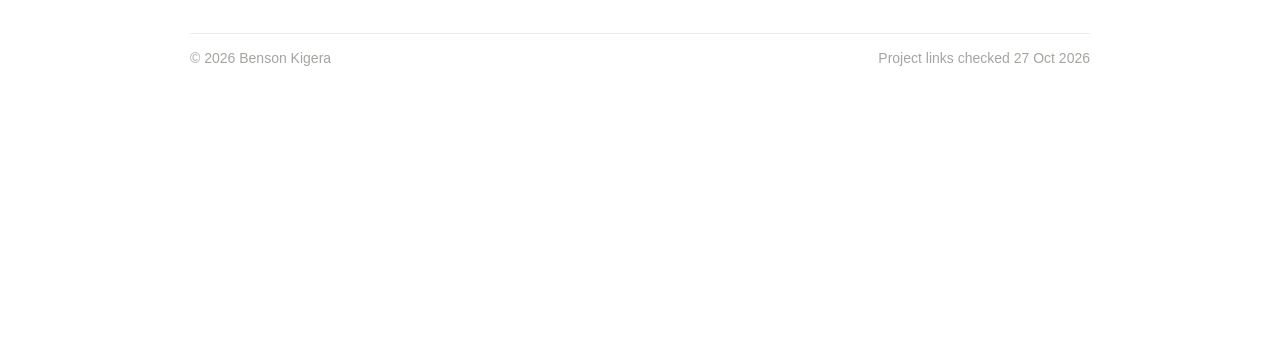
==== commit 122d38c9: "Growth results: add Circle Yetu and Focus Rail, update Dereva Prep to 16 subscribers Co-Authored-By:" ====
--- a/index.html
+++ b/index.html
@@ -99,18 +99,26 @@
             </div>
 
             <h2 class="h2">📈 Growth results</h2>
-            <p>I measure my own products with PostHog, find where users stop, fix that step, and check the result. These numbers come from PostHog events and the Meta Ads spend connected to it. Test accounts are not included.</p>
+            <p>I measure my own products, find the step where users stop, fix that step, and check the result. I do the marketing myself. The numbers below come from each product's admin dashboard, PostHog, Meta Ads and AdMob. Test accounts are not included.</p>
             <div class="table-wrap">
                 <table class="db-table results-table">
-                    <thead><tr><th><span>Dereva Prep</span></th><th><span>Before</span></th><th><span>After</span></th></tr></thead>
-                    <tbody>
-                        <tr><td>Return on ad spend</td><td>0.87x</td><td><strong>2.9x</strong></td></tr>
-                        <tr><td>Weekly revenue</td><td>KSh 1,251</td><td><strong>KSh 3,800</strong></td></tr>
-                        <tr><td>MRR</td><td>—</td><td><strong>KSh 5,150</strong> (11 subscribers)</td></tr>
-                    </tbody>
+                    <thead><tr><th><span><a class="inline-link" href="#dereva-prep">🚗 Dereva Prep · 1 month live</a></span></th><th><span></span></th></tr></thead>
+                    <tbody><tr><td>Paying subscribers</td><td><strong>16</strong></td></tr><tr><td>Revenue, last 30 days</td><td><strong>KSh 7,921</strong></td></tr><tr><td>Sign-ups, last 30 days</td><td><strong>160</strong></td></tr><tr><td>Return on ad spend, week of 12 Oct → week of 19 Oct</td><td><strong>0.87x → 2.9x</strong></td></tr><tr><td>Weekly revenue, same two weeks</td><td><strong>KSh 1,251 → 3,800</strong></td></tr></tbody>
                 </table>
             </div>
-            <p class="muted results-note"><a class="inline-link" href="#dereva-prep">Open Dereva Prep</a>. Before: week of 12 Oct 2026. After: week of 19 Oct 2026. MRR on 27 Oct 2026.</p>
+            <div class="table-wrap">
+                <table class="db-table results-table">
+                    <thead><tr><th><span><a class="inline-link" href="#circle-yetu">🛍️ Circle Yetu · launched 20 Oct</a></span></th><th><span></span></th></tr></thead>
+                    <tbody><tr><td>Creator sales</td><td><strong>KSh 5,685 (64 sales)</strong></td></tr><tr><td>Creators signed up</td><td><strong>17</strong></td></tr><tr><td>Listed a product</td><td><strong>15 (88%)</strong></td></tr><tr><td>Biggest drop: ID verification</td><td><strong>24% complete it</strong></td></tr></tbody>
+                </table>
+            </div>
+            <div class="table-wrap">
+                <table class="db-table results-table">
+                    <thead><tr><th><span><a class="inline-link" href="#focus-rail">🚆 Focus Rail · launched this month</a></span></th><th><span></span></th></tr></thead>
+                    <tbody><tr><td>Active users</td><td><strong>50</strong></td></tr><tr><td>Ad requests, last 7 days</td><td><strong>228 (84% match rate)</strong></td></tr><tr><td>AdMob earnings, this month</td><td><strong>€0.15</strong></td></tr></tbody>
+                </table>
+            </div>
+            <p class="muted results-note">Figures on 27 Oct 2026.</p>
             <details class="toggle">
                 <summary><strong>What I changed in Dereva Prep</strong></summary>
                 <div class="toggle-body">
--- a/assets/notion.css
+++ b/assets/notion.css
@@ -735,3 +735,5 @@
 table.db-table.results-table { width: 100%; min-width: 0; }
 .results-table td { white-space: normal; }
 .results-note { font-size: 13px; margin-top: 4px; }
+.results-table + .results-table, .table-wrap + .table-wrap { margin-top: 12px; }
+.results-table td:last-child { text-align: right; }
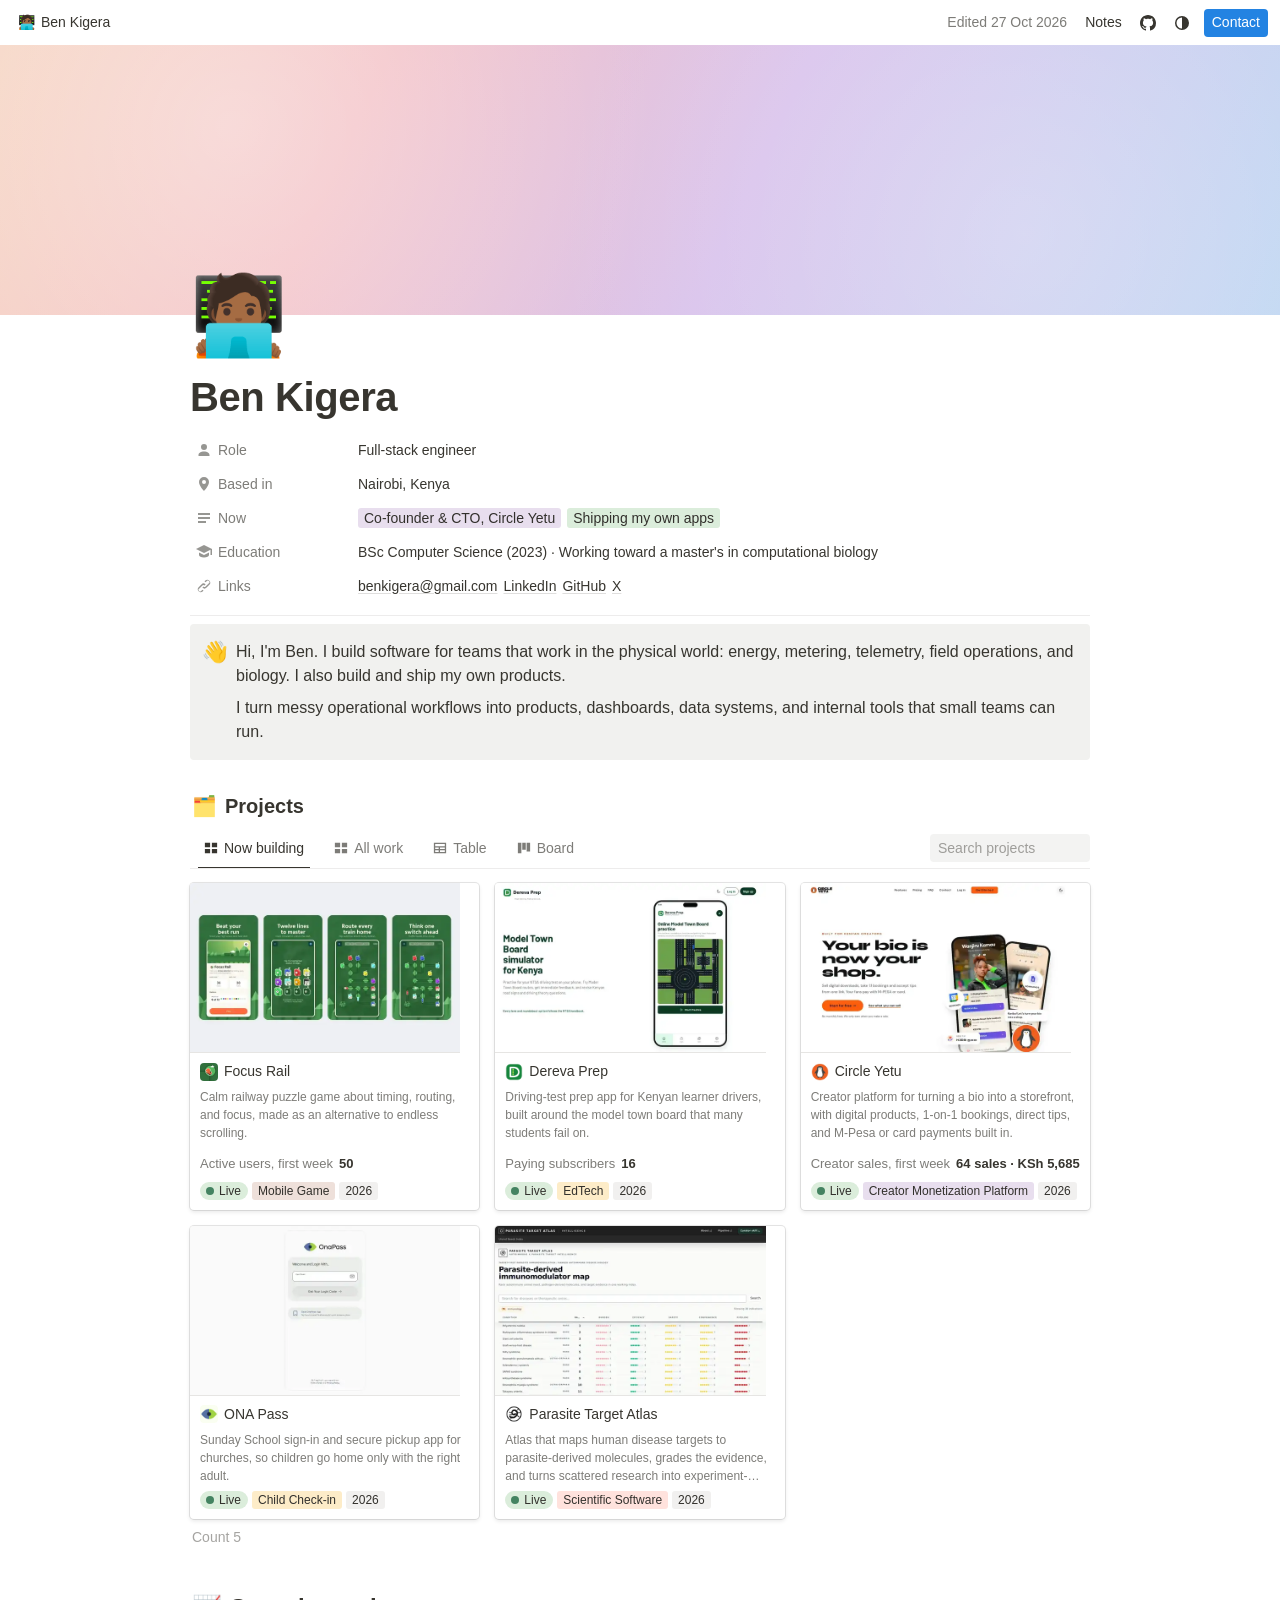
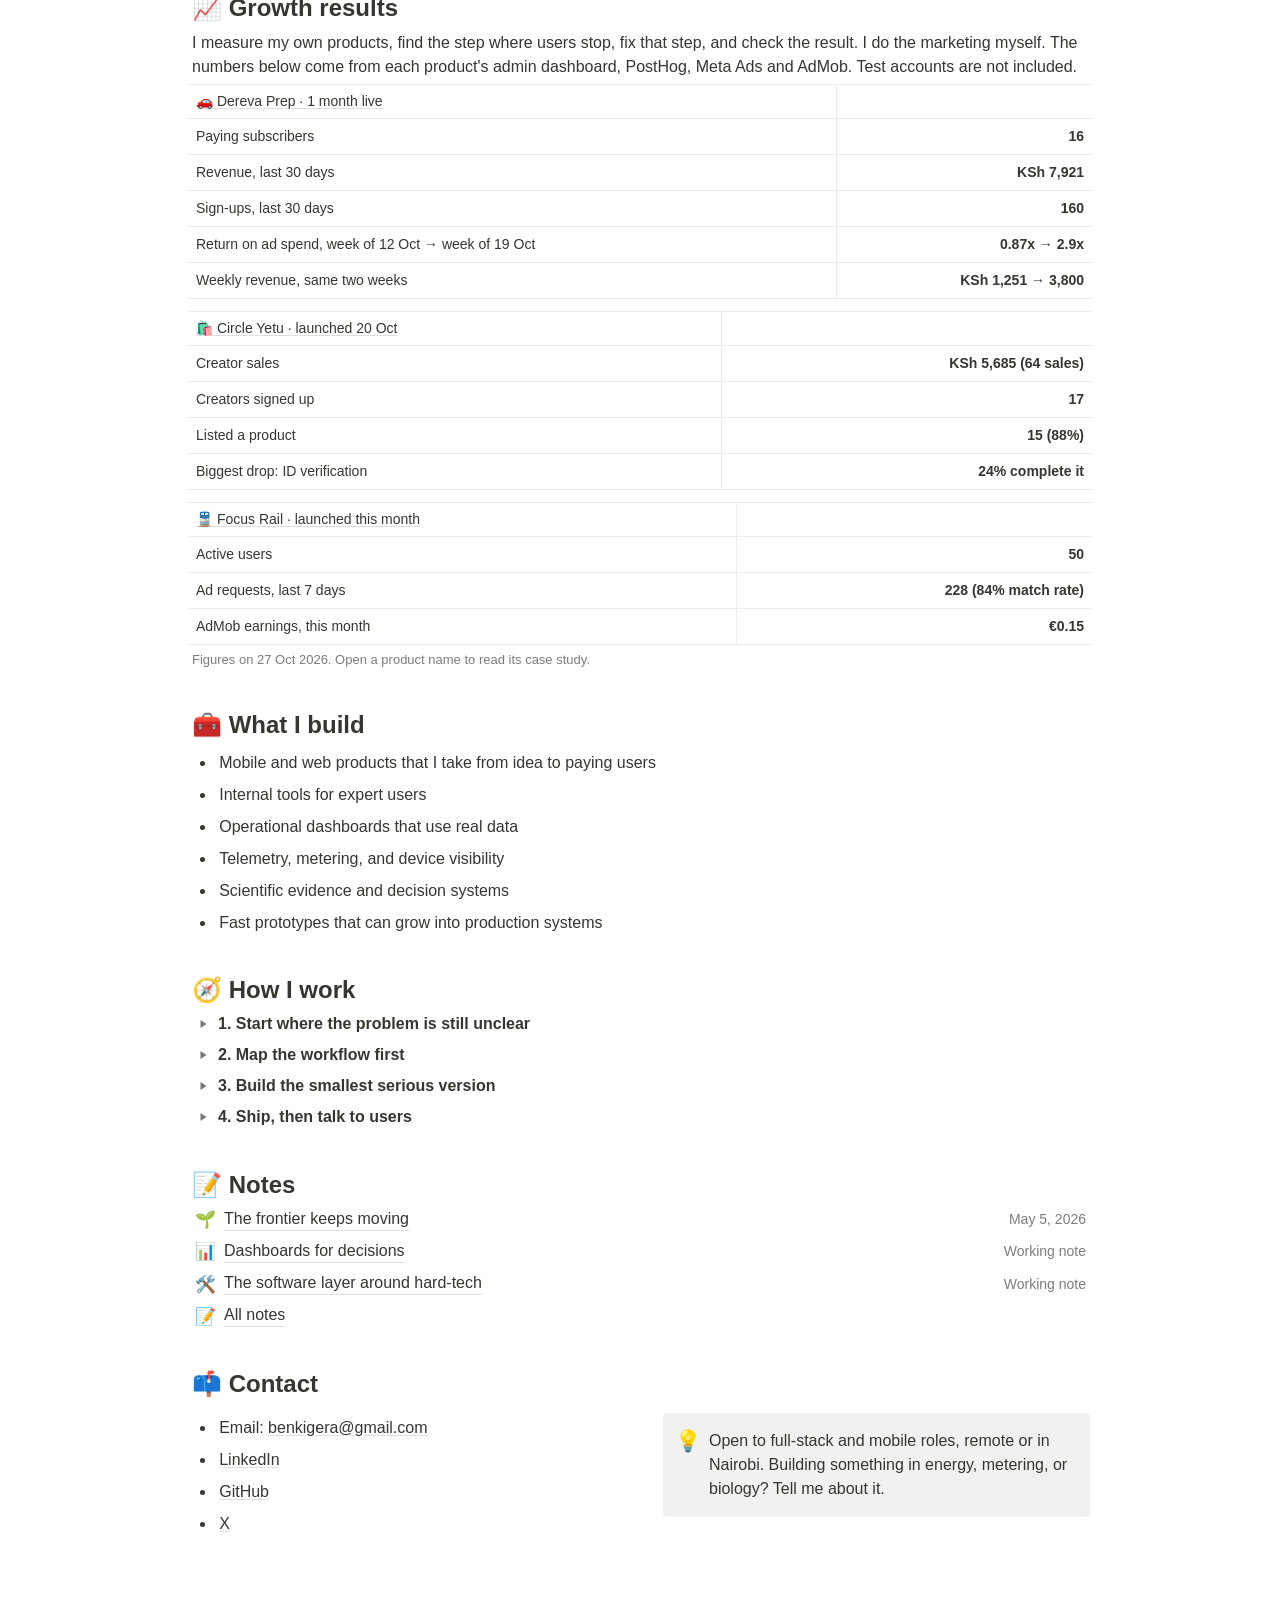
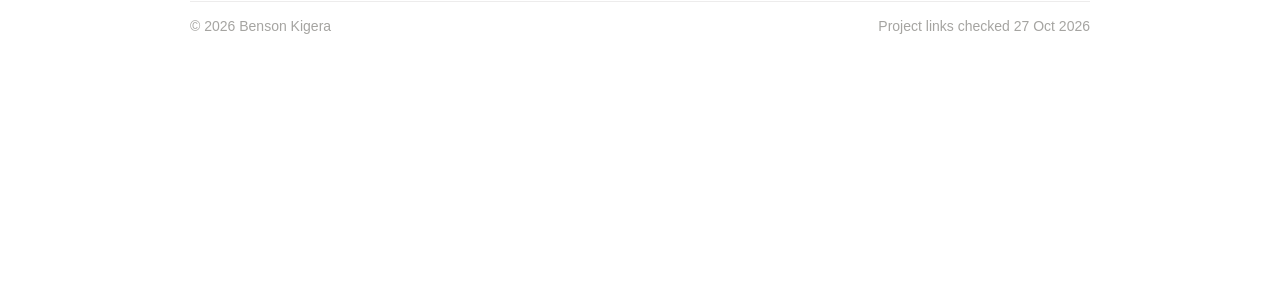
==== commit d8f14d60: "Rewrite product pages as case studies and tag each project with its build stack Co-Authored-By: Clau" ====
--- a/index.html
+++ b/index.html
@@ -118,19 +118,7 @@
                     <tbody><tr><td>Active users</td><td><strong>50</strong></td></tr><tr><td>Ad requests, last 7 days</td><td><strong>228 (84% match rate)</strong></td></tr><tr><td>AdMob earnings, this month</td><td><strong>€0.15</strong></td></tr></tbody>
                 </table>
             </div>
-            <p class="muted results-note">Figures on 27 Oct 2026.</p>
-            <details class="toggle">
-                <summary><strong>What I changed in Dereva Prep</strong></summary>
-                <div class="toggle-body">
-                    <ul class="bullets">
-                        <li>I built a PostHog funnel from the ad click to the paywall, the M-Pesa prompt and the payment, and found the step where most users stopped.</li>
-                        <li>I moved the paywall before sign-up, so users see the price before they make an account.</li>
-                        <li>I replaced the KSh 200 weekly plan with a KSh 500 monthly plan.</li>
-                        <li>I set the Facebook ads to optimise for sales, not leads, and put new ads in new ad sets so working ad sets keep their learning.</li>
-                    </ul>
-                </div>
-            </details>
-
+            <p class="muted results-note">Figures on 27 Oct 2026. Open a product name to read its case study.</p>
             <h2 class="h2">🧰 What I build</h2>
             <ul class="bullets">
                 <li>Mobile and web products that I take from idea to paying users</li>
--- a/assets/notion.css
+++ b/assets/notion.css
@@ -737,3 +737,4 @@
 .results-note { font-size: 13px; margin-top: 4px; }
 .results-table + .results-table, .table-wrap + .table-wrap { margin-top: 12px; }
 .results-table td:last-child { text-align: right; }
+.cs-h { font-size: 1.15em; font-weight: 600; margin: 1.2em 0 2px; }
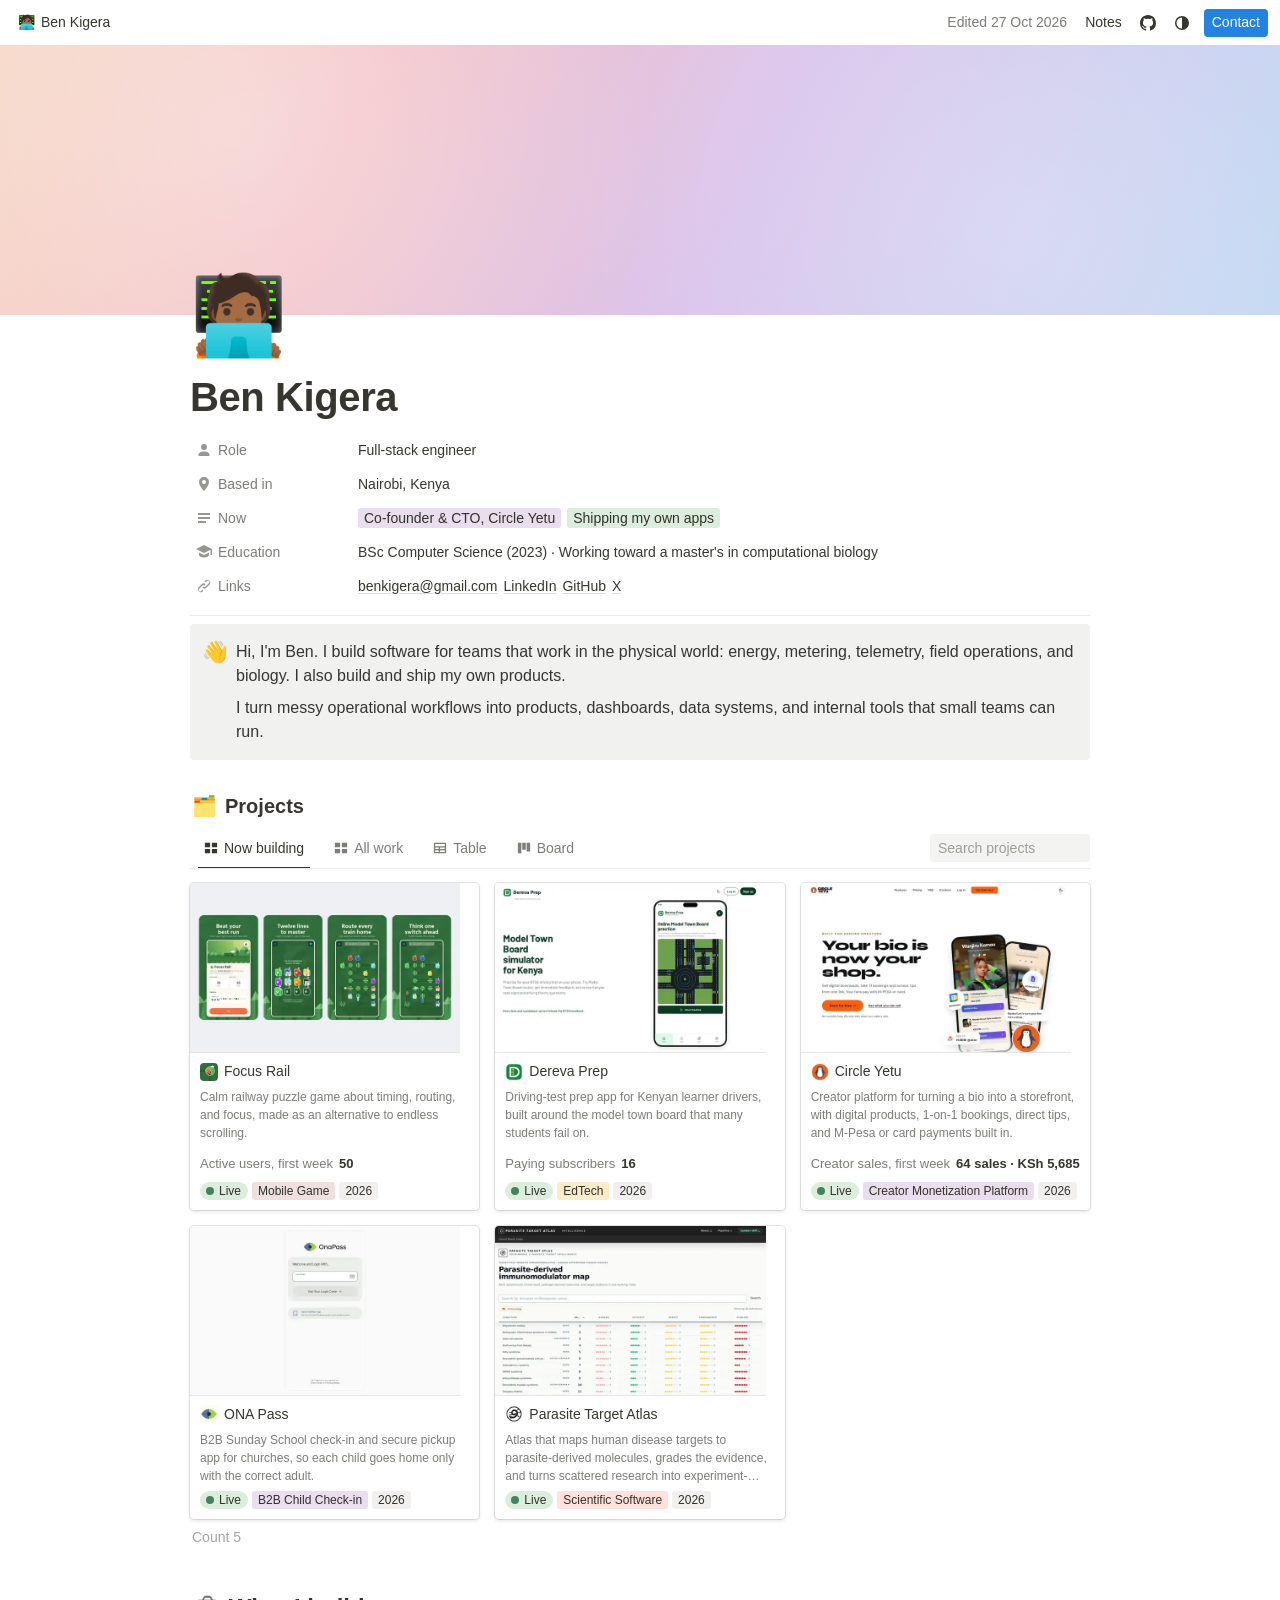
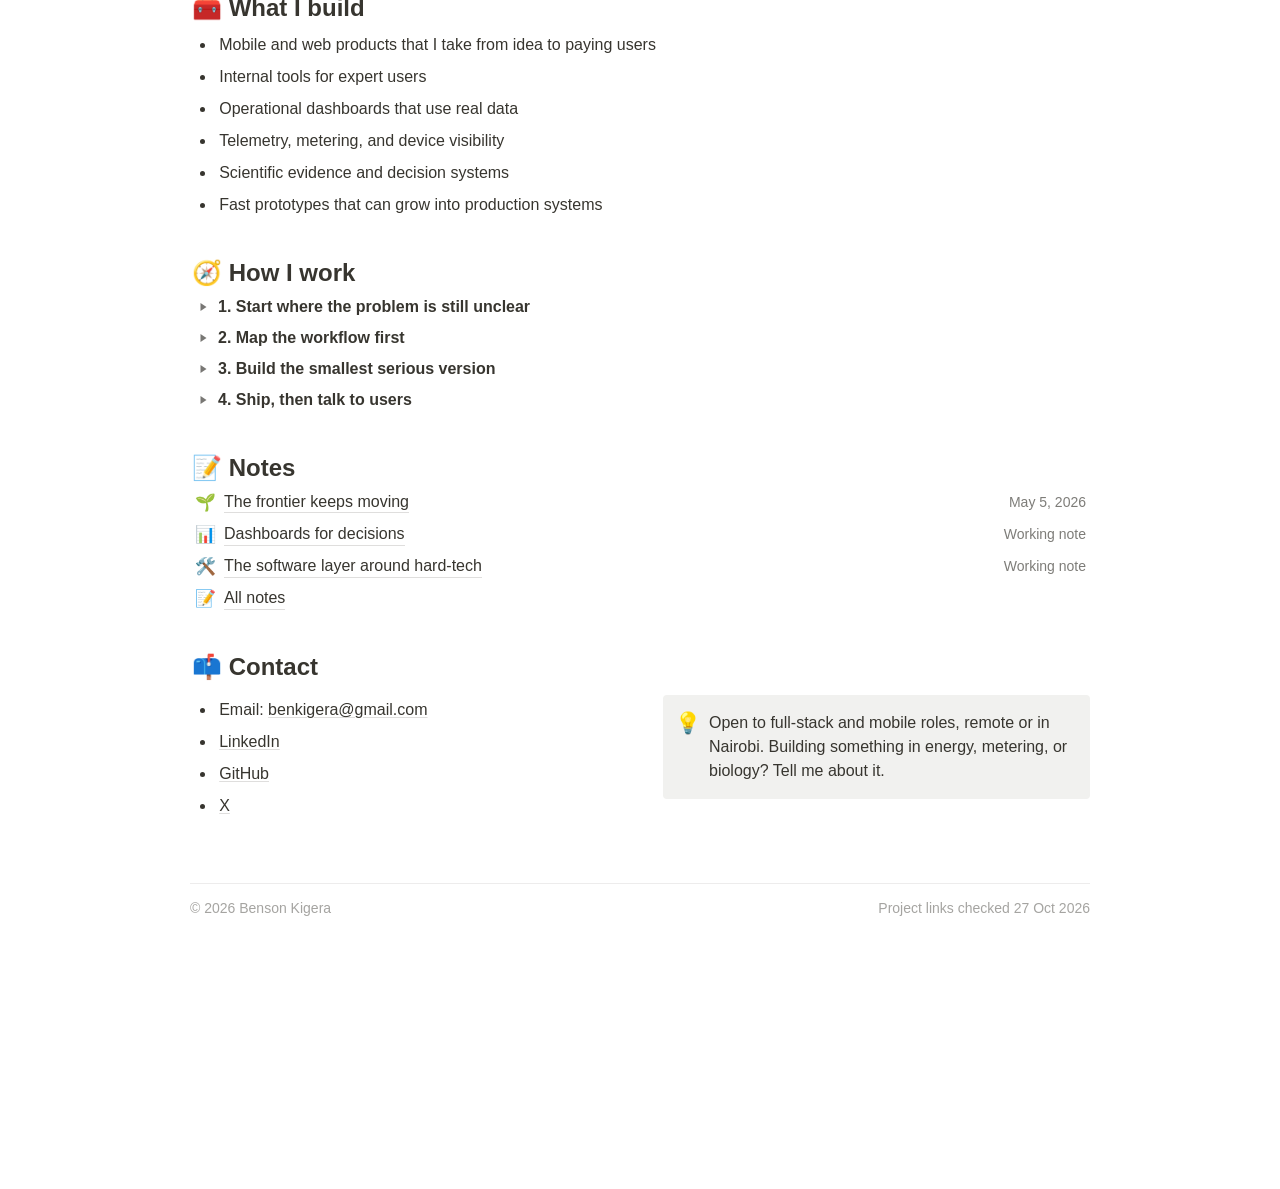
==== commit 6ac79cc6: "Move growth results from the home page into each project page Co-Authored-By: Claude Opus 5.5 <norep" ====
--- a/index.html
+++ b/index.html
@@ -98,27 +98,6 @@
                 <div class="db-foot" id="db-foot"></div>
             </div>
 
-            <h2 class="h2">📈 Growth results</h2>
-            <p>I measure my own products, find the step where users stop, fix that step, and check the result. I do the marketing myself. The numbers below come from each product's admin dashboard, PostHog, Meta Ads and AdMob. Test accounts are not included.</p>
-            <div class="table-wrap">
-                <table class="db-table results-table">
-                    <thead><tr><th><span><a class="inline-link" href="#dereva-prep">🚗 Dereva Prep · 1 month live</a></span></th><th><span></span></th></tr></thead>
-                    <tbody><tr><td>Paying subscribers</td><td><strong>16</strong></td></tr><tr><td>Revenue, last 30 days</td><td><strong>KSh 7,921</strong></td></tr><tr><td>Sign-ups, last 30 days</td><td><strong>160</strong></td></tr><tr><td>Return on ad spend, week of 12 Oct → week of 19 Oct</td><td><strong>0.87x → 2.9x</strong></td></tr><tr><td>Weekly revenue, same two weeks</td><td><strong>KSh 1,251 → 3,800</strong></td></tr></tbody>
-                </table>
-            </div>
-            <div class="table-wrap">
-                <table class="db-table results-table">
-                    <thead><tr><th><span><a class="inline-link" href="#circle-yetu">🛍️ Circle Yetu · launched 20 Oct</a></span></th><th><span></span></th></tr></thead>
-                    <tbody><tr><td>Creator sales</td><td><strong>KSh 5,685 (64 sales)</strong></td></tr><tr><td>Creators signed up</td><td><strong>17</strong></td></tr><tr><td>Listed a product</td><td><strong>15 (88%)</strong></td></tr><tr><td>Biggest drop: ID verification</td><td><strong>24% complete it</strong></td></tr></tbody>
-                </table>
-            </div>
-            <div class="table-wrap">
-                <table class="db-table results-table">
-                    <thead><tr><th><span><a class="inline-link" href="#focus-rail">🚆 Focus Rail · launched this month</a></span></th><th><span></span></th></tr></thead>
-                    <tbody><tr><td>Active users</td><td><strong>50</strong></td></tr><tr><td>Ad requests, last 7 days</td><td><strong>228 (84% match rate)</strong></td></tr><tr><td>AdMob earnings, this month</td><td><strong>€0.15</strong></td></tr></tbody>
-                </table>
-            </div>
-            <p class="muted results-note">Figures on 27 Oct 2026. Open a product name to read its case study.</p>
             <h2 class="h2">🧰 What I build</h2>
             <ul class="bullets">
                 <li>Mobile and web products that I take from idea to paying users</li>
--- a/assets/notion.css
+++ b/assets/notion.css
@@ -738,3 +738,5 @@
 .results-table + .results-table, .table-wrap + .table-wrap { margin-top: 12px; }
 .results-table td:last-child { text-align: right; }
 .cs-h { font-size: 1.15em; font-weight: 600; margin: 1.2em 0 2px; }
+.m-note { color: var(--text-2); font-size: 13px; }
+.m-source { color: var(--text-2); font-size: 13px; margin-top: 4px; }
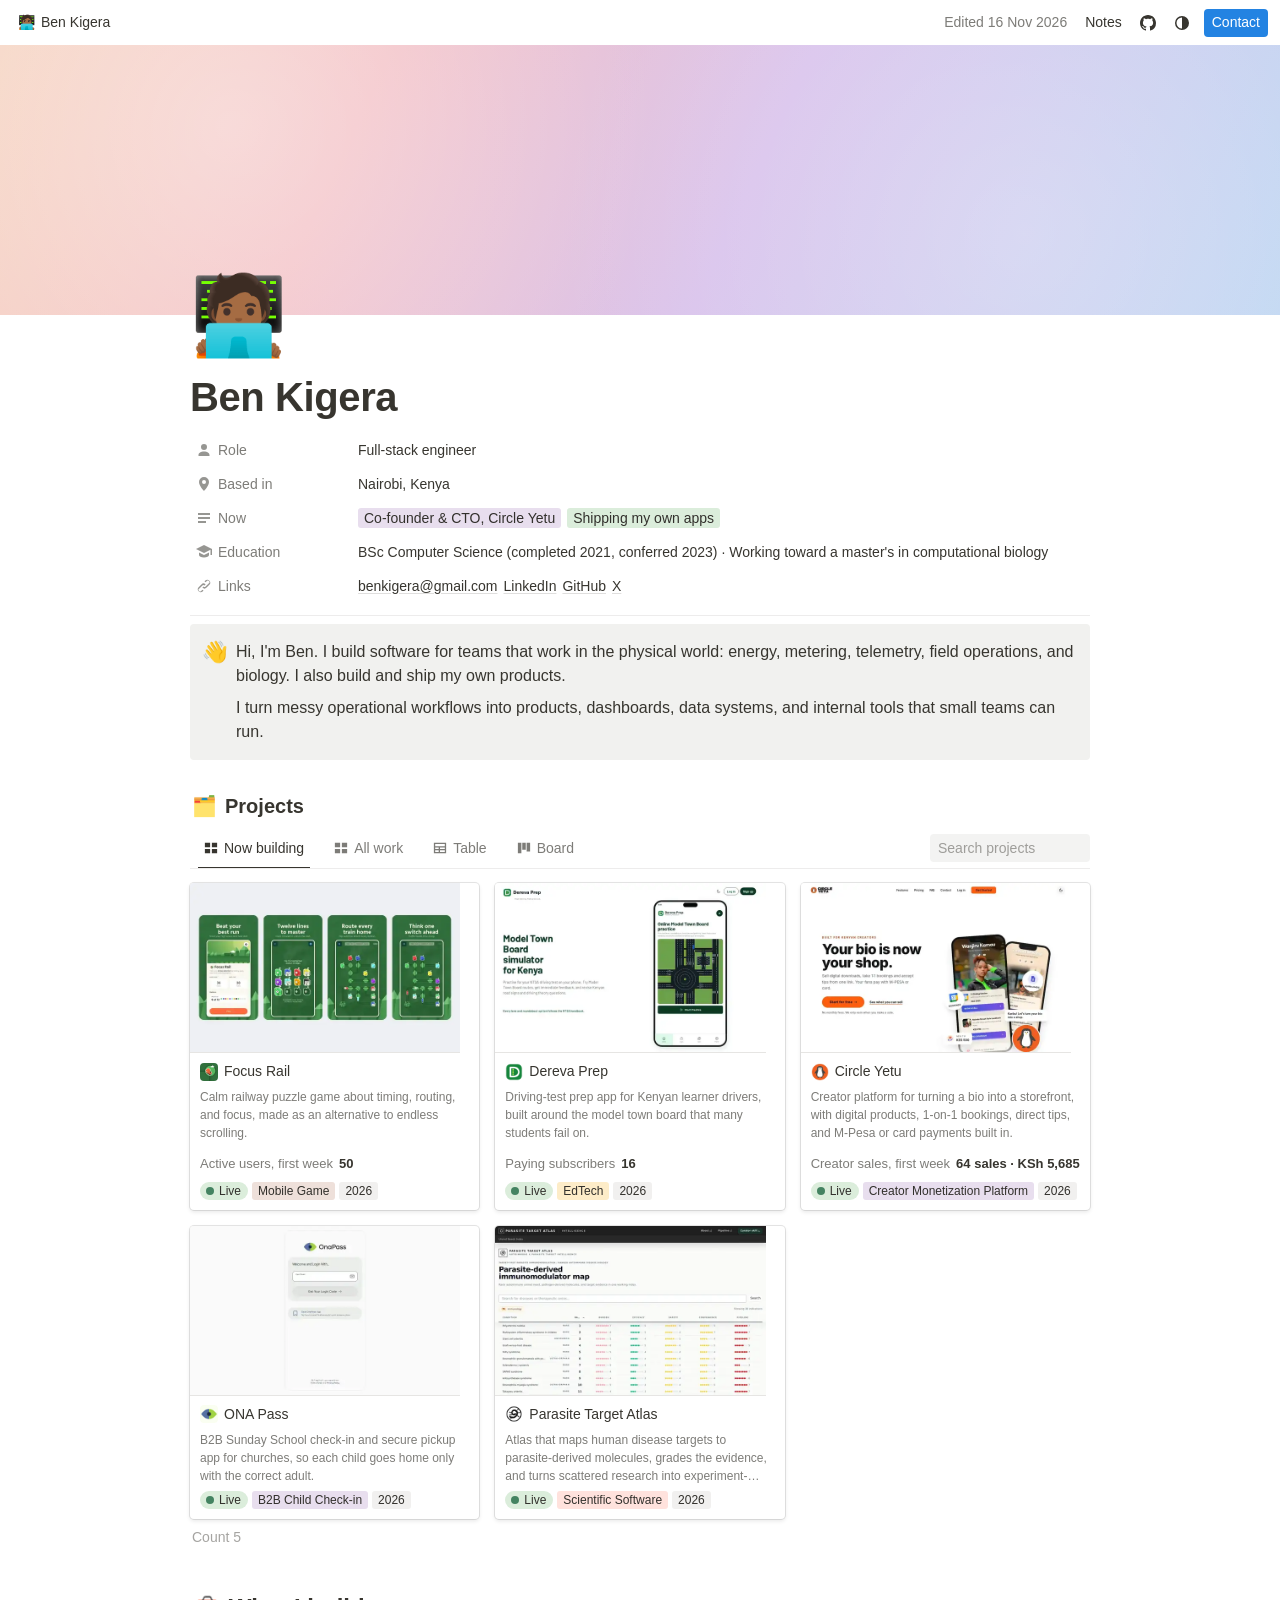
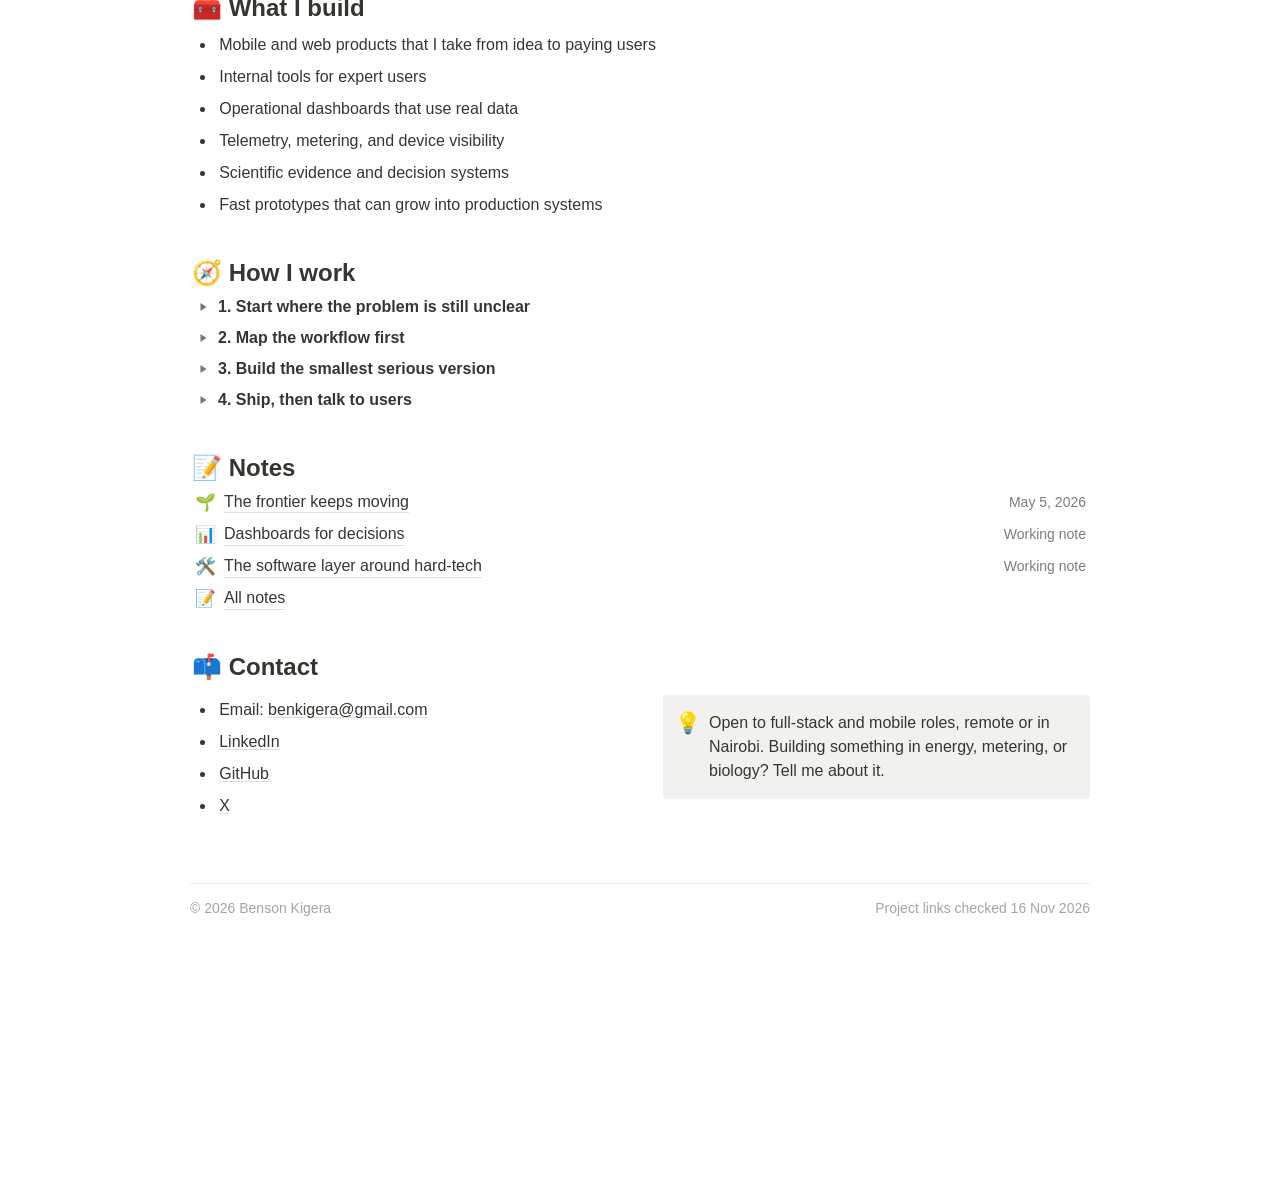
==== commit 63015377: "Education: completed 2021, degree conferred 2023 Co-Authored-By: Claude Opus 5.5 <noreply@anthropic." ====
--- a/index.html
+++ b/index.html
@@ -59,7 +59,7 @@
             </div>
             <div class="prop">
                 <div class="prop-name"><svg viewBox="0 0 16 16"><path d="M8 1L0 5l8 4 6.5-3.25V11H16V5L8 1zM3 8.5V11c0 1.4 2.2 2.5 5 2.5s5-1.1 5-2.5V8.5L8 11 3 8.5z"/></svg>Education</div>
-                <div class="prop-value">BSc Computer Science (2023) · Working toward a master's in computational biology</div>
+                <div class="prop-value">BSc Computer Science (completed 2021, conferred 2023) · Working toward a master's in computational biology</div>
             </div>
             <div class="prop">
                 <div class="prop-name"><svg viewBox="0 0 16 16"><path d="M6.4 9.6a3 3 0 004.2 0l3-3a3 3 0 00-4.2-4.2l-.9.9 1 1 .9-.9a1.6 1.6 0 112.2 2.2l-3 3a1.6 1.6 0 01-2.2 0l-1 1zm3.2-3.2a3 3 0 00-4.2 0l-3 3a3 3 0 004.2 4.2l.9-.9-1-1-.9.9a1.6 1.6 0 11-2.2-2.2l3-3a1.6 1.6 0 012.2 0l1-1z"/></svg>Links</div>
